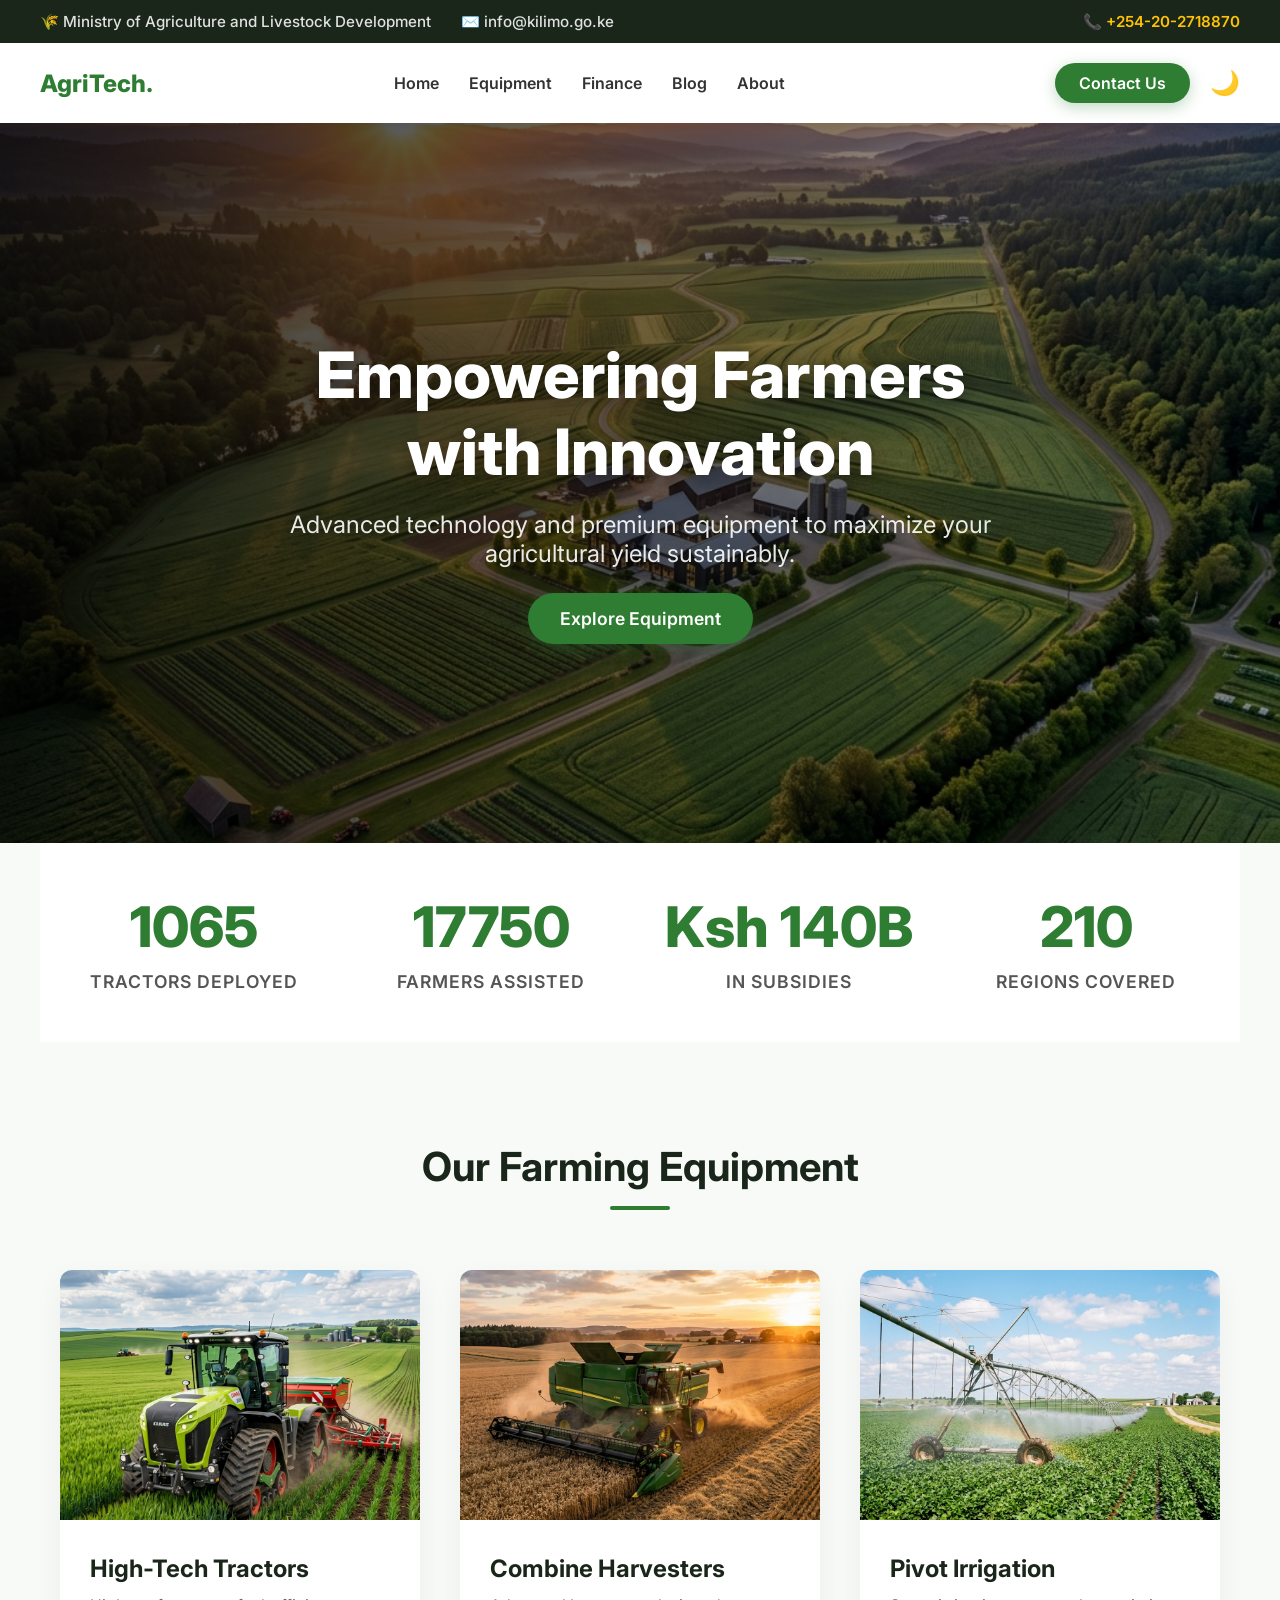
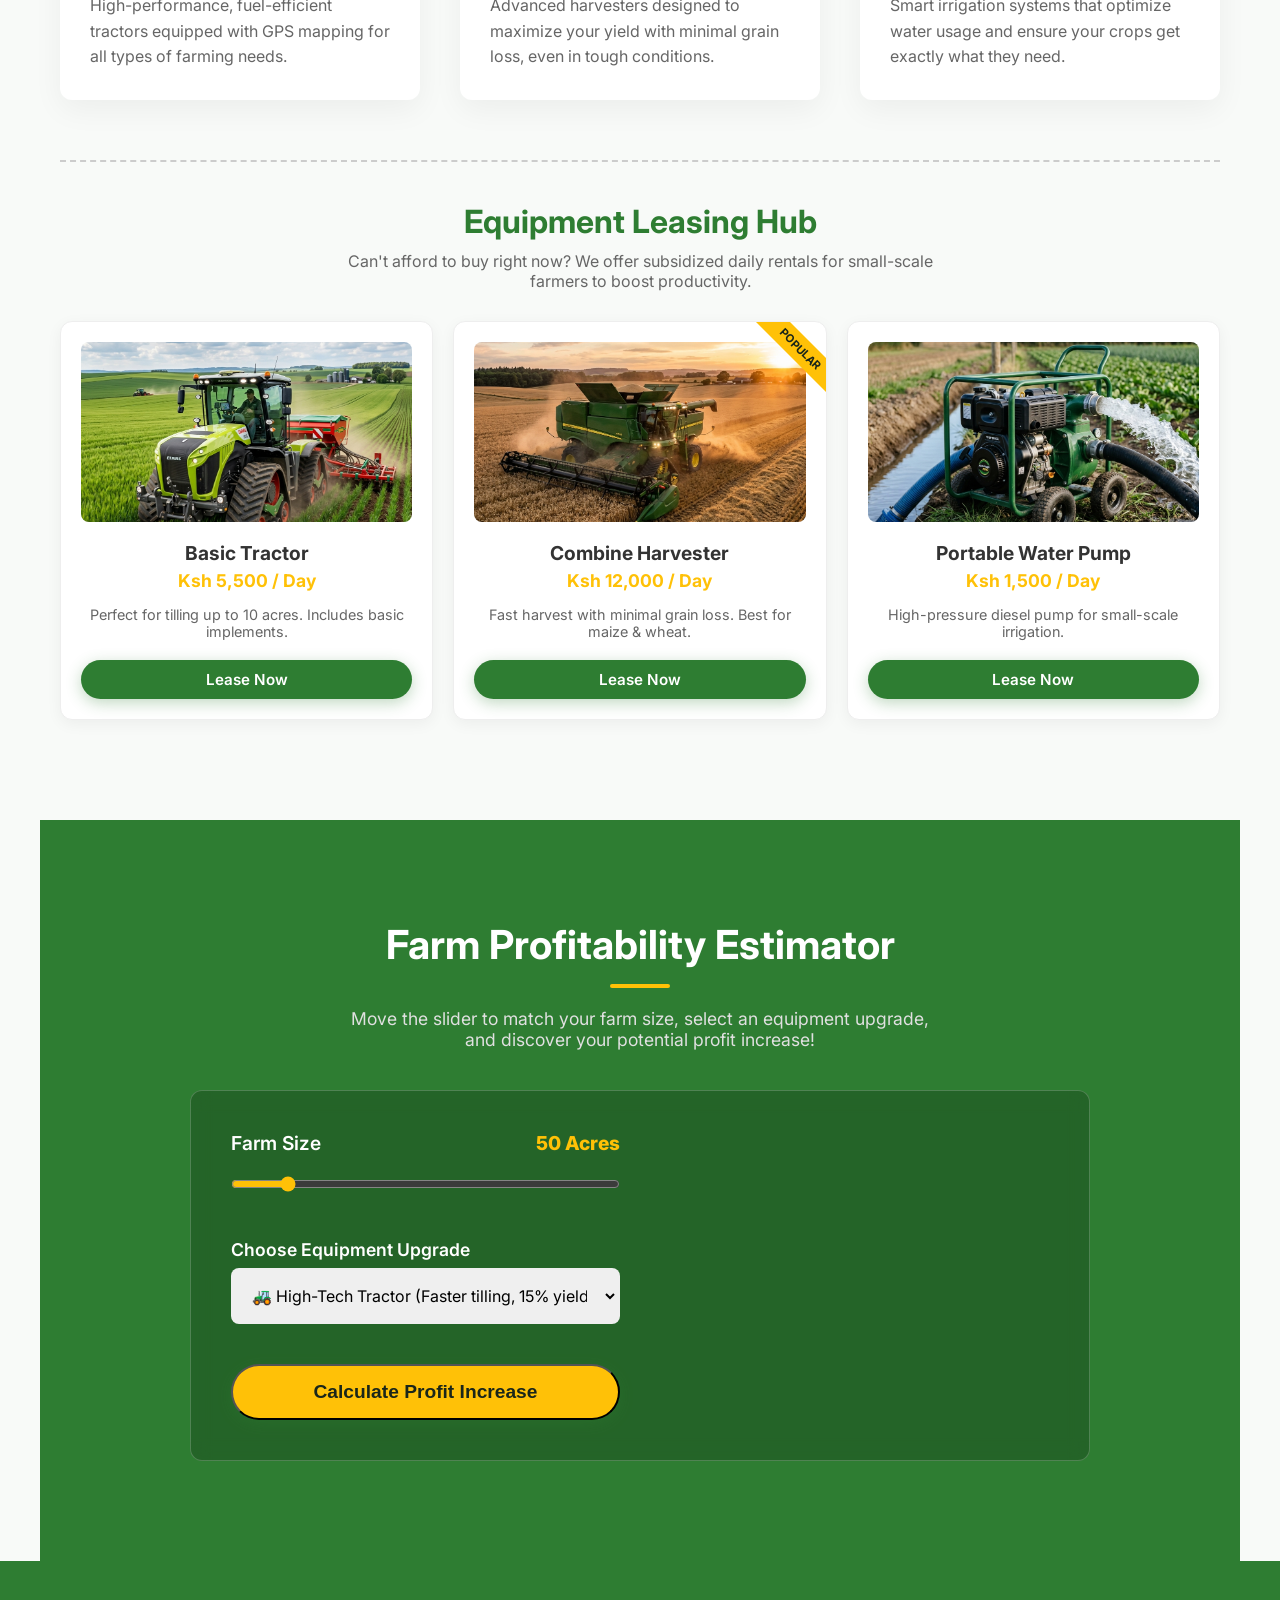
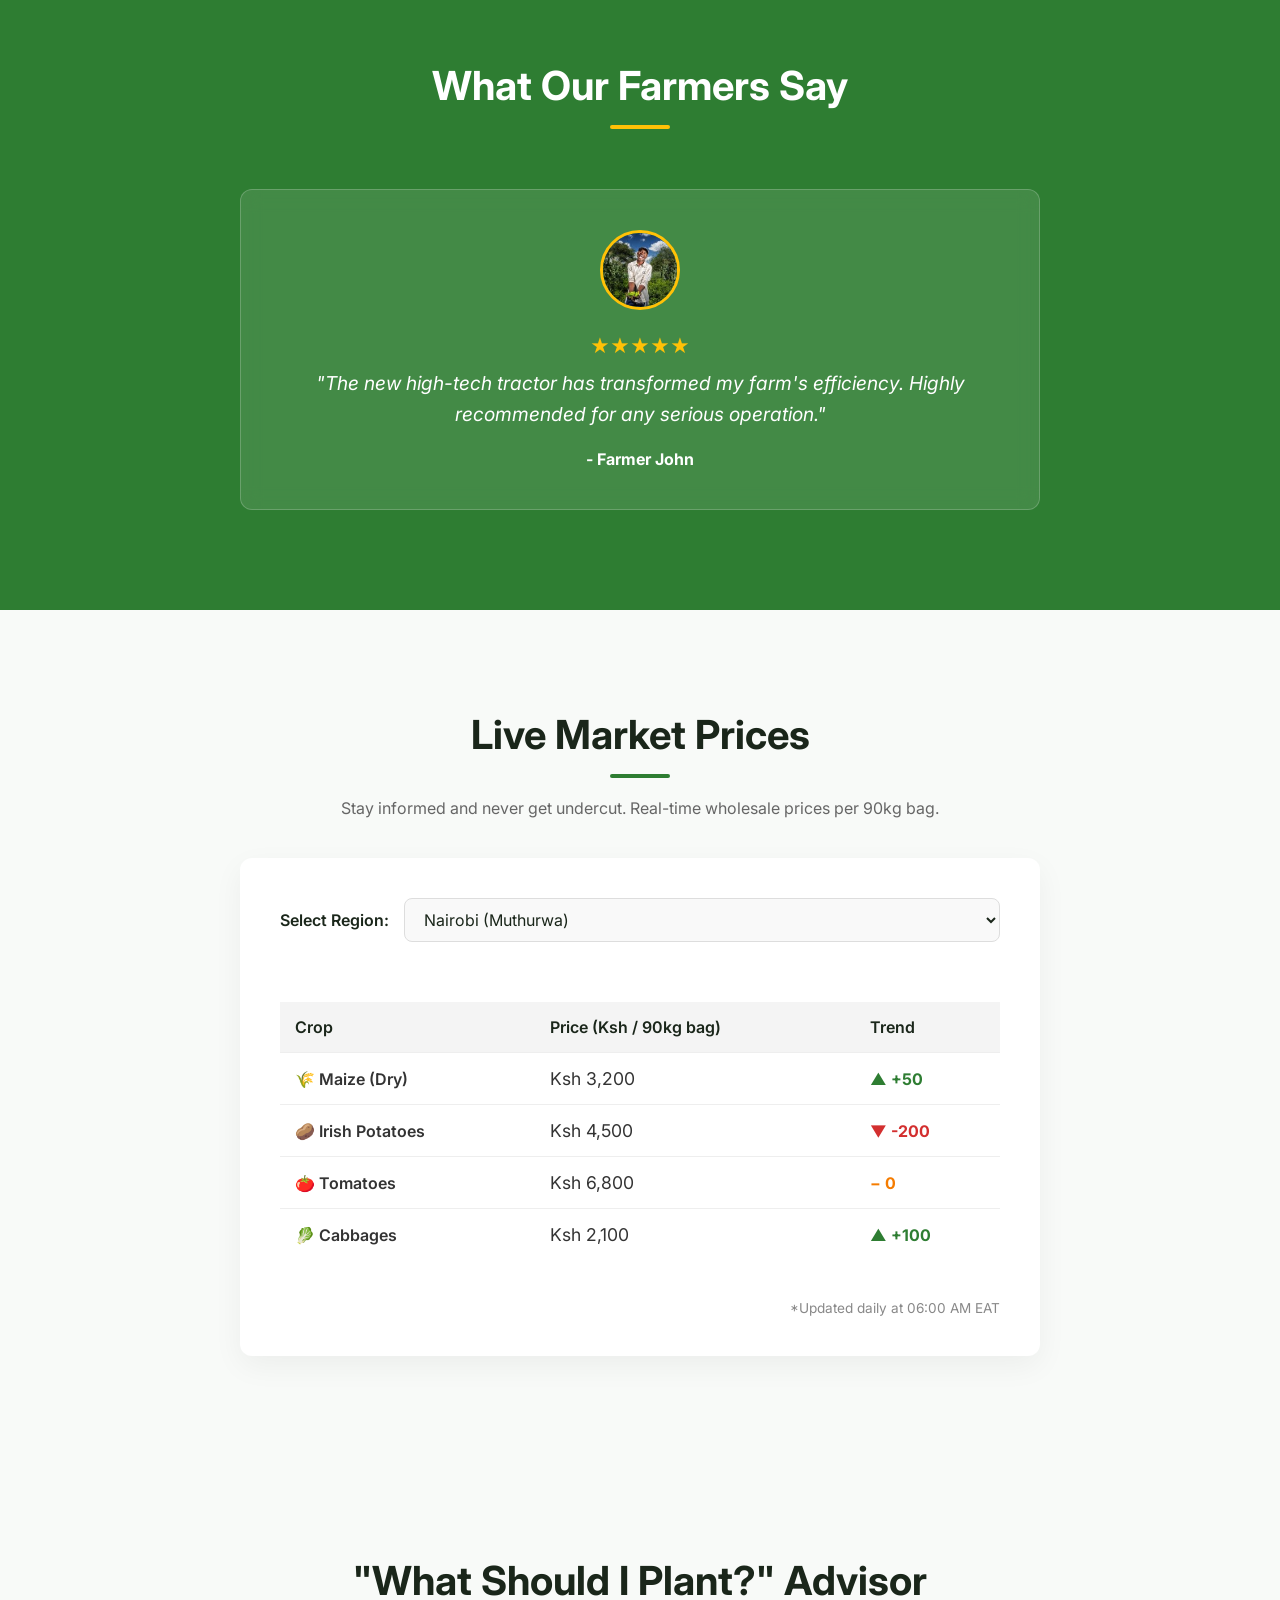
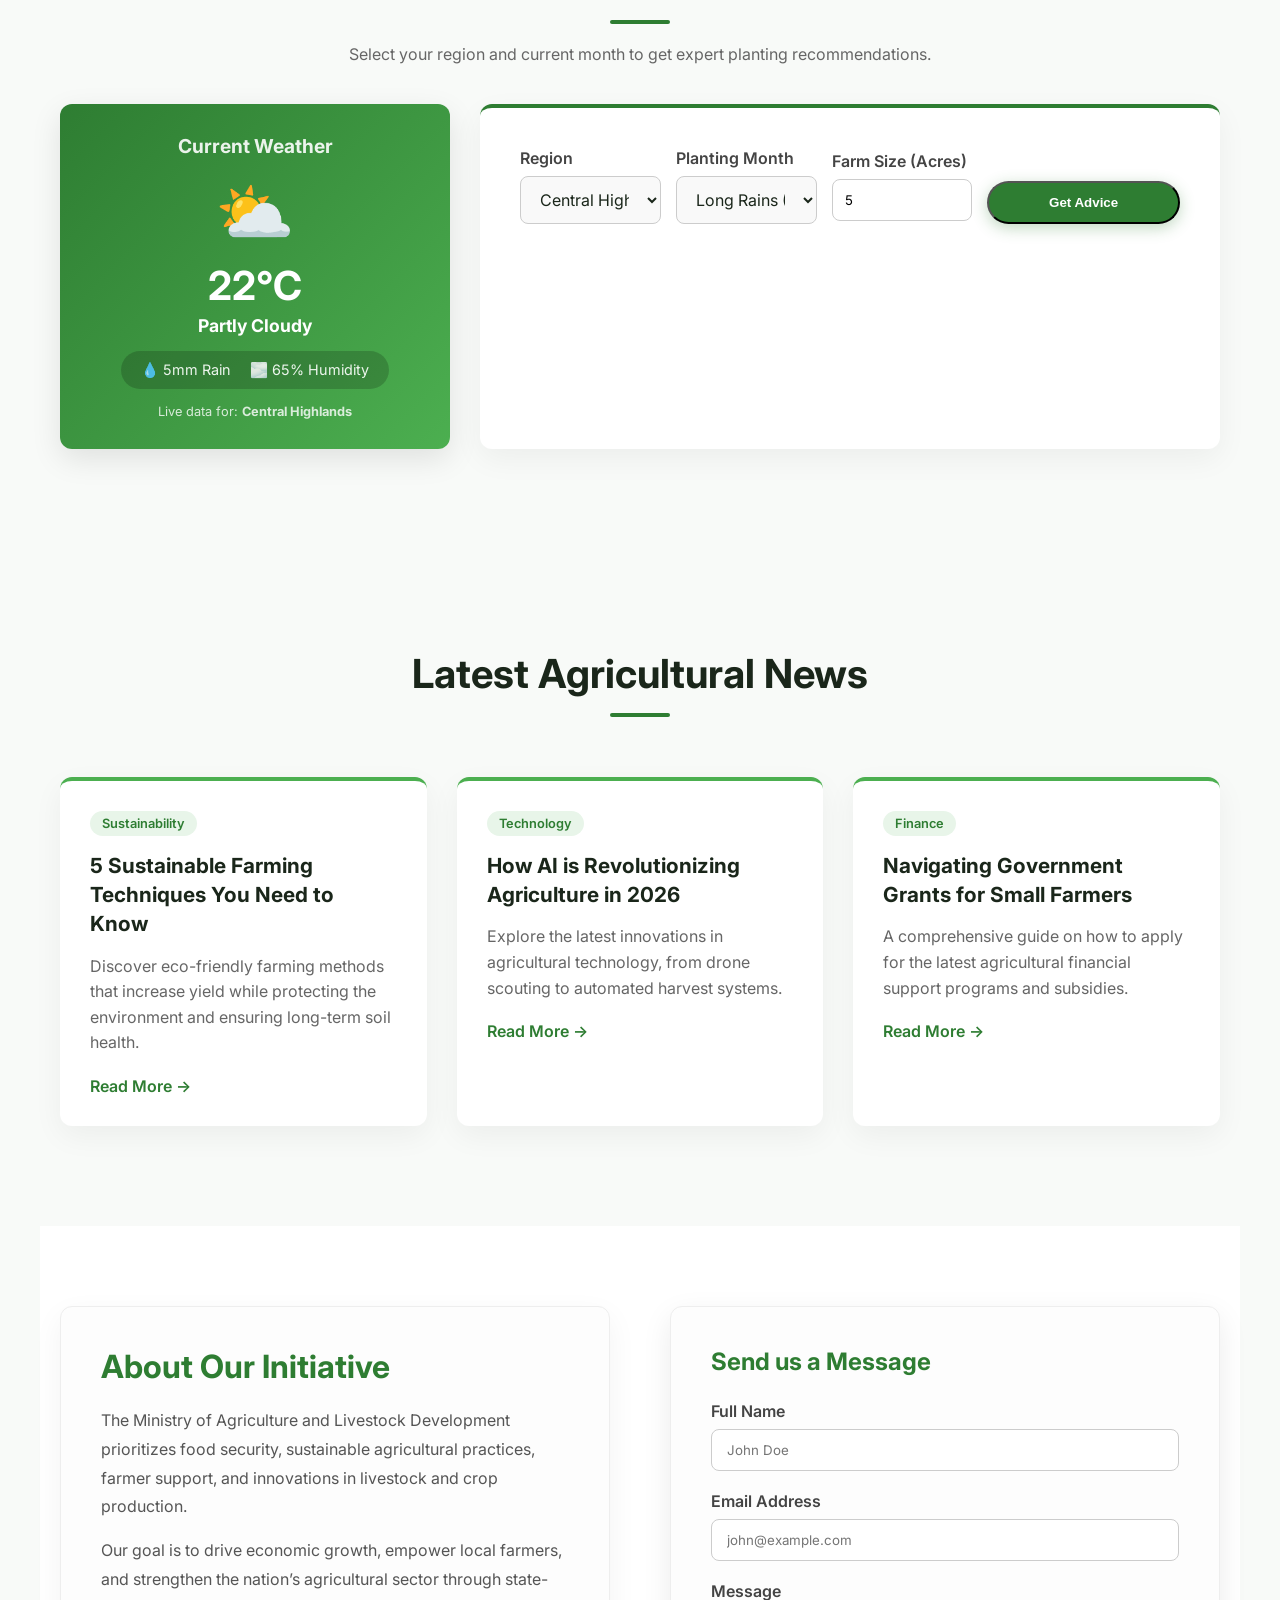
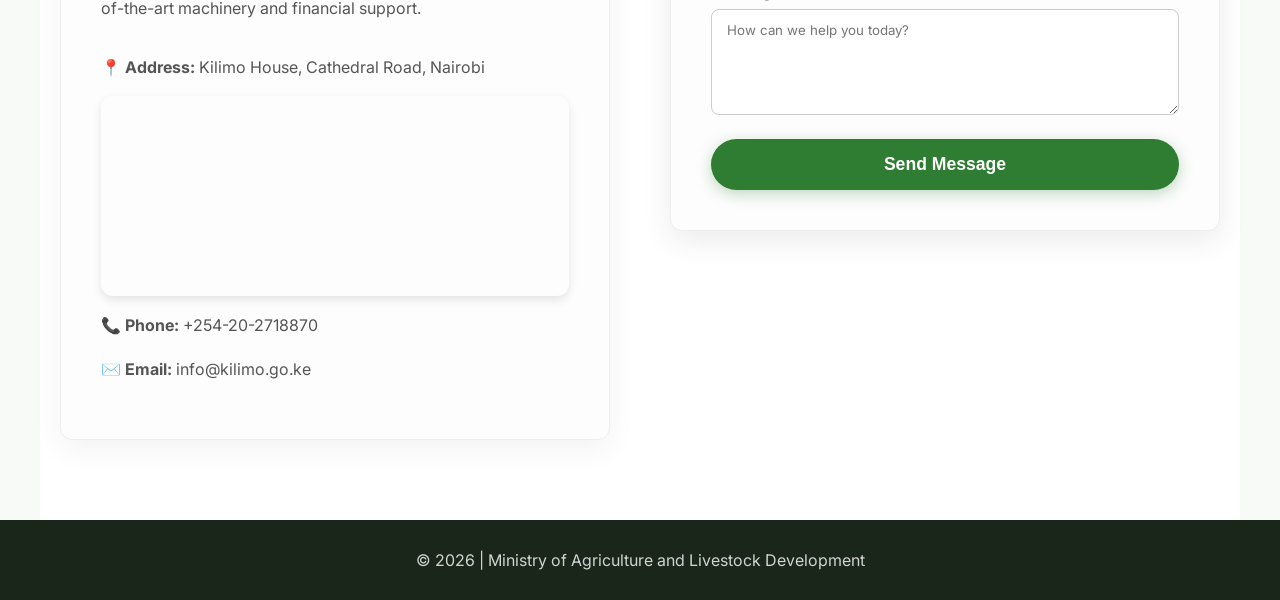
==== index.html @ 880172bd "feat: add weather widget, advisor yield calculation, and success modals" ====
<!DOCTYPE html>
<html lang="en">
<head>
    <meta charset="UTF-8">
    <meta name="viewport" content="width=device-width, initial-scale=1.0">
    <title>AgriTech - Modern Agriculture Solutions</title>
    <link rel="stylesheet" href="style.css">
    <meta name="description" content="Empowering Farmers with Innovation & Technology through sustainable practices and modern equipment.">
</head>
<body>

<header class="top-bar">
    <div class="top-bar-left">
        <span>🌾 Ministry of Agriculture and Livestock Development</span>
        <span class="hide-mobile">✉️ info@kilimo.go.ke</span>
    </div>
    <div class="top-bar-right" style="display: flex; align-items: center; gap: 15px;">
        <div id="google_translate_element"></div>
        <span>📞 +254-20-2718870</span>
    </div>
</header>

<nav>
    <a href="index.html" class="logo">AgriTech.</a>
    <div class="nav-links">
        <a href="#home">Home</a>
        <a href="#equipment">Equipment</a>
        <a href="finance.html">Finance</a>
        <a href="#blog">Blog</a>
        <a href="#about">About</a>
        <a href="#contact" class="cta-button mobile-cta">Contact Us</a>
    </div>
    <div style="display: flex; align-items: center;">
        <a href="#contact" class="cta-button desktop-cta" style="margin-left: 30px;">Contact Us</a>
        <button id="theme-toggle" style="background:none; border:none; font-size:1.5rem; cursor:pointer; margin-left:20px;" aria-label="Toggle Dark Mode">🌙</button>
    </div>
    <div class="hamburger">
        <span></span>
        <span></span>
        <span></span>
    </div>
</nav>

<section id="home" class="hero" id="slideshow" style="background-image: url('images/hero_bg_1777647714564.png');">
    <div class="hero-content">
        <h1>Empowering Farmers with Innovation</h1>
        <p>Advanced technology and premium equipment to maximize your agricultural yield sustainably.</p>
        <a href="#equipment" class="cta-button" style="font-size: 1.1rem; padding: 15px 32px;">Explore Equipment</a>
    </div>
</section>

<!-- Animated Statistics Section -->
<section class="stats-section section" style="padding-top: 50px; padding-bottom: 50px; background-color: white;">
    <div class="stats-grid">
        <div class="stat-item fade-in">
            <h2 class="counter" data-target="1500">0</h2>
            <p>Tractors Deployed</p>
        </div>
        <div class="stat-item fade-in">
            <h2 class="counter" data-target="25000">0</h2>
            <p>Farmers Assisted</p>
        </div>
        <div class="stat-item fade-in">
            <h2>Ksh <span class="counter" data-target="200">0</span>B</h2>
            <p>in Subsidies</p>
        </div>
        <div class="stat-item fade-in">
            <h2 class="counter" data-target="300">0</h2>
            <p>Regions Covered</p>
        </div>
    </div>
</section>

<section id="equipment" class="section">
    <h2 class="section-title">Our Farming Equipment</h2>
    <div class="equipment-grid">
        <div class="equipment-card fade-in">
            <img src="images/tractor_1777648265150.png" alt="Modern Tractor">
            <div class="equipment-info">
                <h3>High-Tech Tractors</h3>
                <p>High-performance, fuel-efficient tractors equipped with GPS mapping for all types of farming needs.</p>
            </div>
        </div>
        <div class="equipment-card fade-in">
            <img src="images/harvester_1777648510955.png" alt="Combine Harvester">
            <div class="equipment-info">
                <h3>Combine Harvesters</h3>
                <p>Advanced harvesters designed to maximize your yield with minimal grain loss, even in tough conditions.</p>
            </div>
        </div>
        <div class="equipment-card fade-in">
            <img src="images/irrigation_system_1777648573279.png" alt="Irrigation System">
            <div class="equipment-info">
                <h3>Pivot Irrigation</h3>
                <p>Smart irrigation systems that optimize water usage and ensure your crops get exactly what they need.</p>
            </div>
        </div>
    </div>
    
    <div class="leasing-hub fade-in" style="margin-top: 60px; padding-top: 40px; border-top: 2px dashed #ccc;">
        <div style="text-align: center; margin-bottom: 30px;">
            <h3 style="font-size: 2rem; color: var(--primary-color);">Equipment Leasing Hub</h3>
            <p style="color: #666; max-width: 600px; margin: 10px auto;">Can't afford to buy right now? We offer subsidized daily rentals for small-scale farmers to boost productivity.</p>
        </div>
        
        <div style="display: grid; grid-template-columns: repeat(auto-fit, minmax(250px, 1fr)); gap: 20px;">
            <div class="lease-card" style="background: white; border-radius: 12px; padding: 20px; text-align: center; border: 1px solid #eee; box-shadow: 0 4px 15px rgba(0,0,0,0.05);">
                <img src="images/tractor_1777648265150.png" alt="Basic Tractor" style="width: 100%; height: 180px; object-fit: cover; border-radius: 8px; margin-bottom: 15px;">
                <h4 style="font-size: 1.2rem; margin-bottom: 5px;">Basic Tractor</h4>
                <p style="color: var(--accent-color); font-weight: bold; font-size: 1.1rem; margin-bottom: 15px;">Ksh 5,500 / Day</p>
                <p style="font-size: 0.9rem; color: #666; margin-bottom: 20px;">Perfect for tilling up to 10 acres. Includes basic implements.</p>
                <a href="#lease" class="cta-button lease-now-btn" data-equipment="tractor" style="display: block; padding: 10px; font-size: 0.95rem;">Lease Now</a>
            </div>
            
            <div class="lease-card" style="background: white; border-radius: 12px; padding: 20px; text-align: center; border: 1px solid #eee; box-shadow: 0 4px 15px rgba(0,0,0,0.05); position: relative; overflow: hidden;">
                <div style="position: absolute; top: 15px; right: -30px; background: var(--accent-color); color: var(--dark-color); font-size: 0.7rem; font-weight: bold; padding: 5px 30px; transform: rotate(45deg);">POPULAR</div>
                <img src="images/harvester_1777648510955.png" alt="Combine Harvester" style="width: 100%; height: 180px; object-fit: cover; border-radius: 8px; margin-bottom: 15px;">
                <h4 style="font-size: 1.2rem; margin-bottom: 5px;">Combine Harvester</h4>
                <p style="color: var(--accent-color); font-weight: bold; font-size: 1.1rem; margin-bottom: 15px;">Ksh 12,000 / Day</p>
                <p style="font-size: 0.9rem; color: #666; margin-bottom: 20px;">Fast harvest with minimal grain loss. Best for maize & wheat.</p>
                <a href="#lease" class="cta-button lease-now-btn" data-equipment="harvester" style="display: block; padding: 10px; font-size: 0.95rem;">Lease Now</a>
            </div>
            
            <div class="lease-card" style="background: white; border-radius: 12px; padding: 20px; text-align: center; border: 1px solid #eee; box-shadow: 0 4px 15px rgba(0,0,0,0.05);">
                <img src="images/pump.png" alt="Portable Water Pump" style="width: 100%; height: 180px; object-fit: cover; border-radius: 8px; margin-bottom: 15px;">
                <h4 style="font-size: 1.2rem; margin-bottom: 5px;">Portable Water Pump</h4>
                <p style="color: var(--accent-color); font-weight: bold; font-size: 1.1rem; margin-bottom: 15px;">Ksh 1,500 / Day</p>
                <p style="font-size: 0.9rem; color: #666; margin-bottom: 20px;">High-pressure diesel pump for small-scale irrigation.</p>
                <a href="#lease" class="cta-button lease-now-btn" data-equipment="pump" style="display: block; padding: 10px; font-size: 0.95rem;">Lease Now</a>
            </div>
        </div>
    </div>
</section>

<!-- Interactive ROI Calculator -->
<section id="calculator" class="section" style="background-color: var(--primary-color); color: white;">
    <h2 class="section-title" style="color: white;">Farm Profitability Estimator</h2>
    <p style="text-align: center; color: #e0e0e0; margin-top: -40px; margin-bottom: 40px; font-size: 1.1rem; max-width: 600px; margin-left: auto; margin-right: auto;">Move the slider to match your farm size, select an equipment upgrade, and discover your potential profit increase!</p>
    
    <div class="calculator-container fade-in" style="background: rgba(0, 0, 0, 0.2);">
        <div class="calc-input">
            <div class="form-group">
                <label style="color: white; font-size: 1.2rem; display: flex; justify-content: space-between;" for="acreage">
                    Farm Size
                    <span id="acreage-val" style="color: var(--accent-color); font-weight: 800;">50 Acres</span>
                </label>
                <input type="range" id="acreage" min="1" max="500" value="50" style="width: 100%; cursor: pointer; accent-color: var(--accent-color);">
            </div>
            
            <div class="form-group" style="margin-top: 30px;">
                <label style="color: white; font-size: 1.1rem;" for="equipment-type">Choose Equipment Upgrade</label>
                <select id="equipment-type" style="width: 100%; padding: 15px; border-radius: 8px; border: 2px solid transparent; font-family: 'Inter', sans-serif; font-size: 1rem; cursor: pointer; transition: 0.3s;">
                    <option value="tractor">🚜 High-Tech Tractor (Faster tilling, 15% yield boost)</option>
                    <option value="irrigation">💧 Pivot Irrigation (Year-round farming, 20% yield boost)</option>
                    <option value="harvester">🌾 Combine Harvester (Reduces grain loss by 10%)</option>
                </select>
            </div>
            <button id="calculate-btn" class="cta-button" style="width: 100%; margin-top: 20px; background-color: var(--accent-color); color: var(--dark-color); font-size: 1.2rem; padding: 15px;">Calculate Profit Increase</button>
        </div>
        
        <div class="calc-result" id="calc-result" style="display: none; background: white; color: var(--dark-color); padding: 30px; border-radius: 12px; text-align: center; box-shadow: 0 10px 30px rgba(0,0,0,0.2);">
            <h3 style="color: #555; font-size: 1rem; text-transform: uppercase; letter-spacing: 1px;">Your Estimated Extra Income</h3>
            <p class="result-highlight" id="result-text" style="font-size: 4rem; color: var(--primary-color); margin: 10px 0;">+Ksh 0</p>
            <div style="display: flex; justify-content: space-between; margin-top: 20px; padding-top: 20px; border-top: 1px solid #eee;">
                <div>
                    <p style="font-size: 0.8rem; color: #888;">Current Est. Profit</p>
                    <strong id="current-profit" style="font-size: 1.1rem;">Ksh 0</strong>
                </div>
                <div>
                    <p style="font-size: 0.8rem; color: #888;">New Est. Profit</p>
                    <strong id="new-profit" style="font-size: 1.1rem; color: var(--primary-color);">+Ksh 0</strong>
                </div>
            </div>
        </div>
    </div>
</section>

<section id="testimonials" class="testimonials-section">
    <h2 class="section-title">What Our Farmers Say</h2>
    <div class="testimonial-container">
        <div class="testimonial active">
            <img src="farmer1.jpg" alt="Farmer John" onerror="this.src='https://ui-avatars.com/api/?name=Farmer+John&background=random'">
            <div class="stars">★★★★★</div>
            <p class="quote">"The new high-tech tractor has transformed my farm's efficiency. Highly recommended for any serious operation."</p>
            <h4>- Farmer John</h4>
        </div>
        <div class="testimonial">
            <img src="farmer2.jpg" alt="Sarah K." onerror="this.src='https://ui-avatars.com/api/?name=Sarah+K&background=random'">
            <div class="stars">★★★★★</div>
            <p class="quote">"A complete game-changer for modern farming! The smart irrigation system saved us thousands in water costs."</p>
            <h4>- Sarah K.</h4>
        </div>
        <div class="testimonial">
            <img src="farmer3.jpg" alt="David P." onerror="this.src='https://ui-avatars.com/api/?name=David+P&background=random'">
            <div class="stars">★★★★☆</div>
            <p class="quote">"Reliable and efficient machinery. Combine harvesters from AgriTech make the harvest season completely stress-free."</p>
            <h4>- David P.</h4>
        </div>
    </div>
</section>

<section id="market-prices" class="section" style="background-color: var(--light-color);">
    <h2 class="section-title">Live Market Prices</h2>
    <p style="text-align: center; color: #666; margin-top: -40px; margin-bottom: 40px;">Stay informed and never get undercut. Real-time wholesale prices per 90kg bag.</p>
    
    <div class="market-dashboard fade-in">
        <div class="market-controls">
            <label for="market-region">Select Region:</label>
            <select id="market-region" class="market-select">
                <option value="nairobi">Nairobi (Muthurwa)</option>
                <option value="mombasa">Mombasa (Kongowea)</option>
                <option value="kisumu">Kisumu (Kibuye)</option>
                <option value="nakuru">Nakuru (Wakulima)</option>
            </select>
        </div>
        
        <div class="market-table-container">
            <table class="market-table">
                <thead>
                    <tr>
                        <th>Crop</th>
                        <th>Price (Ksh / 90kg bag)</th>
                        <th>Trend</th>
                    </tr>
                </thead>
                <tbody id="market-data">
                    <!-- Data will be injected here by JS -->
                </tbody>
            </table>
        </div>
        <p style="text-align: right; font-size: 0.85rem; color: #888; margin-top: 10px;">*Updated daily at 06:00 AM EAT</p>
    </div>
</section>

<section id="advisor" class="section">
    <h2 class="section-title">"What Should I Plant?" Advisor</h2>
    <p style="text-align: center; color: #666; margin-top: -40px; margin-bottom: 40px;">Select your region and current month to get expert planting recommendations.</p>
    
    <div class="advisor-layout" style="display: flex; gap: 30px; flex-wrap: wrap;">
        <!-- Weather Widget -->
        <div class="weather-widget fade-in" style="flex: 1; min-width: 250px; background: linear-gradient(135deg, var(--primary-color), var(--secondary-color)); border-radius: 12px; padding: 30px; color: white; box-shadow: 0 10px 30px rgba(0,0,0,0.1); display: flex; flex-direction: column; justify-content: center; align-items: center; text-align: center;">
            <h3 style="font-size: 1.2rem; margin-bottom: 15px; opacity: 0.9;">Current Weather</h3>
            <div id="weather-icon" style="font-size: 4rem; margin-bottom: 10px;">⛅</div>
            <h2 id="weather-temp" style="font-size: 2.5rem; margin-bottom: 5px;">22°C</h2>
            <p id="weather-desc" style="font-size: 1.1rem; font-weight: bold; margin-bottom: 15px;">Partly Cloudy</p>
            <div style="display: flex; gap: 20px; font-size: 0.9rem; opacity: 0.9; background: rgba(0,0,0,0.2); padding: 10px 20px; border-radius: 20px;">
                <span id="weather-rain">💧 5mm Rain</span>
                <span id="weather-humidity">🌫️ 65% Humidity</span>
            </div>
            <p style="margin-top: 15px; font-size: 0.8rem; opacity: 0.8;">Live data for: <span id="weather-location-label" style="font-weight: bold;">Central Highlands</span></p>
        </div>

        <div class="advisor-container fade-in" style="flex: 2; min-width: 300px;">
            <div class="advisor-controls" style="display: flex; flex-wrap: wrap; gap: 15px;">
                <div class="form-group" style="flex: 1; margin-bottom: 0;">
                    <label for="advisor-region">Region</label>
                    <select id="advisor-region" class="market-select">
                        <option value="highlands">Central Highlands</option>
                        <option value="rift">Rift Valley</option>
                        <option value="coast">Coastal Region</option>
                        <option value="lake">Lake Basin</option>
                    </select>
                </div>
                <div class="form-group" style="flex: 1; margin-bottom: 0;">
                    <label for="advisor-month">Planting Month</label>
                    <select id="advisor-month" class="market-select">
                        <option value="mar-may">Long Rains (Mar-May)</option>
                        <option value="oct-dec">Short Rains (Oct-Dec)</option>
                        <option value="dry">Dry Season</option>
                    </select>
                </div>
                <div class="form-group" style="flex: 1; margin-bottom: 0;">
                    <label for="advisor-acres">Farm Size (Acres)</label>
                    <input type="number" id="advisor-acres" min="1" value="5" style="width: 100%; padding: 12px; border-radius: 8px; border: 1px solid #ccc; font-family: 'Inter', sans-serif;">
                </div>
                <button id="advise-btn" class="cta-button" style="flex: 1; min-width: 150px; padding: 12px 24px; align-self: flex-end;">Get Advice</button>
            </div>

            <div id="advisor-results" class="advisor-results" style="display: none; margin-top: 30px;">
                <!-- JS will populate this -->
            </div>
        </div>
    </div>
</section>

<section id="blog" class="section">
    <h2 class="section-title">Latest Agricultural News</h2>
    <div class="blog-grid">
        <div class="blog-card fade-in">
            <div class="blog-content">
                <span class="blog-tag">Sustainability</span>
                <h3>5 Sustainable Farming Techniques You Need to Know</h3>
                <p>Discover eco-friendly farming methods that increase yield while protecting the environment and ensuring long-term soil health.</p>
                <a href="#" class="read-more">Read More &rarr;</a>
            </div>
        </div>
        <div class="blog-card fade-in">
            <div class="blog-content">
                <span class="blog-tag">Technology</span>
                <h3>How AI is Revolutionizing Agriculture in 2026</h3>
                <p>Explore the latest innovations in agricultural technology, from drone scouting to automated harvest systems.</p>
                <a href="#" class="read-more">Read More &rarr;</a>
            </div>
        </div>
        <div class="blog-card fade-in">
            <div class="blog-content">
                <span class="blog-tag">Finance</span>
                <h3>Navigating Government Grants for Small Farmers</h3>
                <p>A comprehensive guide on how to apply for the latest agricultural financial support programs and subsidies.</p>
                <a href="finance.html" class="read-more">Read More &rarr;</a>
            </div>
        </div>
    </div>
</section>

<section id="about" class="section" style="background: white; padding-top: 80px; padding-bottom: 80px;">
    <div class="two-column fade-in" id="contact">
        <div class="info-box">
            <h2>About Our Initiative</h2>
            <p>The Ministry of Agriculture and Livestock Development prioritizes food security, sustainable agricultural practices, farmer support, and innovations in livestock and crop production.</p>
            <p>Our goal is to drive economic growth, empower local farmers, and strengthen the nation’s agricultural sector through state-of-the-art machinery and financial support.</p>
            <div class="contact-info" style="margin-top: 30px;">
                <p><strong>📍 Address:</strong> Kilimo House, Cathedral Road, Nairobi</p>
                <div style="margin-top: 15px; border-radius: 12px; overflow: hidden; height: 200px; box-shadow: 0 4px 10px rgba(0,0,0,0.1);">
                    <iframe src="https://www.google.com/maps/embed?pb=!1m18!1m12!1m3!1d3988.816654876934!2d36.81222407573618!3d-1.2839218356230302!2m3!1f0!2f0!3f0!3m2!1i1024!2i768!4f13.1!3m3!1m2!1s0x182f10d02df00e19%3A0xc6651231f496ed86!2sKilimo%20House!5e0!3m2!1sen!2ske!4v1714488582521!5m2!1sen!2ske" width="100%" height="100%" style="border:0;" allowfullscreen="" loading="lazy" referrerpolicy="no-referrer-when-downgrade"></iframe>
                </div>
                <p style="margin-top: 15px;"><strong>📞 Phone:</strong> +254-20-2718870</p>
                <p style="margin-top: 15px;"><strong>✉️ Email:</strong> info@kilimo.go.ke</p>
            </div>
        </div>
        <div class="form-container">
            <h2>Send us a Message</h2>
            <form action="https://formsubmit.co/info@kilimo.go.ke" method="POST" class="contact-form">
                <input type="hidden" name="_captcha" value="false">
                <input type="hidden" name="_next" value="http://127.0.0.1:5500/index.html">
                
                <div class="form-group">
                    <label for="name">Full Name</label>
                    <input type="text" id="name" name="name" required placeholder="John Doe">
                </div>
                <div class="form-group">
                    <label for="email">Email Address</label>
                    <input type="email" id="email" name="email" required placeholder="john@example.com">
                </div>
                <div class="form-group">
                    <label for="message">Message</label>
                    <textarea id="message" name="message" rows="5" required placeholder="How can we help you today?"></textarea>
                </div>
                <button type="submit" class="cta-button submit-btn">Send Message</button>
            </form>
        </div>
    </div>
</section>

<footer>
    <p>&copy; 2026 | Ministry of Agriculture and Livestock Development</p>
</footer>

<!-- Leasing Modal -->
<div id="lease-modal" class="modal">
    <div class="modal-content fade-in">
        <span class="close-btn" id="close-modal">&times;</span>
        <h2 style="color: var(--primary-color); margin-bottom: 20px;">Equipment Leasing Form</h2>
        <p style="color: #666; margin-bottom: 20px;">Select your equipment and dates. Lease 2 or more items for a 10% discount!</p>
        
        <form id="lease-form" onsubmit="event.preventDefault(); alert('Lease request submitted successfully! We will contact you shortly.'); document.getElementById('close-modal').click();">
            <div class="form-group">
                <label>Select Equipment</label>
                <div class="equipment-checkboxes" style="display: flex; flex-direction: column; gap: 10px; margin-top: 10px;">
                    <label style="display: flex; align-items: center; gap: 10px; cursor: pointer;">
                        <input type="checkbox" class="lease-checkbox" value="tractor" data-price="5500" style="width: 20px; height: 20px; accent-color: var(--primary-color);"> Basic Tractor (Ksh 5,500/day)
                    </label>
                    <label style="display: flex; align-items: center; gap: 10px; cursor: pointer;">
                        <input type="checkbox" class="lease-checkbox" value="harvester" data-price="12000" style="width: 20px; height: 20px; accent-color: var(--primary-color);"> Combine Harvester (Ksh 12,000/day)
                    </label>
                    <label style="display: flex; align-items: center; gap: 10px; cursor: pointer;">
                        <input type="checkbox" class="lease-checkbox" value="pump" data-price="1500" style="width: 20px; height: 20px; accent-color: var(--primary-color);"> Portable Water Pump (Ksh 1,500/day)
                    </label>
                </div>
            </div>

            <div style="display: flex; gap: 20px; margin-top: 20px; flex-wrap: wrap;">
                <div class="form-group" style="flex: 1; min-width: 150px;">
                    <label for="lease-days">Number of Days</label>
                    <input type="number" id="lease-days" min="1" value="1" required style="width: 100%;">
                </div>
                <div class="form-group" style="flex: 1; min-width: 150px;">
                    <label for="lease-date">Start Date</label>
                    <input type="date" id="lease-date" required style="width: 100%;">
                </div>
            </div>

            <div style="background: rgba(76, 175, 80, 0.1); padding: 15px; border-radius: 8px; margin: 20px 0; border: 1px dashed var(--primary-color);">
                <div style="display: flex; justify-content: space-between; align-items: center;">
                    <span style="font-weight: bold; color: var(--dark-color);">Total Estimated Cost:</span>
                    <span id="lease-total" style="font-size: 1.5rem; font-weight: bold; color: var(--primary-color);">Ksh 0</span>
                </div>
                <p id="lease-discount-msg" style="color: var(--accent-color); font-size: 0.9rem; font-weight: bold; margin-top: 5px; display: none;">🎉 10% Multi-Lease Discount Applied!</p>
            </div>

            <div class="form-group">
                <label for="lease-name">Your Name</label>
                <input type="text" id="lease-name" required placeholder="John Doe">
            </div>
            <div class="form-group">
                <label for="lease-phone">Phone Number</label>
                <input type="tel" id="lease-phone" required placeholder="0712345678">
            </div>

            <button type="submit" class="cta-button" style="width: 100%; padding: 15px; font-size: 1.1rem; margin-top: 10px;">Submit Lease Request</button>
        </form>
    </div>
</div>

<!-- Success Modal -->
<div id="success-modal" class="modal">
    <div class="modal-content fade-in" style="text-align: center; max-width: 400px; padding: 40px;">
        <div class="success-animation">
            <svg class="checkmark" xmlns="http://www.w3.org/2000/svg" viewBox="0 0 52 52">
                <circle class="checkmark__circle" cx="26" cy="26" r="25" fill="none"/>
                <path class="checkmark__check" fill="none" d="M14.1 27.2l7.1 7.2 16.7-16.8"/>
            </svg>
        </div>
        <h2 style="color: var(--primary-color); margin-top: 20px; margin-bottom: 10px;">Success!</h2>
        <p id="success-message" style="color: #666; margin-bottom: 25px;">Your request has been submitted successfully.</p>
        <button class="cta-button" onclick="document.getElementById('success-modal').style.display='none'" style="width: 100%;">Close</button>
    </div>
</div>

<!-- Scroll to Top Button -->
<button id="scrollTopBtn" title="Go to top">↑</button>

<!-- Google Translate -->
<script type="text/javascript">
function googleTranslateElementInit() {
  new google.translate.TranslateElement({pageLanguage: 'en', includedLanguages: 'sw,en', layout: google.translate.TranslateElement.InlineLayout.SIMPLE}, 'google_translate_element');
}
</script>
<script type="text/javascript" src="https://translate.google.com/translate_a/element.js?cb=googleTranslateElementInit"></script>
<script src="main.js"></script>
</body>
</html>
---- style.css ----
/* style.css */
@import url('https://fonts.googleapis.com/css2?family=Inter:wght@300;400;600;800&display=swap');

:root {
    --primary-color: #2E7D32; /* Deep Forest Green */
    --secondary-color: #4CAF50; /* Lighter Green */
    --accent-color: #FFC107; /* Amber */
    --dark-color: #1a261a;
    --light-color: #F8FAF8;
    --text-color: #333333;
    --border-radius: 12px;
}

* {
    margin: 0;
    padding: 0;
    box-sizing: border-box;
}

body {
    font-family: 'Inter', sans-serif;
    background-color: var(--light-color);
    color: var(--text-color);
    scroll-behavior: smooth;
    overflow-x: hidden;
}

/* Header & Top Bar */
.top-bar {
    background-color: var(--dark-color);
    color: #e0e0e0;
    padding: 12px 40px;
    display: flex;
    justify-content: space-between;
    align-items: center;
    font-size: 0.95rem;
    font-weight: 500;
}
.top-bar-left {
    display: flex;
    gap: 30px;
}
.top-bar-right {
    font-weight: 600;
    color: var(--accent-color);
}
@media (max-width: 768px) {
    .top-bar {
        flex-direction: column;
        gap: 10px;
        text-align: center;
        padding: 12px 20px;
    }
    .hide-mobile { display: none; }
}

nav {
    display: flex;
    justify-content: space-between;
    align-items: center;
    background: rgba(255, 255, 255, 0.95);
    backdrop-filter: blur(10px);
    padding: 20px 40px;
    position: sticky;
    top: 0;
    z-index: 1000;
    box-shadow: 0 4px 6px rgba(0,0,0,0.05);
}

.logo {
    font-size: 1.5rem;
    font-weight: 800;
    color: var(--primary-color);
    text-decoration: none;
}

.nav-links {
    display: flex;
    gap: 30px;
    align-items: center;
    margin: 0 auto;
}

nav a {
    color: var(--text-color);
    text-decoration: none;
    font-weight: 600;
    transition: color 0.3s ease;
    font-size: 1rem;
}

nav a:hover {
    color: var(--primary-color);
}

.cta-button {
    background-color: var(--primary-color);
    color: white;
    padding: 10px 24px;
    border-radius: 30px;
    text-decoration: none;
    font-weight: 600;
    transition: all 0.3s ease;
    box-shadow: 0 4px 15px rgba(46, 125, 50, 0.3);
    text-align: center;
}

.cta-button:hover {
    background-color: var(--secondary-color);
    transform: translateY(-2px);
    color: white;
}

/* Hamburger & Mobile Menu adjustments */
.hamburger {
    display: none;
    flex-direction: column;
    justify-content: space-between;
    width: 30px;
    height: 21px;
    cursor: pointer;
    z-index: 1001;
}
.hamburger span {
    display: block;
    height: 3px;
    width: 100%;
    background-color: var(--dark-color);
    border-radius: 3px;
    transition: all 0.3s ease;
}
.mobile-cta { display: none; }

/* Hero Section */
.hero {
    position: relative;
    width: 100%;
    height: 80vh;
    display: flex;
    align-items: center;
    justify-content: center;
    background-size: cover;
    background-position: center;
    background-attachment: fixed;
    transition: background-image 1s ease-in-out;
}

.hero::after {
    content: '';
    position: absolute;
    top: 0; left: 0; right: 0; bottom: 0;
    background: linear-gradient(to right, rgba(0,0,0,0.8) 0%, rgba(0,0,0,0.3) 100%);
    z-index: 1;
}

.hero-content {
    position: relative;
    z-index: 2;
    text-align: center;
    color: white;
    max-width: 800px;
    padding: 0 20px;
}

.hero h1 {
    font-size: 4rem;
    font-weight: 800;
    margin-bottom: 20px;
    line-height: 1.2;
    text-shadow: 0 4px 20px rgba(0,0,0,0.5);
    animation: slideUp 1s ease-out;
}

.hero p {
    font-size: 1.5rem;
    margin-bottom: 40px;
    opacity: 0.9;
    animation: slideUp 1.2s ease-out;
}

@keyframes slideUp {
    from { transform: translateY(30px); opacity: 0; }
    to { transform: translateY(0); opacity: 1; }
}

/* Stats Section */
.stats-grid {
    display: grid;
    grid-template-columns: repeat(auto-fit, minmax(200px, 1fr));
    gap: 30px;
    text-align: center;
}
.stat-item h2 {
    font-size: 3.5rem;
    color: var(--primary-color);
    margin-bottom: 10px;
    font-weight: 800;
}
.stat-item p {
    font-size: 1.1rem;
    color: #555;
    font-weight: 600;
    text-transform: uppercase;
    letter-spacing: 1px;
}

/* Section Shared */
.section {
    padding: 100px 20px;
    max-width: 1200px;
    margin: 0 auto;
}

.section-title {
    text-align: center;
    font-size: 2.5rem;
    color: var(--dark-color);
    margin-bottom: 60px;
    position: relative;
}

.section-title::after {
    content: '';
    display: block;
    width: 60px;
    height: 4px;
    background-color: var(--primary-color);
    margin: 15px auto 0;
    border-radius: 2px;
}

/* Equipment Grid */
.equipment-grid {
    display: grid;
    grid-template-columns: repeat(auto-fit, minmax(300px, 1fr));
    gap: 40px;
}

.equipment-card {
    background: white;
    border-radius: var(--border-radius);
    overflow: hidden;
    box-shadow: 0 10px 30px rgba(0,0,0,0.05);
    transition: transform 0.3s ease, box-shadow 0.3s ease;
}

.equipment-card:hover {
    transform: translateY(-10px);
    box-shadow: 0 15px 40px rgba(0,0,0,0.1);
}

.equipment-card img {
    width: 100%;
    height: 250px;
    object-fit: cover;
    transition: transform 0.5s ease;
}

.equipment-card:hover img {
    transform: scale(1.05);
}

.equipment-info {
    padding: 30px;
}

.equipment-info h3 {
    font-size: 1.5rem;
    color: var(--dark-color);
    margin-bottom: 10px;
}

.equipment-info p {
    color: #666;
    line-height: 1.6;
}

/* Calculator Section */
#calculator .section-title::after {
    background-color: var(--accent-color);
}
.calculator-container {
    background: rgba(255, 255, 255, 0.1);
    backdrop-filter: blur(10px);
    border: 1px solid rgba(255,255,255,0.2);
    border-radius: var(--border-radius);
    padding: 40px;
    display: grid;
    grid-template-columns: 1fr 1fr;
    gap: 40px;
    align-items: center;
    max-width: 900px;
    margin: 0 auto;
}
.result-highlight {
    font-size: 3.5rem;
    font-weight: 800;
    color: var(--accent-color);
    margin-top: 15px;
}

/* Testimonials */
.testimonials-section {
    background-color: var(--primary-color);
    color: white;
    padding: 100px 20px;
}

.testimonials-section .section-title {
    color: white;
}

.testimonials-section .section-title::after {
    background-color: var(--accent-color);
}

.testimonial-container {
    max-width: 800px;
    margin: 0 auto;
    position: relative;
    min-height: 250px;
}

.testimonial {
    position: absolute;
    top: 0; left: 0; width: 100%;
    opacity: 0;
    transition: opacity 0.5s ease;
    text-align: center;
    background: rgba(255, 255, 255, 0.1);
    backdrop-filter: blur(10px);
    padding: 40px;
    border-radius: var(--border-radius);
    border: 1px solid rgba(255,255,255,0.2);
}

.testimonial.active {
    opacity: 1;
    position: relative;
}

.testimonial img {
    width: 80px;
    height: 80px;
    border-radius: 50%;
    margin-bottom: 20px;
    border: 3px solid var(--accent-color);
    object-fit: cover;
}

.testimonial p.quote {
    font-size: 1.2rem;
    font-style: italic;
    margin-bottom: 20px;
    line-height: 1.6;
}

.stars {
    color: var(--accent-color);
    font-size: 1.2rem;
    margin-bottom: 10px;
}

/* Market Dashboard */
.market-dashboard {
    background: white;
    padding: 40px;
    border-radius: var(--border-radius);
    box-shadow: 0 10px 30px rgba(0,0,0,0.05);
    max-width: 800px;
    margin: 0 auto;
}

.market-controls {
    display: flex;
    align-items: center;
    gap: 15px;
    margin-bottom: 30px;
}

.market-controls label {
    font-weight: 600;
    color: var(--dark-color);
}

.market-select {
    padding: 10px 15px;
    border: 1px solid #ddd;
    border-radius: 8px;
    font-family: 'Inter', sans-serif;
    font-size: 1rem;
    color: var(--dark-color);
    background-color: #f9f9f9;
    flex-grow: 1;
    cursor: pointer;
    transition: border-color 0.3s;
}

.market-select:focus {
    outline: none;
    border-color: var(--primary-color);
}

.market-table-container {
    overflow-x: auto;
}

.market-table {
    width: 100%;
    border-collapse: collapse;
}

.market-table th, .market-table td {
    padding: 15px;
    text-align: left;
    border-bottom: 1px solid #eee;
}

.market-table th {
    background-color: #f4f4f4;
    color: var(--dark-color);
    font-weight: 600;
}

.market-table tr:last-child td {
    border-bottom: none;
}

.trend-up {
    color: #2E7D32;
    font-weight: bold;
}

.trend-down {
    color: #d32f2f;
    font-weight: bold;
}

.trend-stable {
    color: #f57c00;
    font-weight: bold;
}

@media (max-width: 600px) {
    .market-controls {
        flex-direction: column;
        align-items: flex-start;
    }
    .market-select { width: 100%; }
}

/* Advisor Tool */
.advisor-container {
    background: white;
    padding: 40px;
    border-radius: var(--border-radius);
    box-shadow: 0 10px 30px rgba(0,0,0,0.05);
    max-width: 900px;
    margin: 0 auto;
    border-top: 4px solid var(--primary-color);
}
.advisor-controls {
    display: grid;
    grid-template-columns: 1fr 1fr auto;
    gap: 20px;
    align-items: center;
    margin-bottom: 30px;
}
.advisor-results {
    border-top: 1px solid #eee;
    padding-top: 30px;
}
.crop-recommendation {
    display: flex;
    align-items: center;
    gap: 20px;
    background: #fdfdfd;
    padding: 20px;
    border-radius: 8px;
    border-left: 5px solid var(--accent-color);
    margin-bottom: 15px;
    box-shadow: 0 4px 10px rgba(0,0,0,0.02);
}
.crop-icon {
    font-size: 2.5rem;
}
.crop-details h3 {
    margin-bottom: 5px;
    color: var(--dark-color);
}
.crop-details p {
    color: #666;
    font-size: 0.95rem;
    line-height: 1.5;
}
.crop-tags {
    display: flex;
    gap: 10px;
    margin-top: 10px;
}
.crop-tag {
    background: #e8f5e9;
    color: var(--primary-color);
    padding: 4px 10px;
    border-radius: 12px;
    font-size: 0.8rem;
    font-weight: 600;
}
@media (max-width: 768px) {
    .advisor-controls {
        grid-template-columns: 1fr;
    }
    .advisor-controls button {
        width: 100%;
    }
}

/* Blog Grid */
.blog-grid {
    display: grid;
    grid-template-columns: repeat(auto-fit, minmax(300px, 1fr));
    gap: 30px;
}

.blog-card {
    background: white;
    border-radius: var(--border-radius);
    padding: 30px;
    box-shadow: 0 10px 30px rgba(0,0,0,0.05);
    transition: transform 0.3s ease;
    border-top: 4px solid var(--secondary-color);
}

.blog-card:hover {
    transform: translateY(-5px);
}

.blog-tag {
    background: #e8f5e9;
    color: var(--primary-color);
    padding: 5px 12px;
    border-radius: 20px;
    font-size: 0.8rem;
    font-weight: 600;
    display: inline-block;
    margin-bottom: 15px;
}

.blog-card h3 {
    margin-bottom: 15px;
    color: var(--dark-color);
    line-height: 1.4;
    font-size: 1.3rem;
}

.blog-card p {
    color: #666;
    margin-bottom: 20px;
    line-height: 1.6;
}

.read-more {
    color: var(--primary-color);
    text-decoration: none;
    font-weight: 600;
    display: inline-flex;
    align-items: center;
    transition: color 0.3s;
}

.read-more:hover {
    color: var(--accent-color);
}


/* Two Column Layout (About & Contact) */
.two-column {
    display: grid;
    grid-template-columns: 1fr 1fr;
    gap: 60px;
    align-items: start;
}

.info-box {
    background: #fdfdfd;
    padding: 40px;
    border-radius: var(--border-radius);
    box-shadow: 0 10px 30px rgba(0,0,0,0.05);
    border: 1px solid #eee;
}

.info-box h2 {
    color: var(--primary-color);
    margin-bottom: 20px;
    font-size: 2rem;
}

.info-box p {
    line-height: 1.8;
    color: #555;
    margin-bottom: 15px;
}

/* Contact Form */
.form-container {
    background: #fdfdfd;
    padding: 40px;
    border-radius: var(--border-radius);
    box-shadow: 0 10px 30px rgba(0,0,0,0.08);
    border: 1px solid #eee;
}

.form-container h2 {
    margin-bottom: 25px;
    color: var(--primary-color);
}

.form-group {
    margin-bottom: 20px;
}

.form-group label {
    display: block;
    margin-bottom: 8px;
    font-weight: 600;
    color: #444;
}

.form-group input, .form-group textarea, .form-group select {
    width: 100%;
    padding: 12px 15px;
    border: 1px solid #ccc;
    border-radius: 8px;
    font-family: 'Inter', sans-serif;
    transition: border-color 0.3s, box-shadow 0.3s;
}

.form-group input:focus, .form-group textarea:focus, .form-group select:focus {
    outline: none;
    border-color: var(--primary-color);
    box-shadow: 0 0 0 3px rgba(46, 125, 50, 0.1);
}

.submit-btn {
    width: 100%;
    border: none;
    cursor: pointer;
    font-size: 1.1rem;
    padding: 15px;
}

/* Scroll to Top Button */
#scrollTopBtn {
    display: none; 
    position: fixed; 
    bottom: 30px; 
    right: 30px; 
    z-index: 99; 
    border: none; 
    outline: none; 
    background-color: var(--accent-color); 
    color: var(--dark-color); 
    cursor: pointer; 
    padding: 15px; 
    border-radius: 50%; 
    font-size: 1.5rem;
    width: 50px;
    height: 50px;
    line-height: 20px;
    box-shadow: 0 4px 15px rgba(0,0,0,0.2);
    transition: background-color 0.3s, transform 0.3s;
}
#scrollTopBtn:hover {
    background-color: var(--primary-color); 
    color: white;
    transform: translateY(-5px);
}

/* Footer */
footer {
    background: var(--dark-color);
    color: white;
    text-align: center;
    padding: 30px 20px;
}

footer p {
    opacity: 0.8;
}

/* Finance Page Styles */
.finance-container {
    background: white;
    padding: 50px;
    border-radius: var(--border-radius);
    box-shadow: 0 15px 50px rgba(0,0,0,0.08);
    margin-top: 40px;
}

table {
    width: 100%;
    border-collapse: collapse;
    margin-top: 30px;
    margin-bottom: 30px;
    background: white;
}

th, td {
    padding: 15px 20px;
    text-align: left;
    border-bottom: 1px solid #eee;
}

th {
    background-color: var(--primary-color);
    color: white;
    font-weight: 600;
}

tr:hover {
    background-color: #f9f9f9;
}

/* Responsive adjustments */
@media (max-width: 900px) {
    .nav-links {
        position: fixed;
        top: 0;
        right: -100%;
        height: 100vh;
        width: 250px;
        background: white;
        flex-direction: column;
        justify-content: center;
        align-items: center;
        box-shadow: -5px 0 15px rgba(0,0,0,0.1);
        transition: right 0.3s ease;
    }
    .nav-links.active {
        right: 0;
    }
    .hamburger {
        display: flex;
    }
    /* Hamburger Animation */
    .hamburger.active span:nth-child(1) { transform: translateY(9px) rotate(45deg); }
    .hamburger.active span:nth-child(2) { opacity: 0; }
    .hamburger.active span:nth-child(3) { transform: translateY(-9px) rotate(-45deg); }
    
    .desktop-cta { display: none; }
    .mobile-cta { display: inline-block; margin-left: 0; margin-top: 20px; }
    
    .two-column { grid-template-columns: 1fr; }
    .calculator-container { grid-template-columns: 1fr; }
    .hero h1 { font-size: 2.5rem; }
}

/* Dark Mode Overrides */
[data-theme="dark"] {
    --primary-color: #4CAF50;
    --secondary-color: #2E7D32;
    --dark-color: #f0f0f0;
    --light-color: #121212;
    --text-color: #e0e0e0;
    --accent-color: #FFD54F;
}

[data-theme="dark"] body {
    background-color: var(--light-color);
}

[data-theme="dark"] p,
[data-theme="dark"] span:not(.blog-tag):not(.crop-tag),
[data-theme="dark"] label,
[data-theme="dark"] td,
[data-theme="dark"] th {
    color: #e0e0e0 !important;
}

[data-theme="dark"] .stats-section,
[data-theme="dark"] .equipment-card,
[data-theme="dark"] .market-dashboard,
[data-theme="dark"] .advisor-container,
[data-theme="dark"] .blog-card,
[data-theme="dark"] .info-box,
[data-theme="dark"] .form-container,
[data-theme="dark"] .finance-container,
[data-theme="dark"] table,
[data-theme="dark"] .market-table th,
[data-theme="dark"] #about,
[data-theme="dark"] .quiz-container {
    background-color: #1e1e1e !important;
    color: var(--text-color) !important;
    border-color: #333 !important;
}

[data-theme="dark"] .top-bar {
    background-color: #0d120d;
}

[data-theme="dark"] nav {
    background: rgba(30, 30, 30, 0.95);
}

[data-theme="dark"] .equipment-info h3,
[data-theme="dark"] .blog-card h3,
[data-theme="dark"] .info-box h2,
[data-theme="dark"] .form-container h2,
[data-theme="dark"] .market-controls label {
    color: var(--primary-color) !important;
}

[data-theme="dark"] .section-title {
    color: var(--dark-color);
}

[data-theme="dark"] .crop-recommendation {
    background-color: #2a2a2a !important;
}

[data-theme="dark"] #calc-result,
[data-theme="dark"] #quiz-result {
    background-color: #2a2a2a !important;
}

[data-theme="dark"] input, 
[data-theme="dark"] textarea, 
[data-theme="dark"] select,
[data-theme="dark"] .market-select {
    background-color: #2a2a2a !important;
    color: #e0e0e0 !important;
    border-color: #444 !important;
}

[data-theme="dark"] tr:hover {
    background-color: #2a2a2a !important;
}

[data-theme="dark"] .market-table th, 
[data-theme="dark"] .market-table td {
    border-bottom: 1px solid #333 !important;
}

[data-theme="dark"] .result-highlight {
    color: var(--accent-color) !important;
}

/* Google Translate Professional Styling */
.goog-te-combo {
    padding: 6px 12px;
    border-radius: 20px;
    border: 1px solid rgba(255, 255, 255, 0.3);
    background-color: rgba(0, 0, 0, 0.3);
    color: white;
    font-family: 'Inter', sans-serif;
    font-size: 0.85rem;
    cursor: pointer;
    outline: none;
    transition: 0.3s;
}
.goog-te-combo:hover {
    background-color: rgba(0, 0, 0, 0.5);
    border-color: var(--accent-color);
}
.goog-te-combo option {
    background-color: var(--dark-color);
    color: white;
}
/* Hide Google Translate branding */
.goog-logo-link {
    display: none !important;
}
.goog-te-gadget {
    color: transparent !important;
    font-size: 0 !important;
}
.goog-te-banner-frame.skiptranslate {
    display: none !important;
}
body {
    top: 0px !important; 
}

/* Fix footer in dark mode */
[data-theme="dark"] footer {
    background-color: #0d120d !important;
}
[data-theme="dark"] footer p {
    color: #e0e0e0 !important;
}

/* Lease cards in dark mode */
[data-theme="dark"] .lease-card {
    background-color: #1e1e1e !important;
    border-color: #333 !important;
}
[data-theme="dark"] .lease-card h4 {
    color: var(--primary-color) !important;
}

/* Modal Styling */
.modal {
    display: none; 
    position: fixed; 
    z-index: 1000; 
    left: 0;
    top: 0;
    width: 100%; 
    height: 100%; 
    background-color: rgba(0,0,0,0.6); 
    backdrop-filter: blur(5px);
    overflow-y: auto;
}
.modal-content {
    background-color: var(--card-bg, white);
    margin: 5% auto; 
    padding: 30px;
    border-radius: 12px;
    width: 90%;
    max-width: 600px;
    position: relative;
    box-shadow: 0 15px 40px rgba(0,0,0,0.2);
}
.close-btn {
    color: #aaa;
    float: right;
    font-size: 28px;
    font-weight: bold;
    cursor: pointer;
    transition: 0.2s;
}
.close-btn:hover {
    color: var(--accent-color);
}
[data-theme="dark"] .modal-content {
    background-color: #1e1e1e !important;
    color: #e0e0e0 !important;
}
[data-theme="dark"] .modal-content h2,
[data-theme="dark"] .modal-content span:not(#lease-discount-msg) {
    color: var(--text-color) !important;
}
[data-theme="dark"] #lease-total {
    color: var(--primary-color) !important;
}
[data-theme="dark"] .weather-widget {
    background: linear-gradient(135deg, #1e3a1e, #0d1a0d) !important;
    box-shadow: 0 10px 30px rgba(0,0,0,0.3) !important;
}
[data-theme="dark"] input#advisor-acres {
    background-color: #2a2a2a !important;
    color: #e0e0e0 !important;
    border-color: #444 !important;
}

/* Success Checkmark Animation */
.checkmark {
    width: 80px;
    height: 80px;
    border-radius: 50%;
    display: block;
    stroke-width: 4;
    stroke: var(--primary-color);
    stroke-miterlimit: 10;
    margin: 0 auto;
    box-shadow: inset 0px 0px 0px var(--primary-color);
    animation: fill .4s ease-in-out .4s forwards, scale .3s ease-in-out .9s both;
}
.checkmark__circle {
    stroke-dasharray: 166;
    stroke-dashoffset: 166;
    stroke-width: 4;
    stroke-miterlimit: 10;
    stroke: var(--primary-color);
    fill: none;
    animation: stroke 0.6s cubic-bezier(0.65, 0, 0.45, 1) forwards;
}
.checkmark__check {
    transform-origin: 50% 50%;
    stroke-dasharray: 48;
    stroke-dashoffset: 48;
    animation: stroke 0.3s cubic-bezier(0.65, 0, 0.45, 1) 0.6s forwards;
}
@keyframes stroke {
    100% { stroke-dashoffset: 0; }
}
@keyframes scale {
    0%, 100% { transform: none; }
    50% { transform: scale3d(1.1, 1.1, 1); }
}
@keyframes fill {
    100% { box-shadow: inset 0px 0px 0px 30px rgba(76, 175, 80, 0.1); }
}
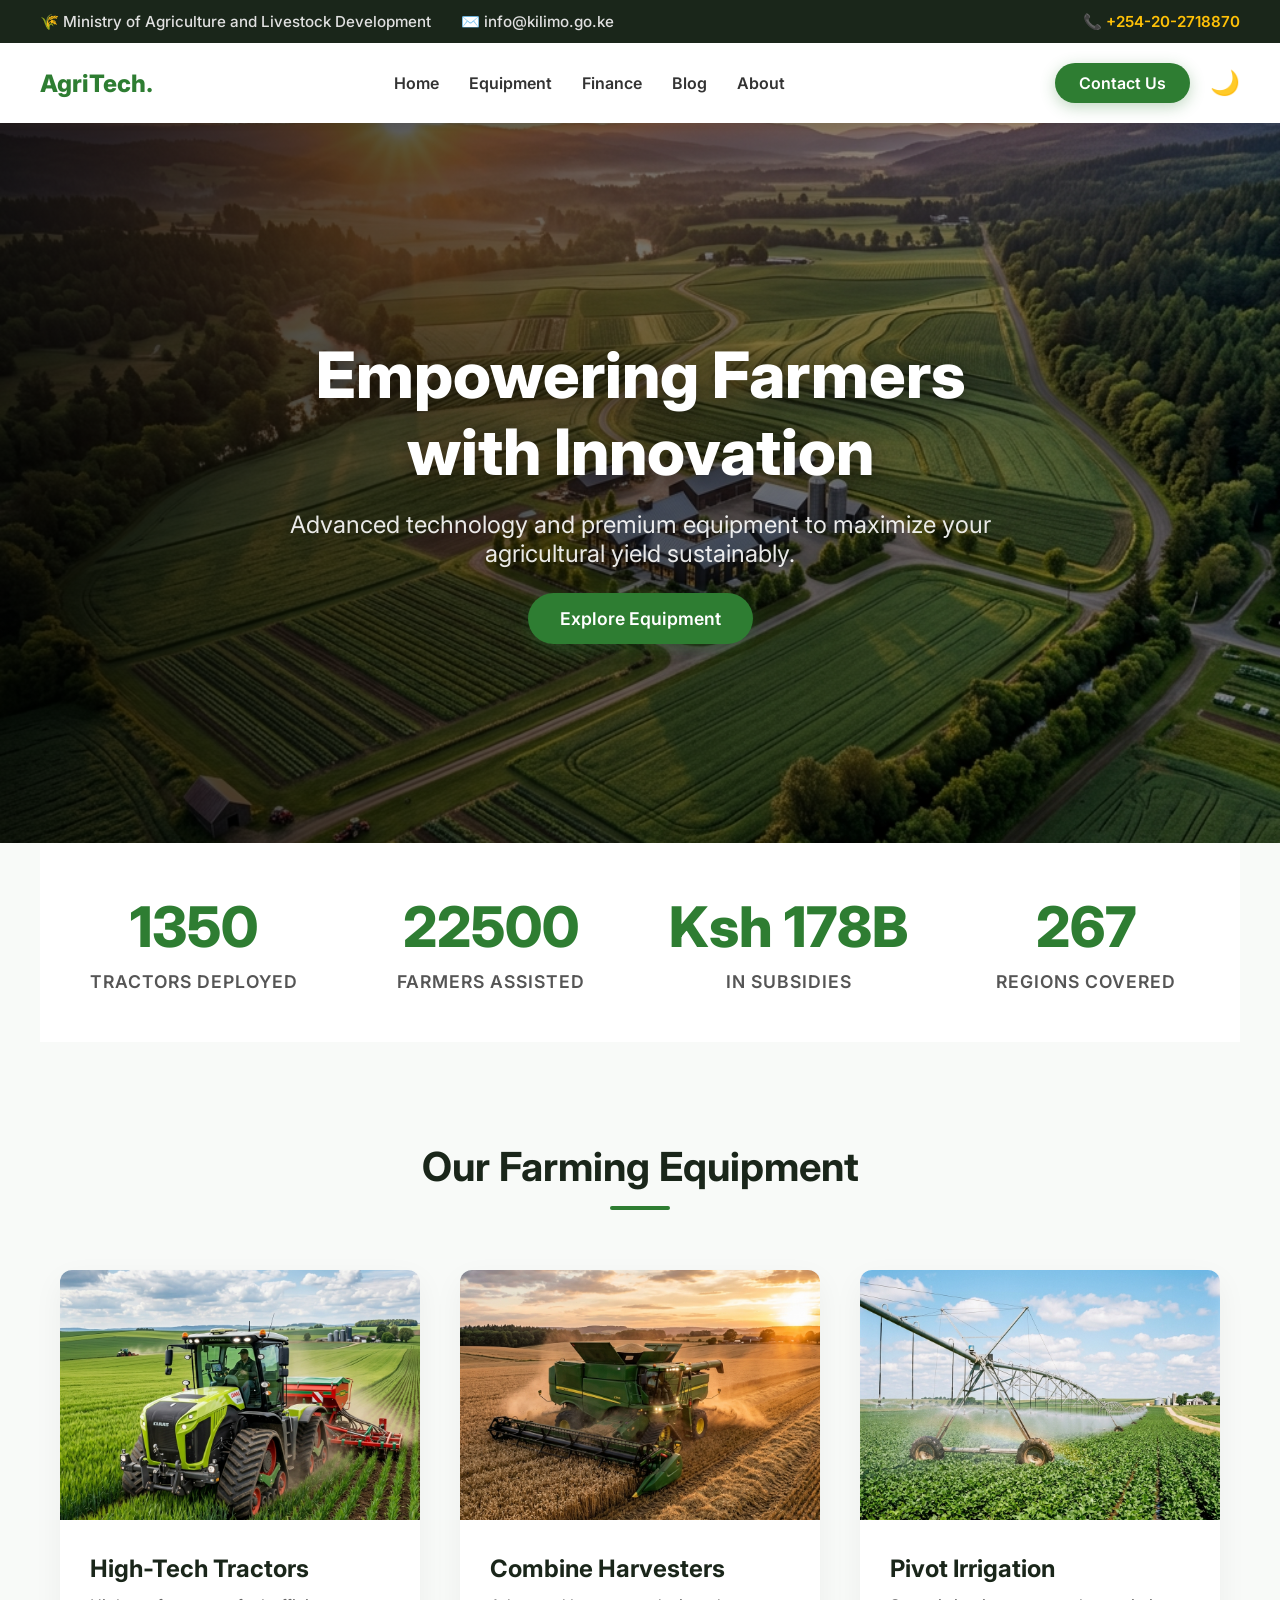
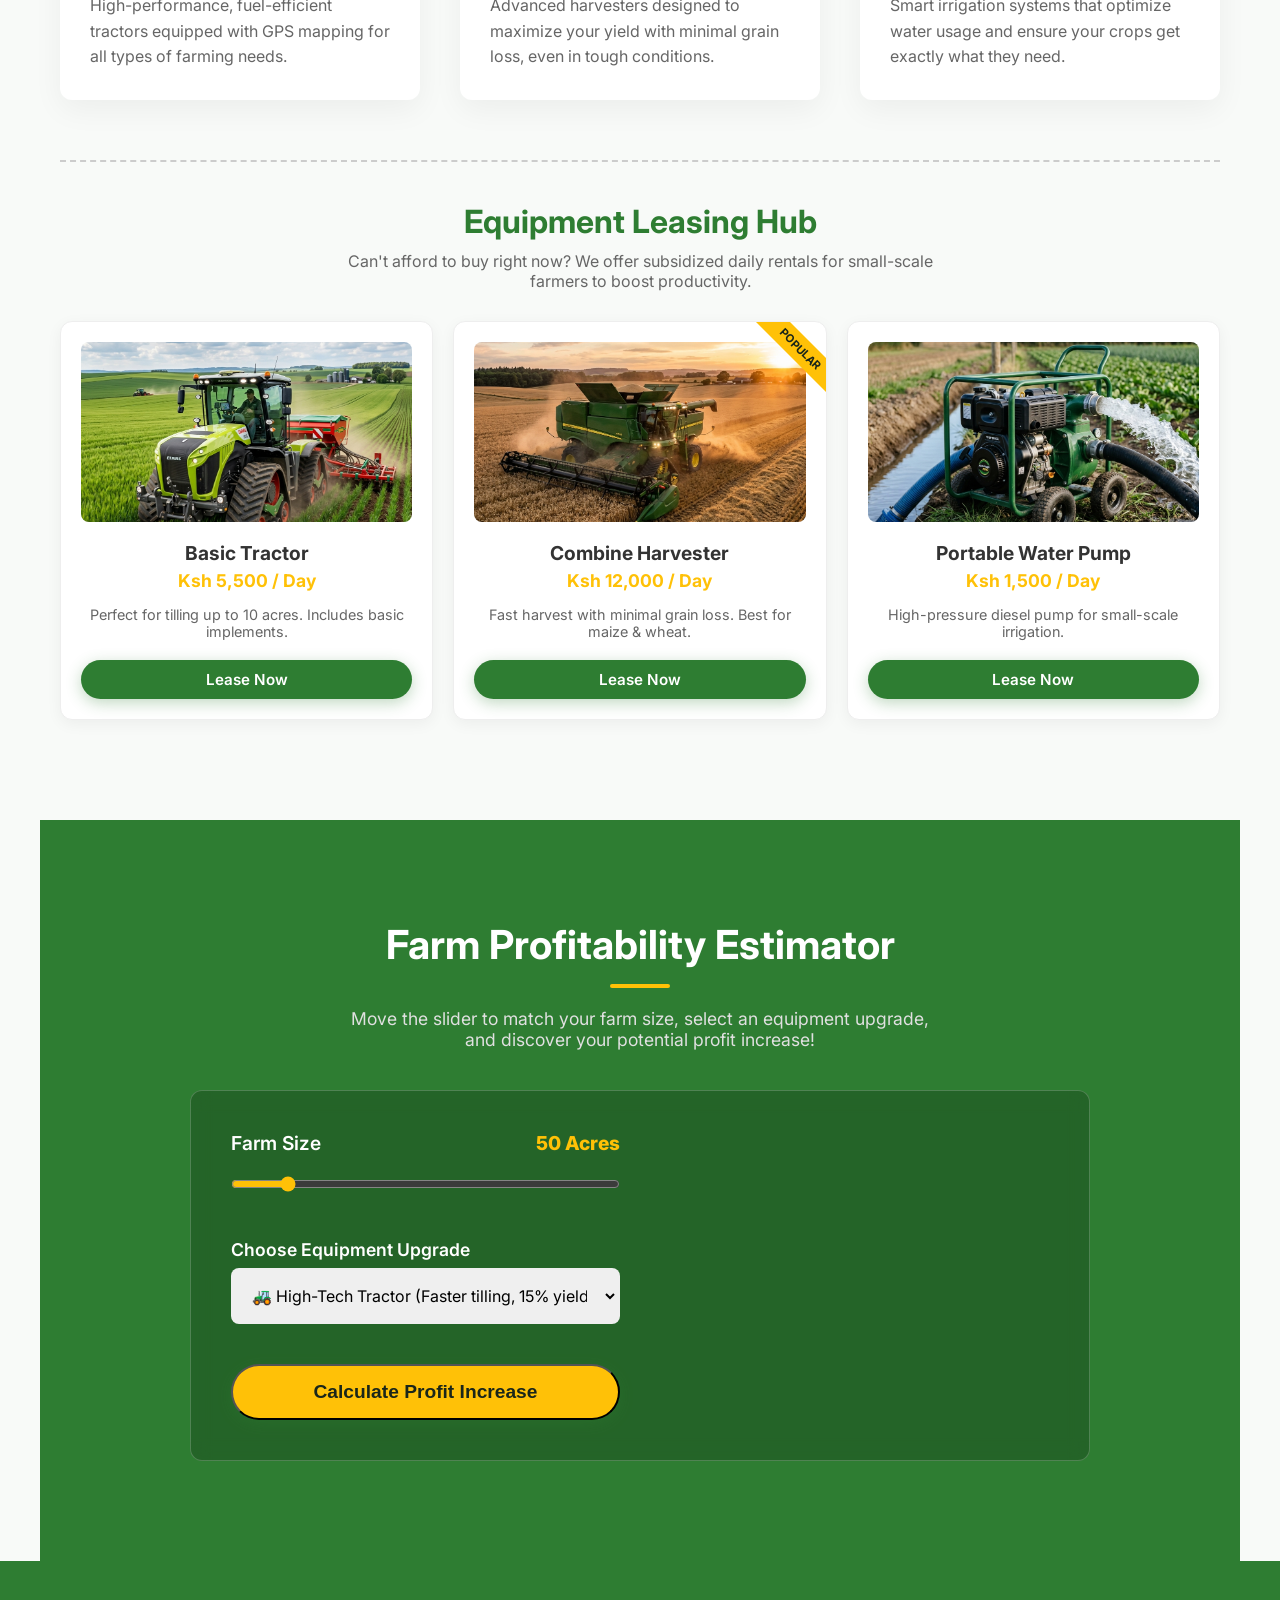
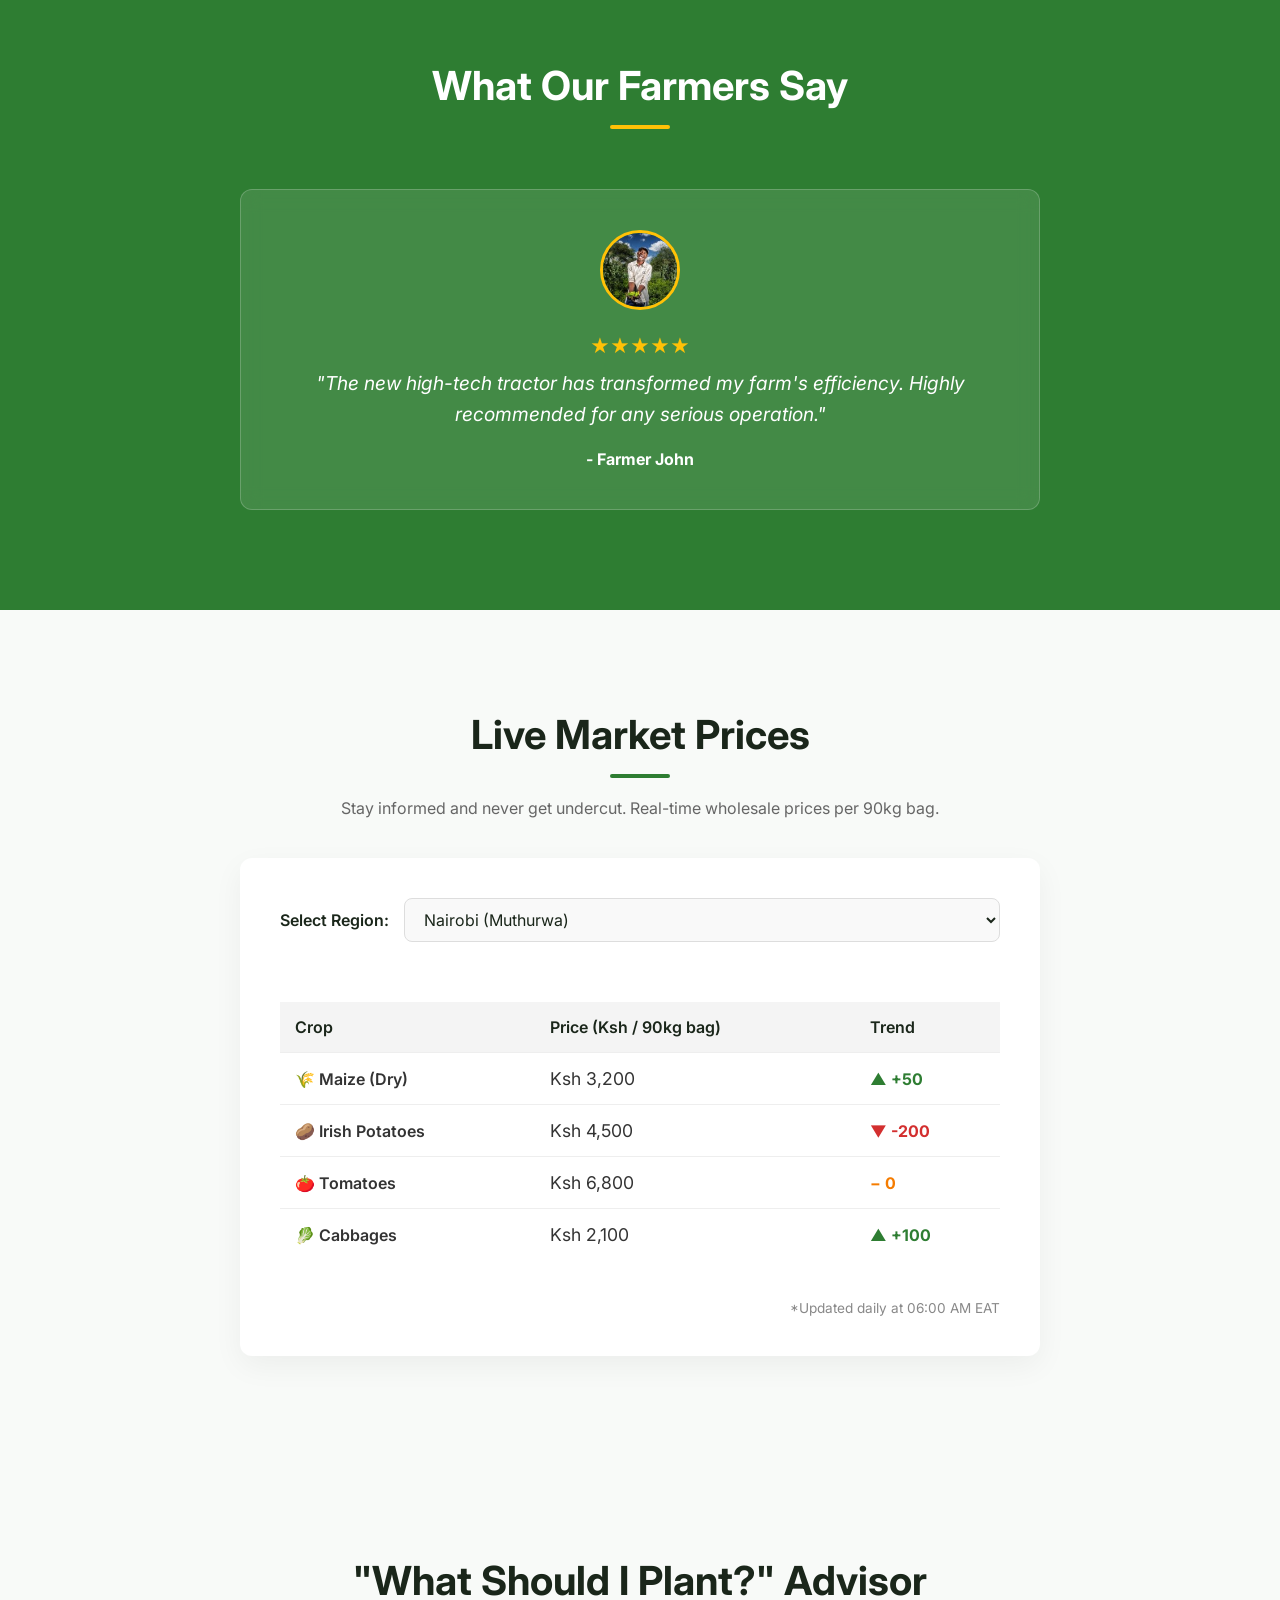
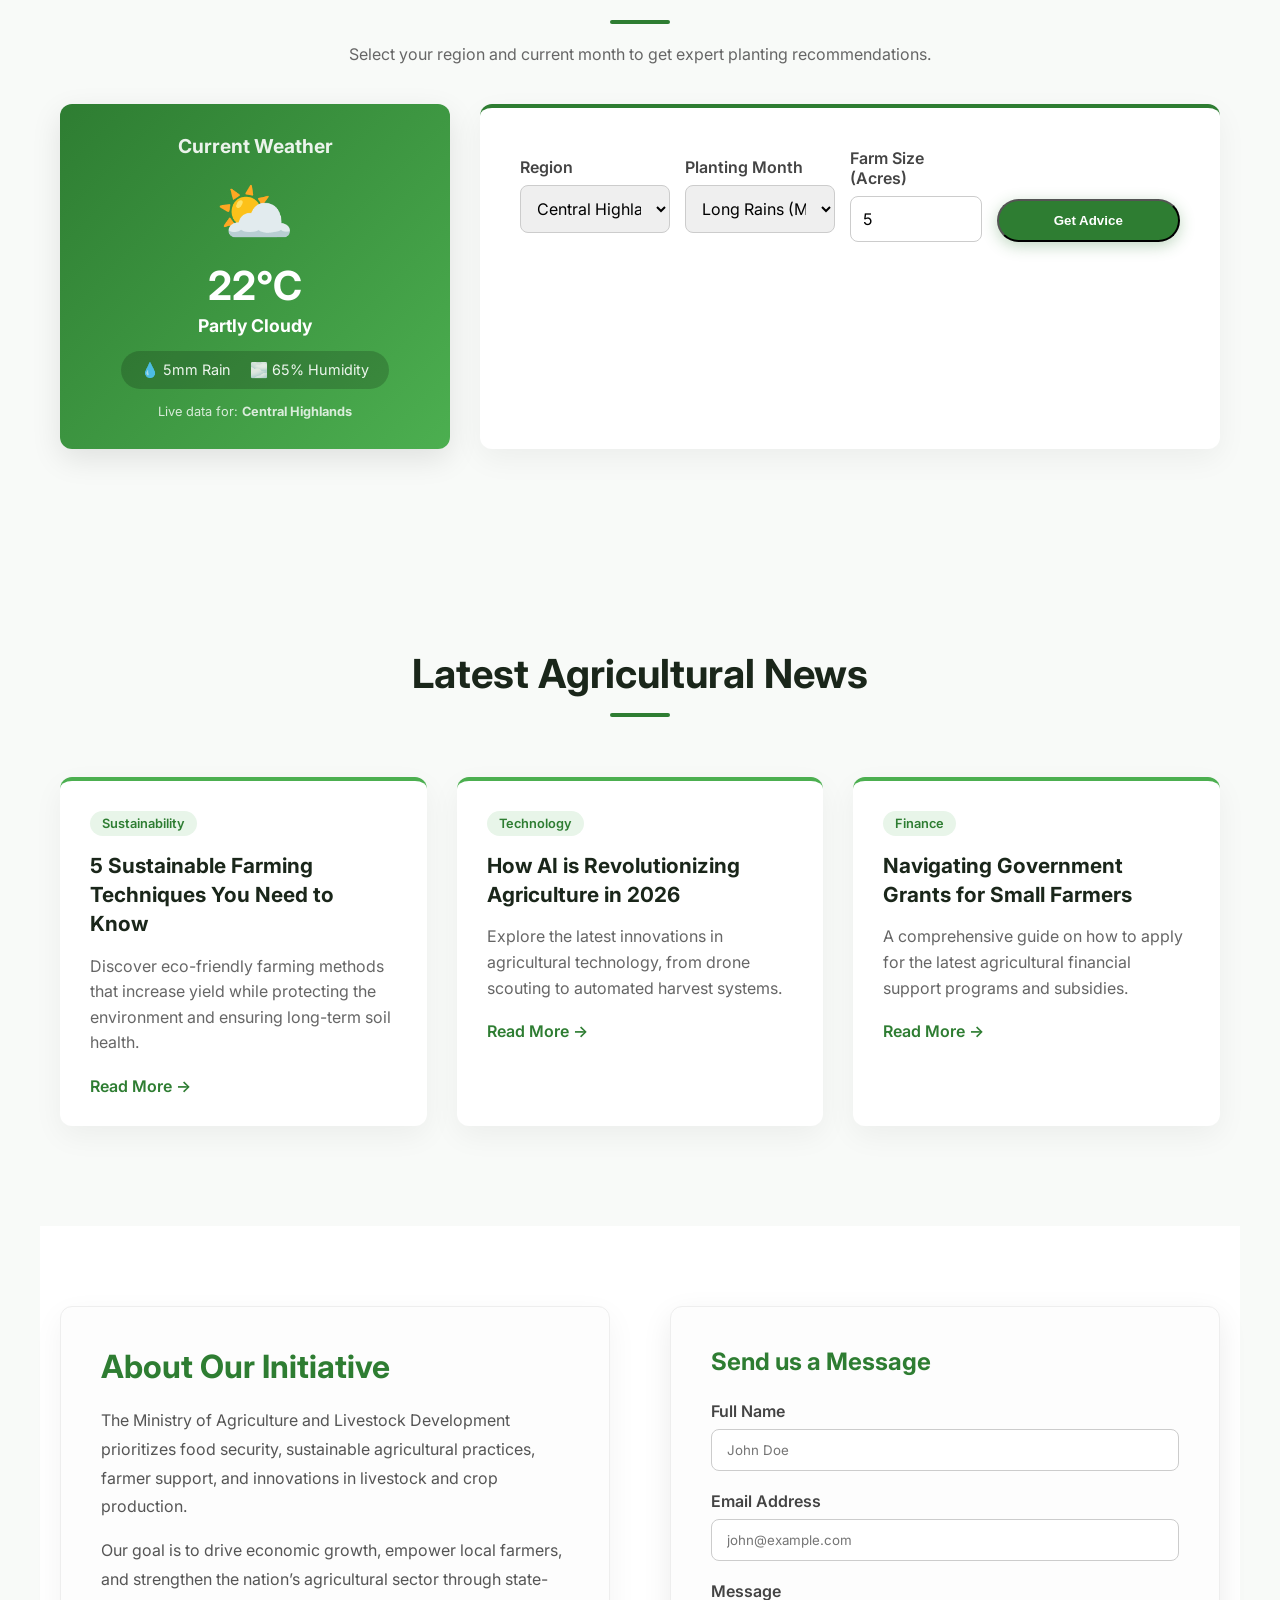
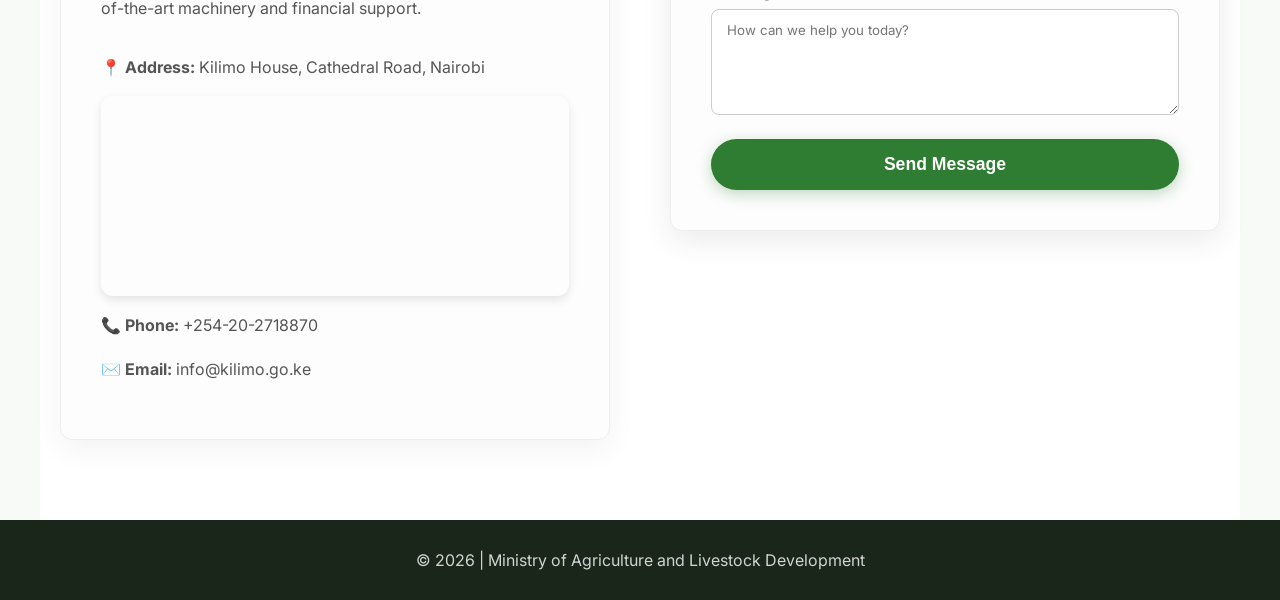
==== commit 43e8c27b: "fix: improve visibility of advisor form selects" ====
--- a/index.html
+++ b/index.html
@@ -252,26 +252,26 @@
 
         <div class="advisor-container fade-in" style="flex: 2; min-width: 300px;">
             <div class="advisor-controls" style="display: flex; flex-wrap: wrap; gap: 15px;">
-                <div class="form-group" style="flex: 1; margin-bottom: 0;">
+                <div class="form-group" style="flex: 1; min-width: 150px; margin-bottom: 0;">
                     <label for="advisor-region">Region</label>
-                    <select id="advisor-region" class="market-select">
+                    <select id="advisor-region" style="width: 100%; padding: 12px; border-radius: 8px; border: 1px solid #ccc; font-family: 'Inter', sans-serif; font-size: 1rem;">
                         <option value="highlands">Central Highlands</option>
                         <option value="rift">Rift Valley</option>
                         <option value="coast">Coastal Region</option>
                         <option value="lake">Lake Basin</option>
                     </select>
                 </div>
-                <div class="form-group" style="flex: 1; margin-bottom: 0;">
+                <div class="form-group" style="flex: 1; min-width: 150px; margin-bottom: 0;">
                     <label for="advisor-month">Planting Month</label>
-                    <select id="advisor-month" class="market-select">
+                    <select id="advisor-month" style="width: 100%; padding: 12px; border-radius: 8px; border: 1px solid #ccc; font-family: 'Inter', sans-serif; font-size: 1rem;">
                         <option value="mar-may">Long Rains (Mar-May)</option>
                         <option value="oct-dec">Short Rains (Oct-Dec)</option>
                         <option value="dry">Dry Season</option>
                     </select>
                 </div>
-                <div class="form-group" style="flex: 1; margin-bottom: 0;">
+                <div class="form-group" style="flex: 1; min-width: 100px; margin-bottom: 0;">
                     <label for="advisor-acres">Farm Size (Acres)</label>
-                    <input type="number" id="advisor-acres" min="1" value="5" style="width: 100%; padding: 12px; border-radius: 8px; border: 1px solid #ccc; font-family: 'Inter', sans-serif;">
+                    <input type="number" id="advisor-acres" min="1" value="5" style="width: 100%; padding: 12px; border-radius: 8px; border: 1px solid #ccc; font-family: 'Inter', sans-serif; font-size: 1rem;">
                 </div>
                 <button id="advise-btn" class="cta-button" style="flex: 1; min-width: 150px; padding: 12px 24px; align-self: flex-end;">Get Advice</button>
             </div>
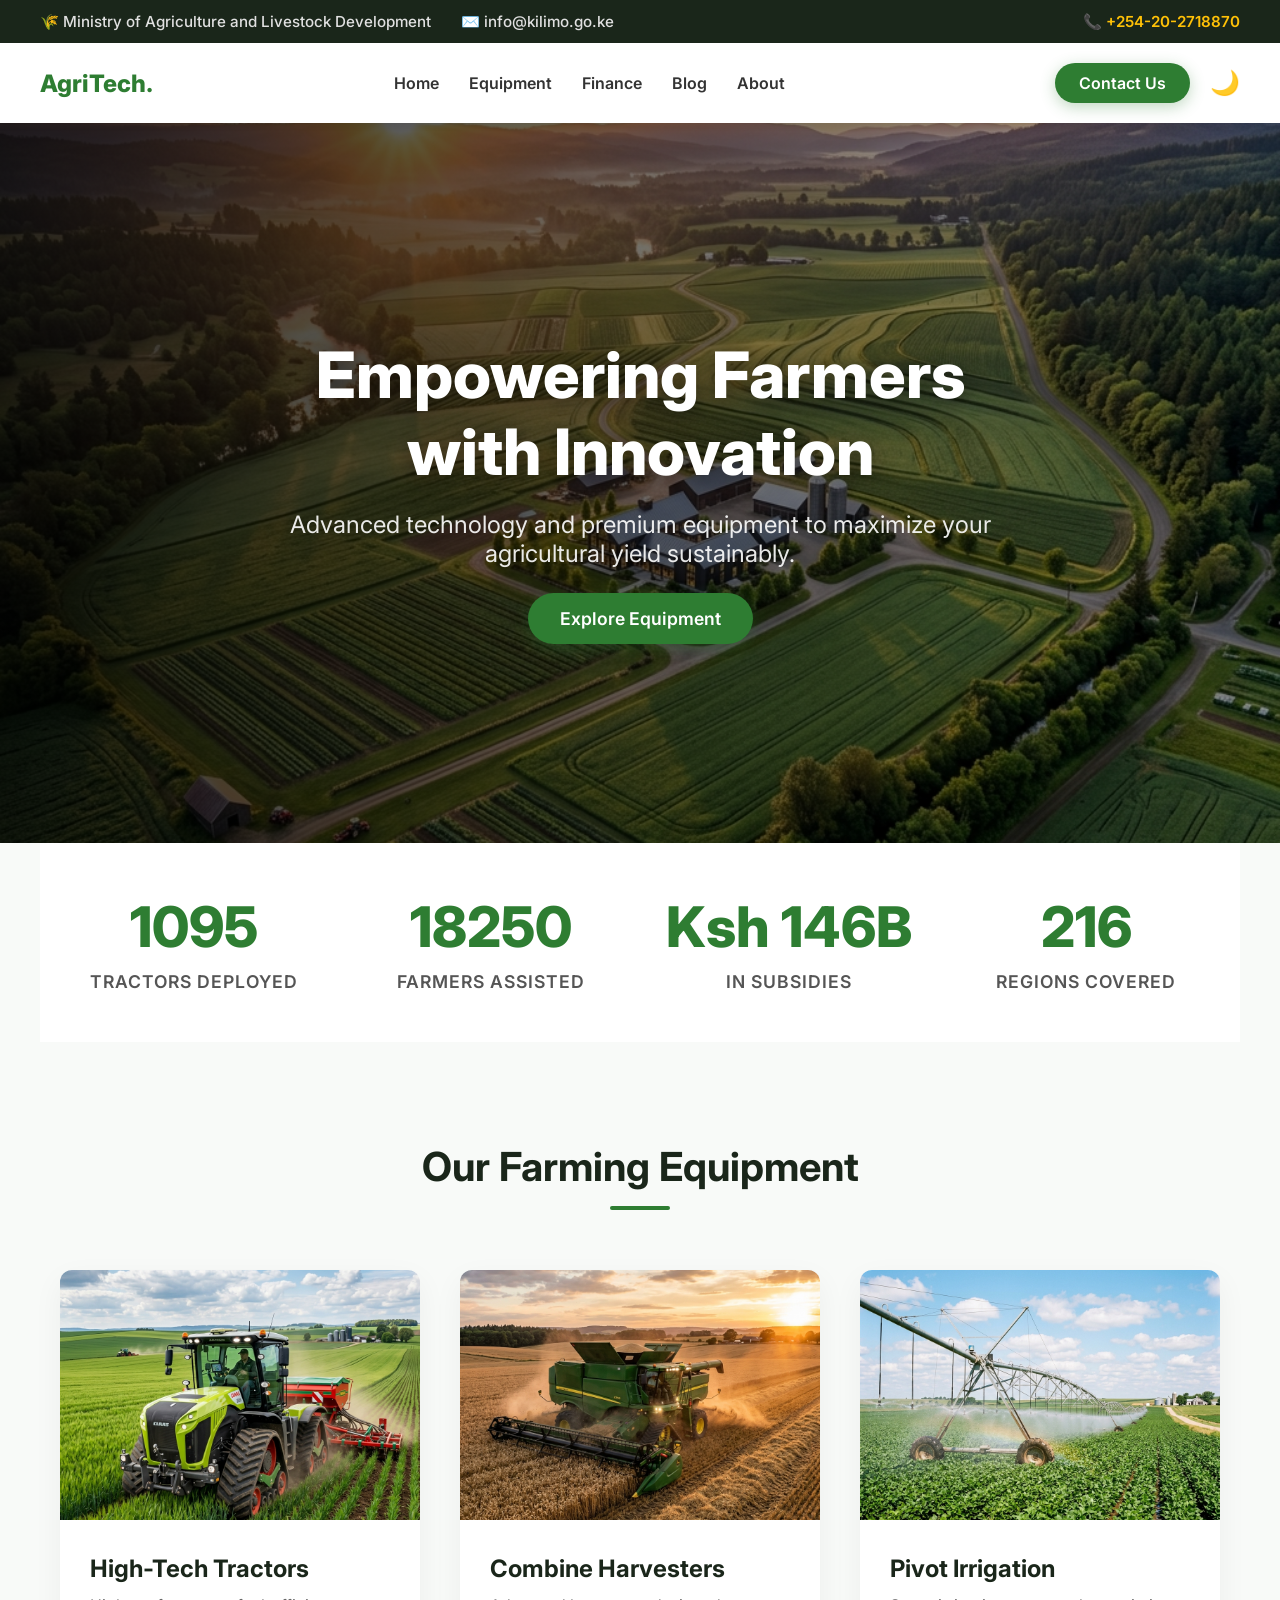
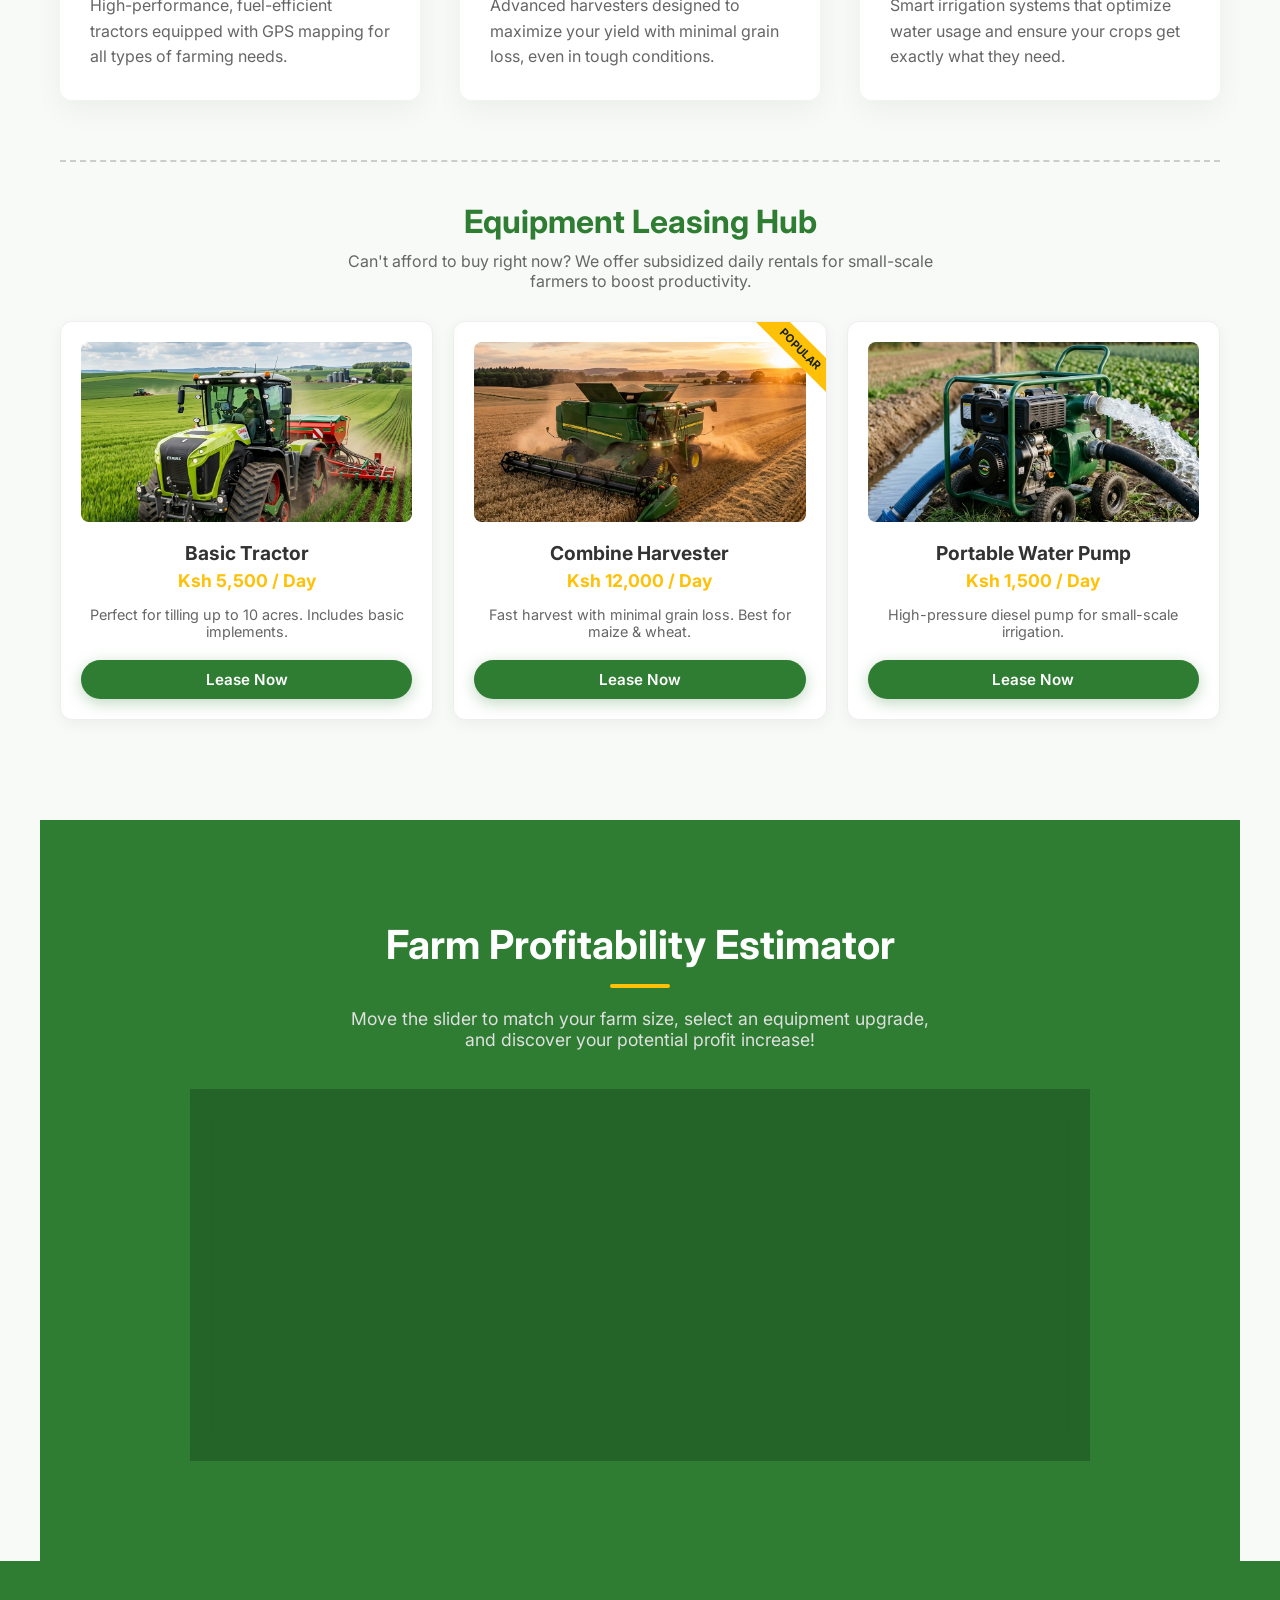
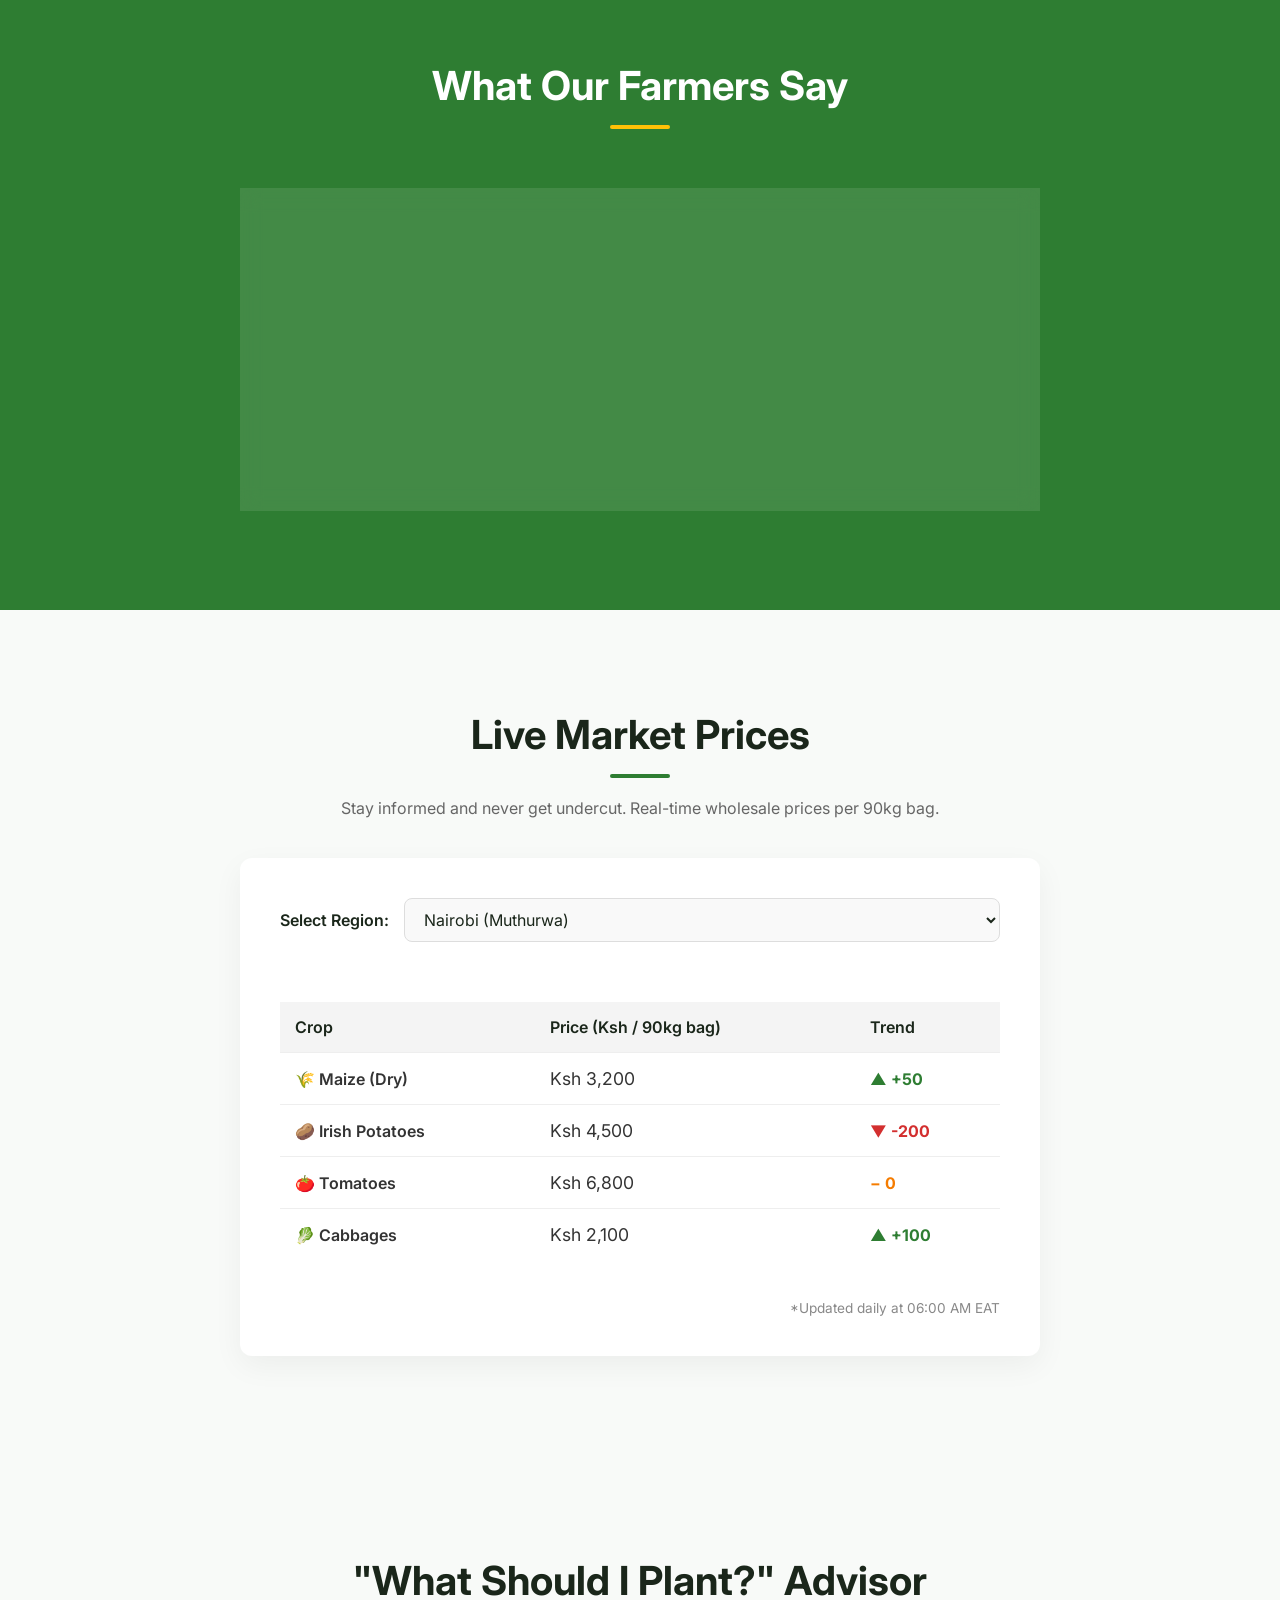
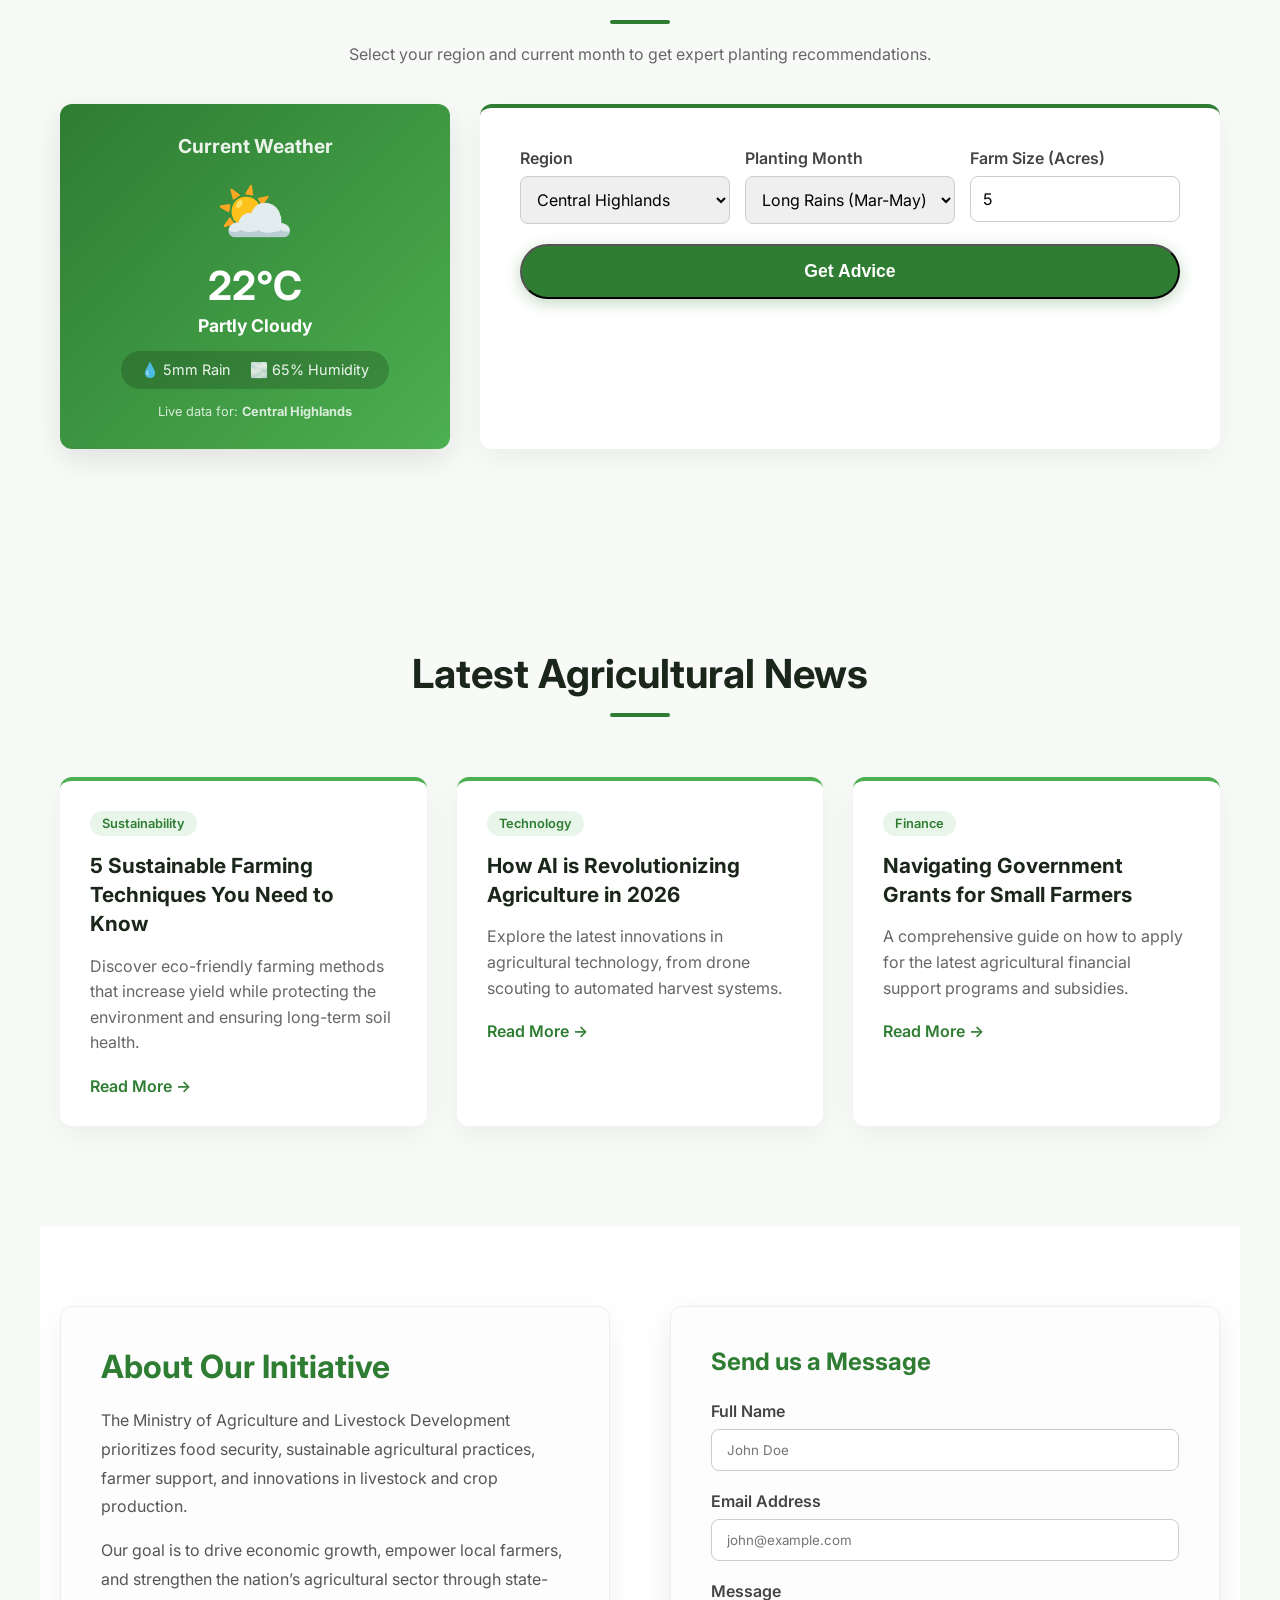
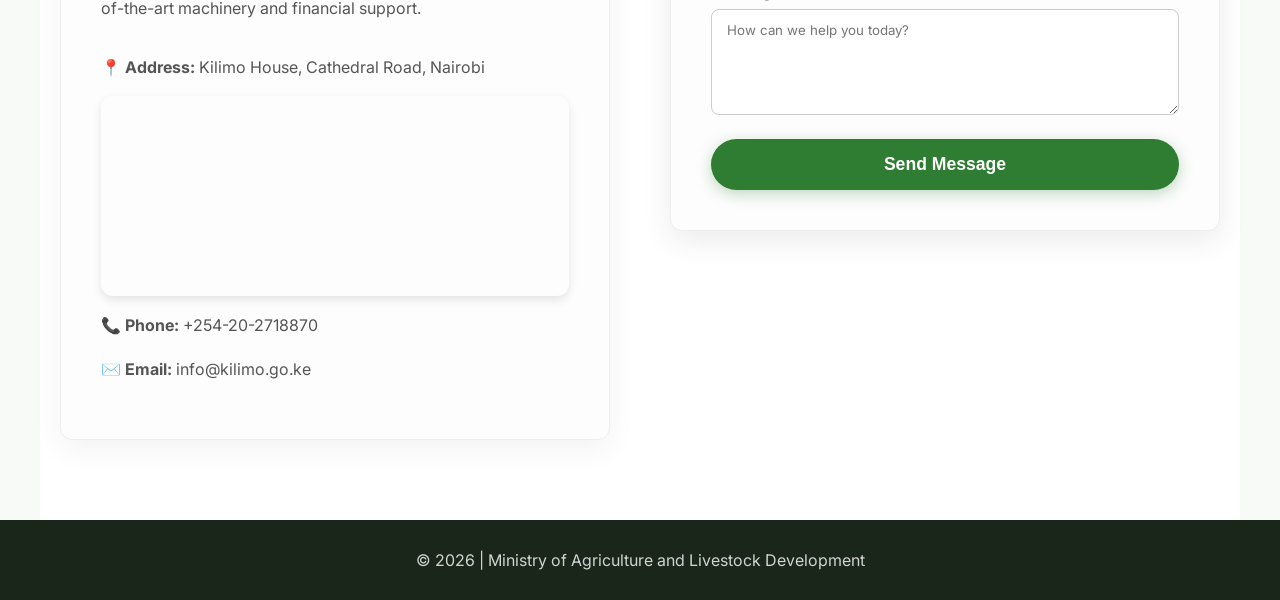
==== commit cf45084f: "style: move Get Advice button below inputs for better spacing" ====
--- a/index.html
+++ b/index.html
@@ -251,29 +251,31 @@
         </div>
 
         <div class="advisor-container fade-in" style="flex: 2; min-width: 300px;">
-            <div class="advisor-controls" style="display: flex; flex-wrap: wrap; gap: 15px;">
-                <div class="form-group" style="flex: 1; min-width: 150px; margin-bottom: 0;">
-                    <label for="advisor-region">Region</label>
-                    <select id="advisor-region" style="width: 100%; padding: 12px; border-radius: 8px; border: 1px solid #ccc; font-family: 'Inter', sans-serif; font-size: 1rem;">
-                        <option value="highlands">Central Highlands</option>
-                        <option value="rift">Rift Valley</option>
-                        <option value="coast">Coastal Region</option>
-                        <option value="lake">Lake Basin</option>
-                    </select>
-                </div>
-                <div class="form-group" style="flex: 1; min-width: 150px; margin-bottom: 0;">
-                    <label for="advisor-month">Planting Month</label>
-                    <select id="advisor-month" style="width: 100%; padding: 12px; border-radius: 8px; border: 1px solid #ccc; font-family: 'Inter', sans-serif; font-size: 1rem;">
-                        <option value="mar-may">Long Rains (Mar-May)</option>
-                        <option value="oct-dec">Short Rains (Oct-Dec)</option>
-                        <option value="dry">Dry Season</option>
-                    </select>
-                </div>
-                <div class="form-group" style="flex: 1; min-width: 100px; margin-bottom: 0;">
-                    <label for="advisor-acres">Farm Size (Acres)</label>
-                    <input type="number" id="advisor-acres" min="1" value="5" style="width: 100%; padding: 12px; border-radius: 8px; border: 1px solid #ccc; font-family: 'Inter', sans-serif; font-size: 1rem;">
-                </div>
-                <button id="advise-btn" class="cta-button" style="flex: 1; min-width: 150px; padding: 12px 24px; align-self: flex-end;">Get Advice</button>
+            <div class="advisor-controls" style="display: flex; flex-direction: column; gap: 20px;">
+                <div style="display: flex; flex-wrap: wrap; gap: 15px;">
+                    <div class="form-group" style="flex: 1; min-width: 150px; margin-bottom: 0;">
+                        <label for="advisor-region">Region</label>
+                        <select id="advisor-region" style="width: 100%; padding: 12px; border-radius: 8px; border: 1px solid #ccc; font-family: 'Inter', sans-serif; font-size: 1rem;">
+                            <option value="highlands">Central Highlands</option>
+                            <option value="rift">Rift Valley</option>
+                            <option value="coast">Coastal Region</option>
+                            <option value="lake">Lake Basin</option>
+                        </select>
+                    </div>
+                    <div class="form-group" style="flex: 1; min-width: 150px; margin-bottom: 0;">
+                        <label for="advisor-month">Planting Month</label>
+                        <select id="advisor-month" style="width: 100%; padding: 12px; border-radius: 8px; border: 1px solid #ccc; font-family: 'Inter', sans-serif; font-size: 1rem;">
+                            <option value="mar-may">Long Rains (Mar-May)</option>
+                            <option value="oct-dec">Short Rains (Oct-Dec)</option>
+                            <option value="dry">Dry Season</option>
+                        </select>
+                    </div>
+                    <div class="form-group" style="flex: 1; min-width: 100px; margin-bottom: 0;">
+                        <label for="advisor-acres">Farm Size (Acres)</label>
+                        <input type="number" id="advisor-acres" min="1" value="5" style="width: 100%; padding: 12px; border-radius: 8px; border: 1px solid #ccc; font-family: 'Inter', sans-serif; font-size: 1rem;">
+                    </div>
+                </div>
+                <button id="advise-btn" class="cta-button" style="width: 100%; padding: 15px; font-size: 1.1rem;">Get Advice</button>
             </div>
 
             <div id="advisor-results" class="advisor-results" style="display: none; margin-top: 30px;">
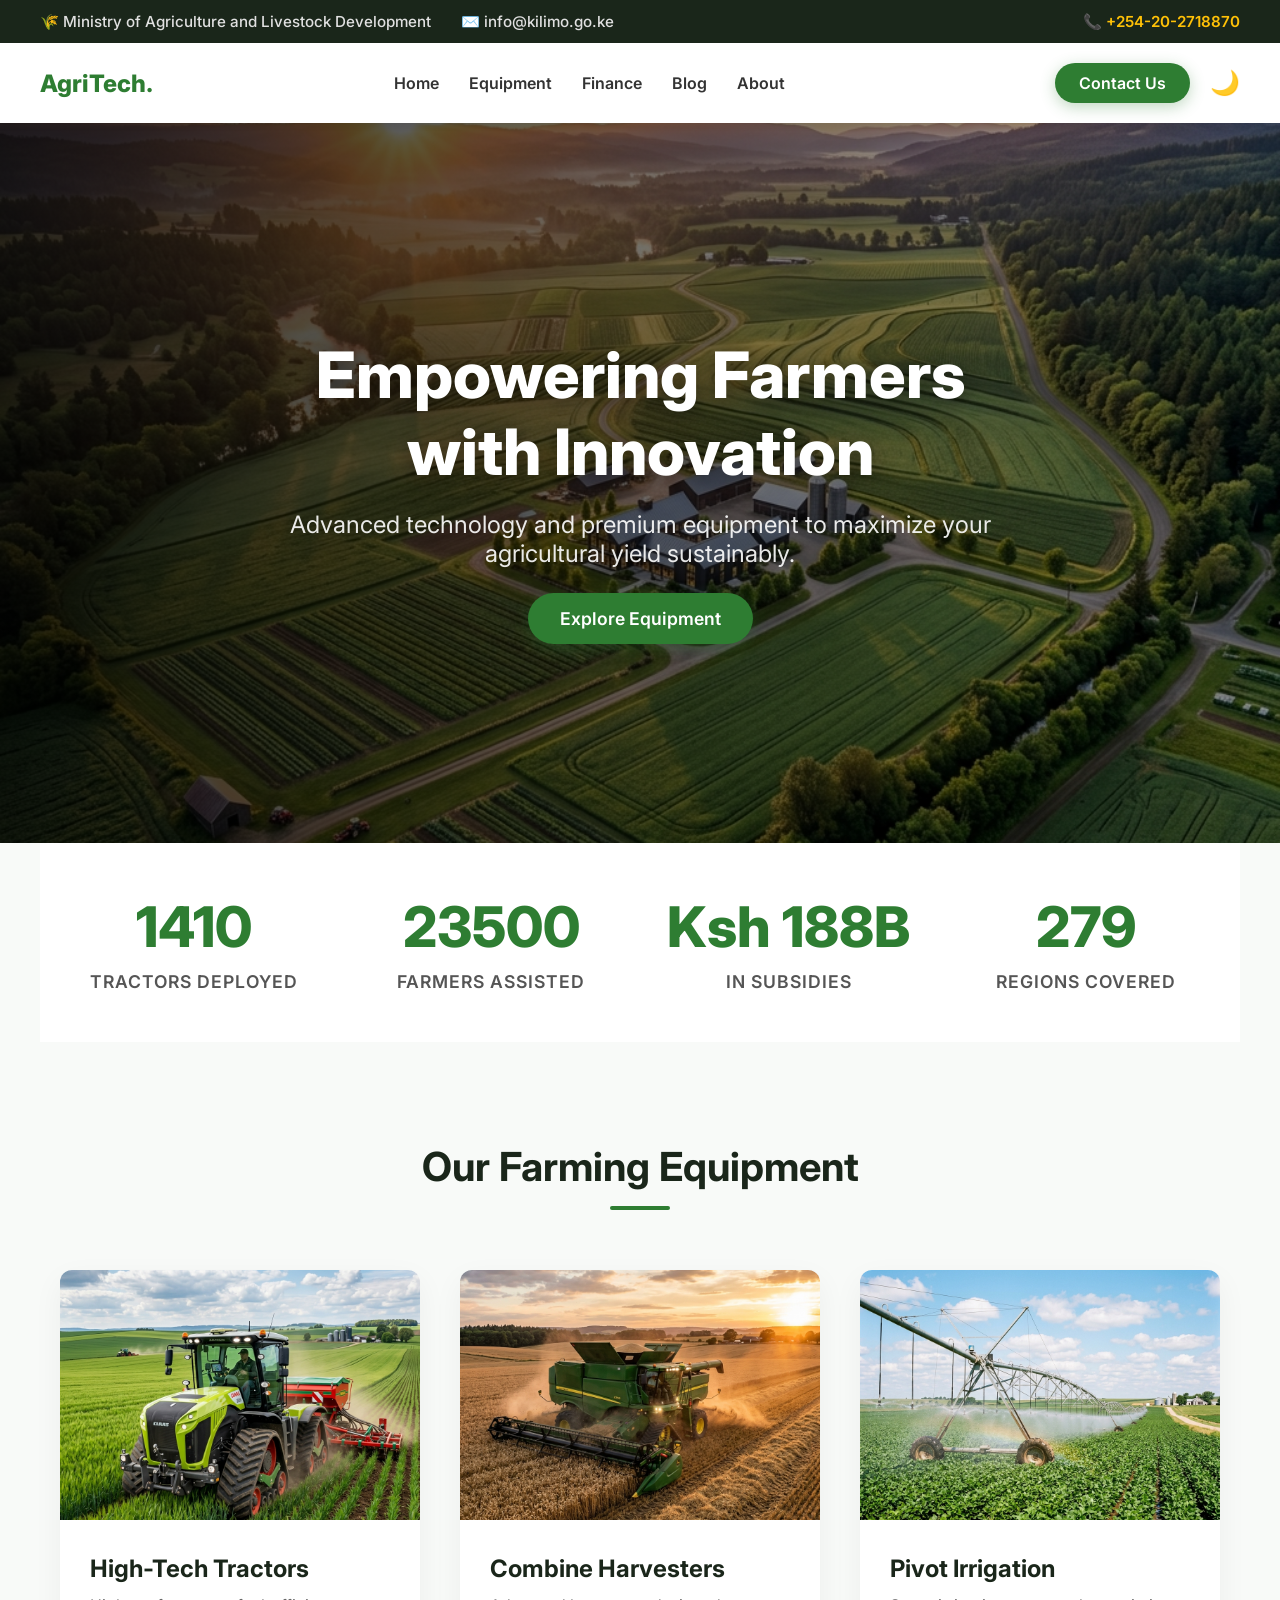
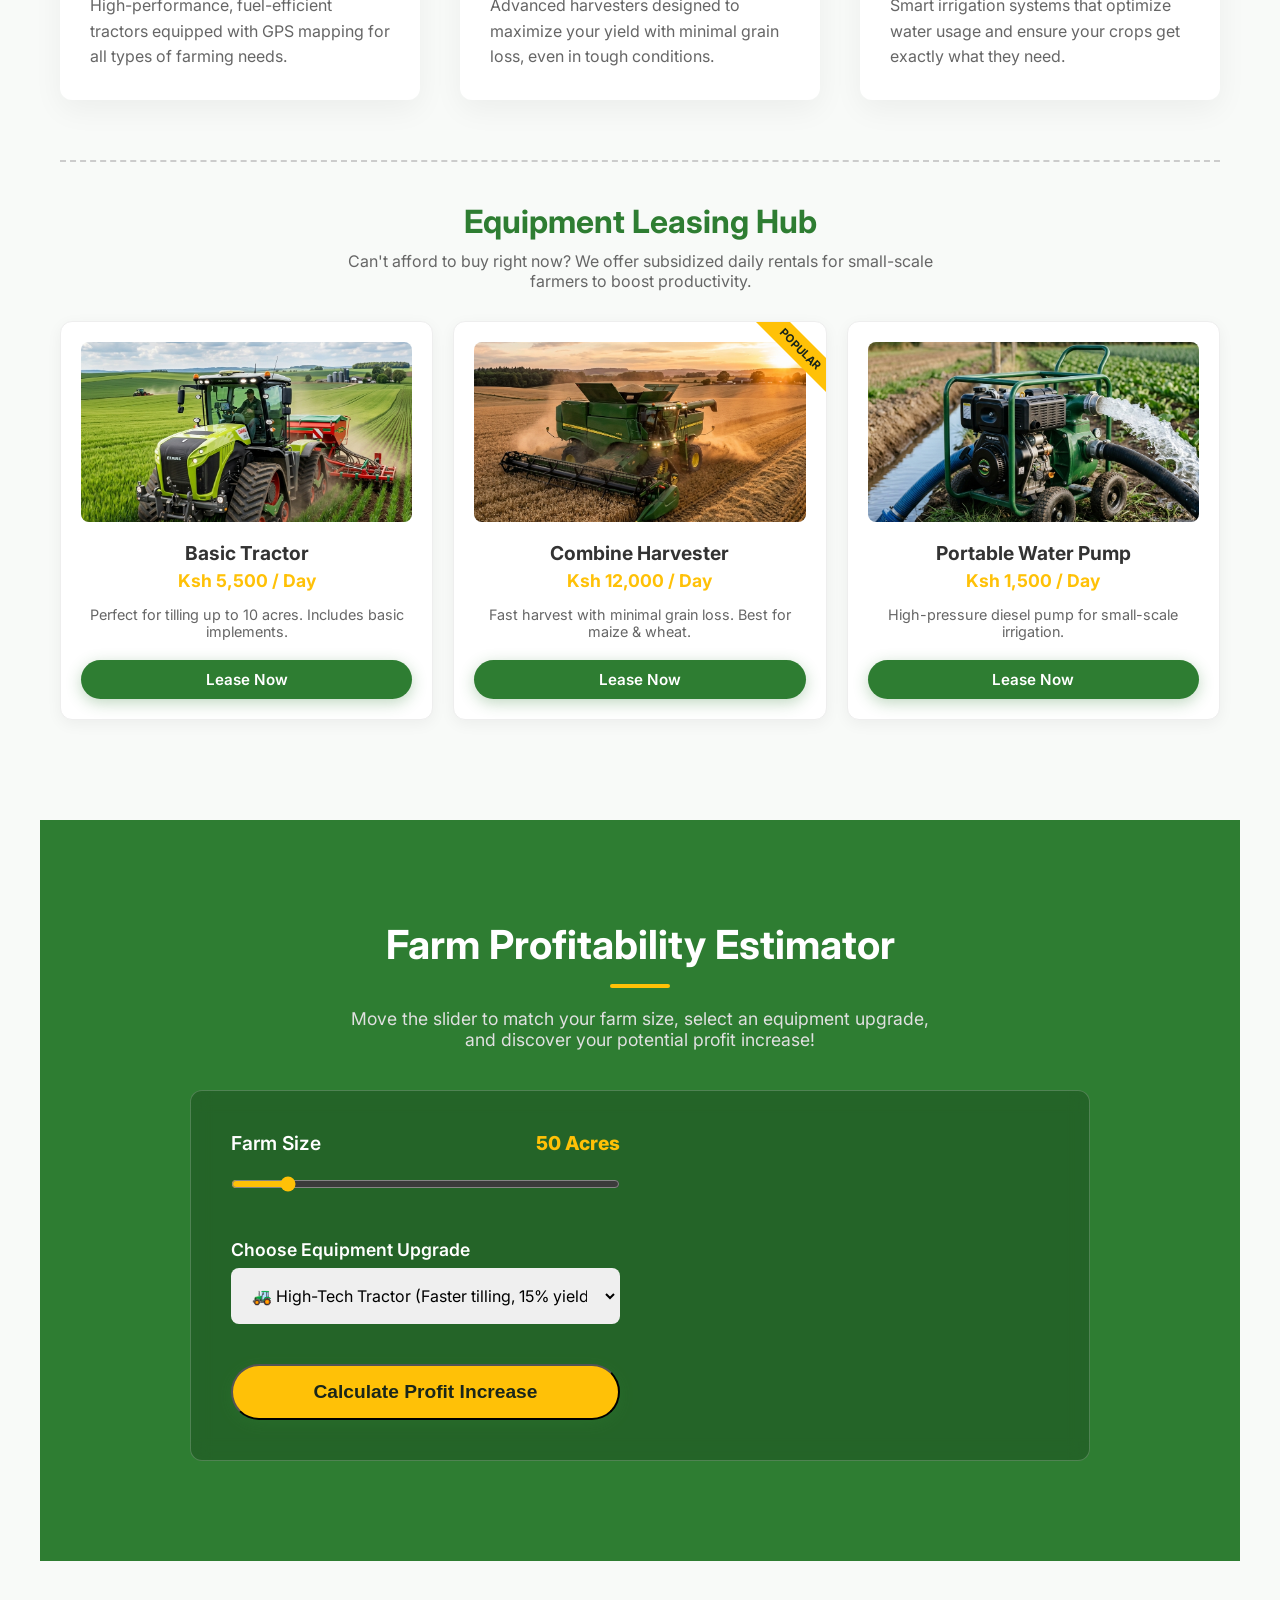
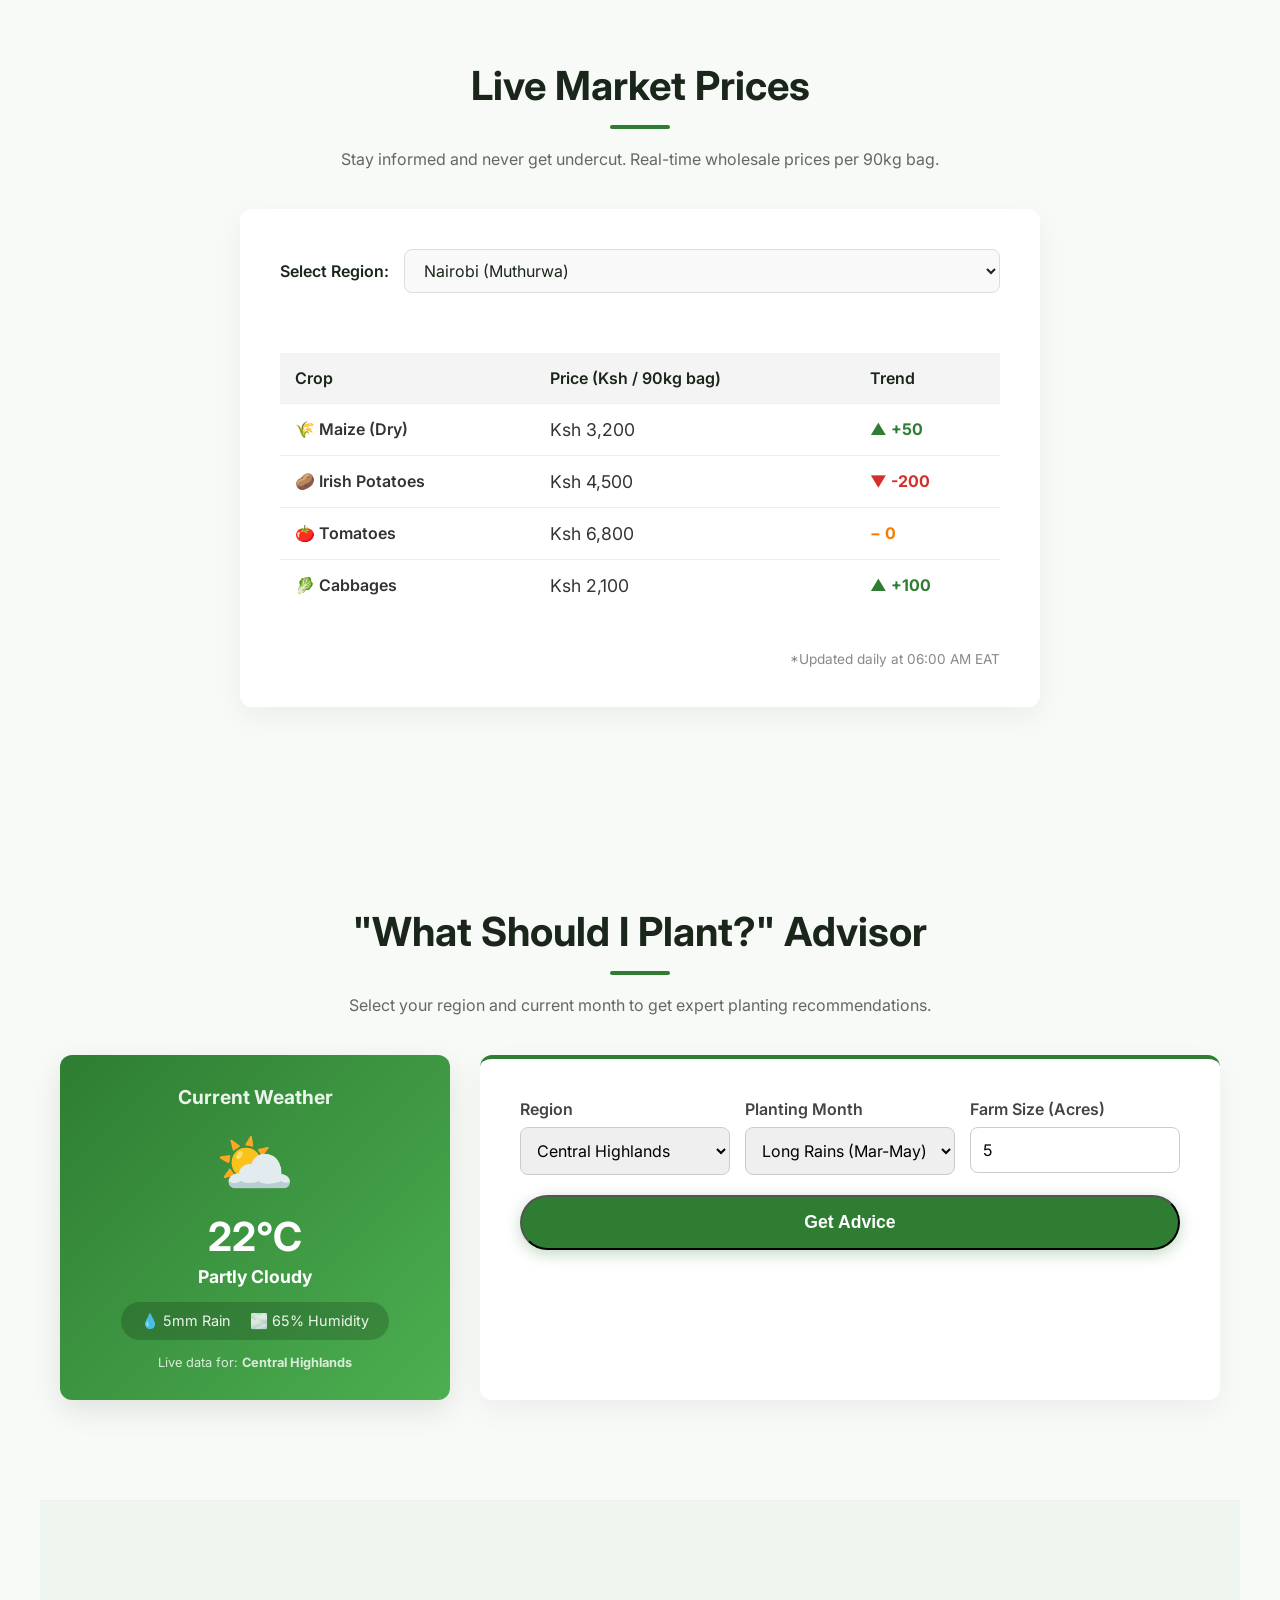
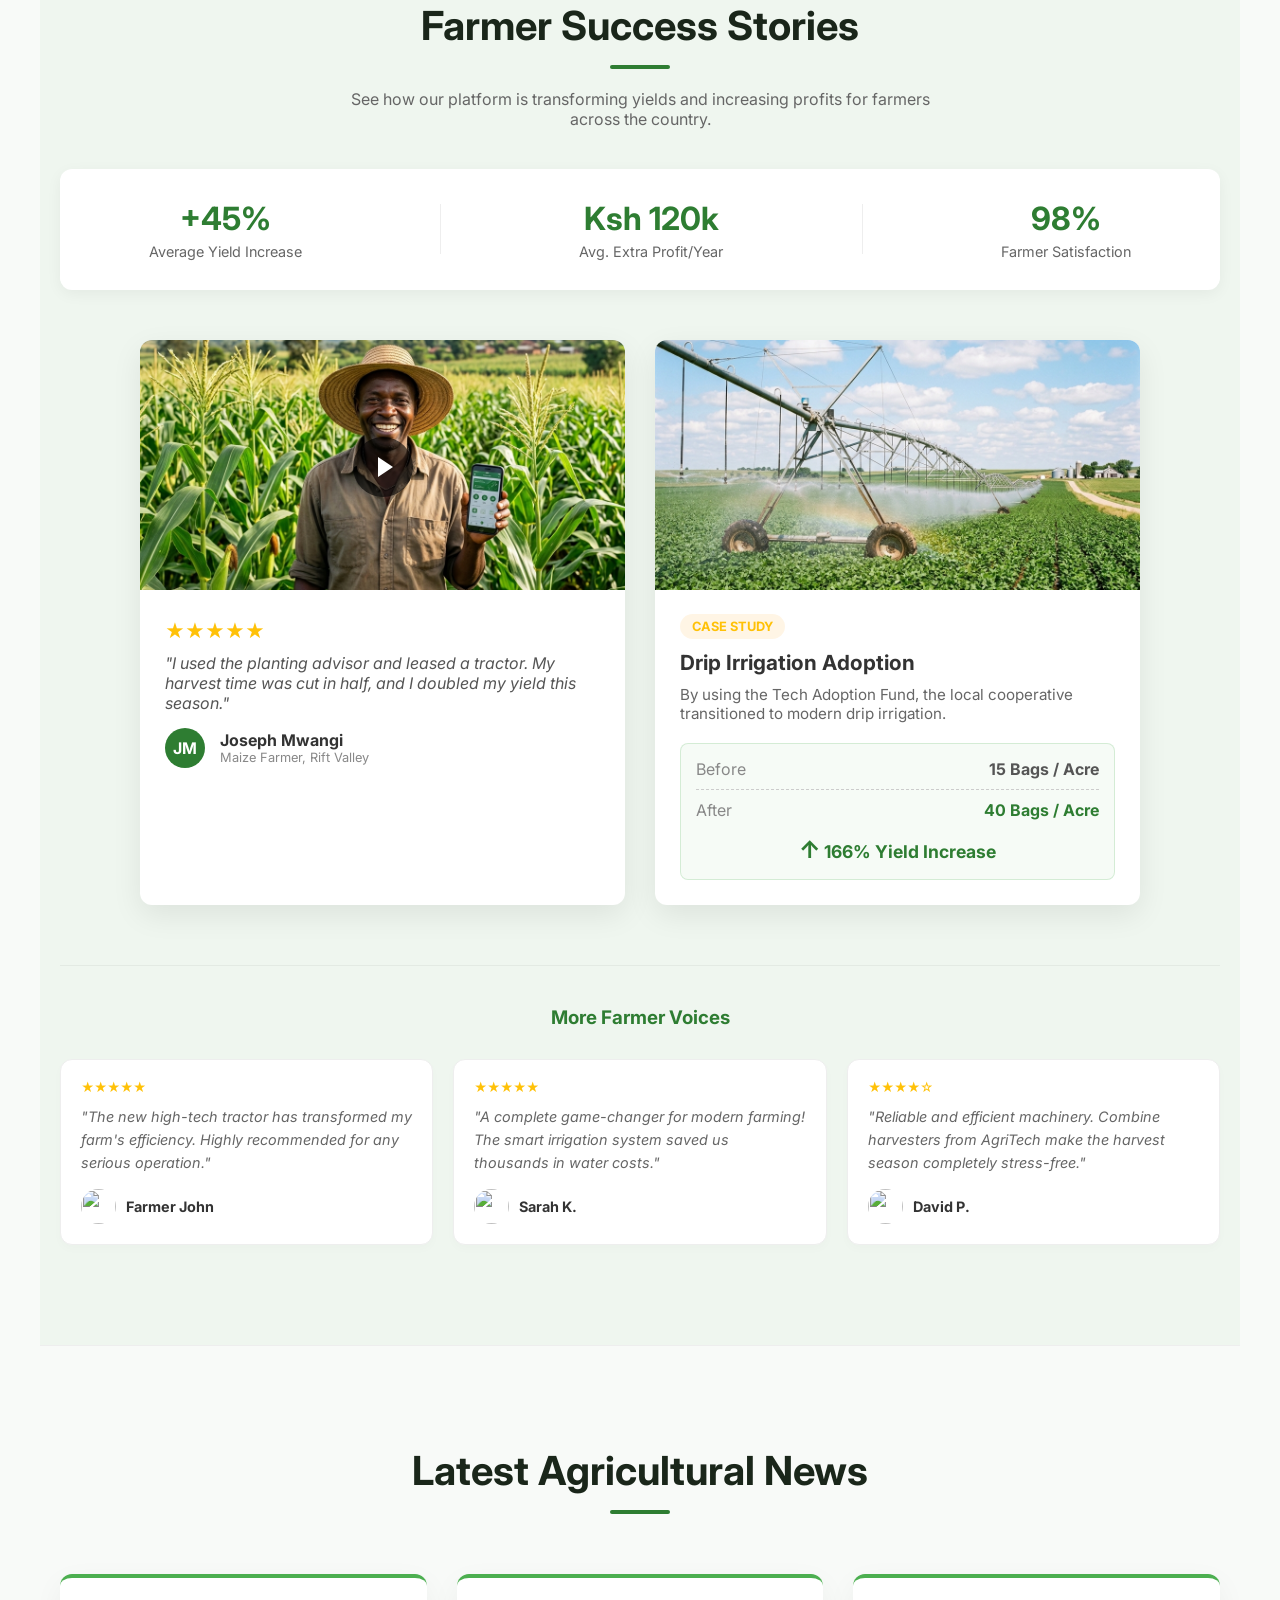
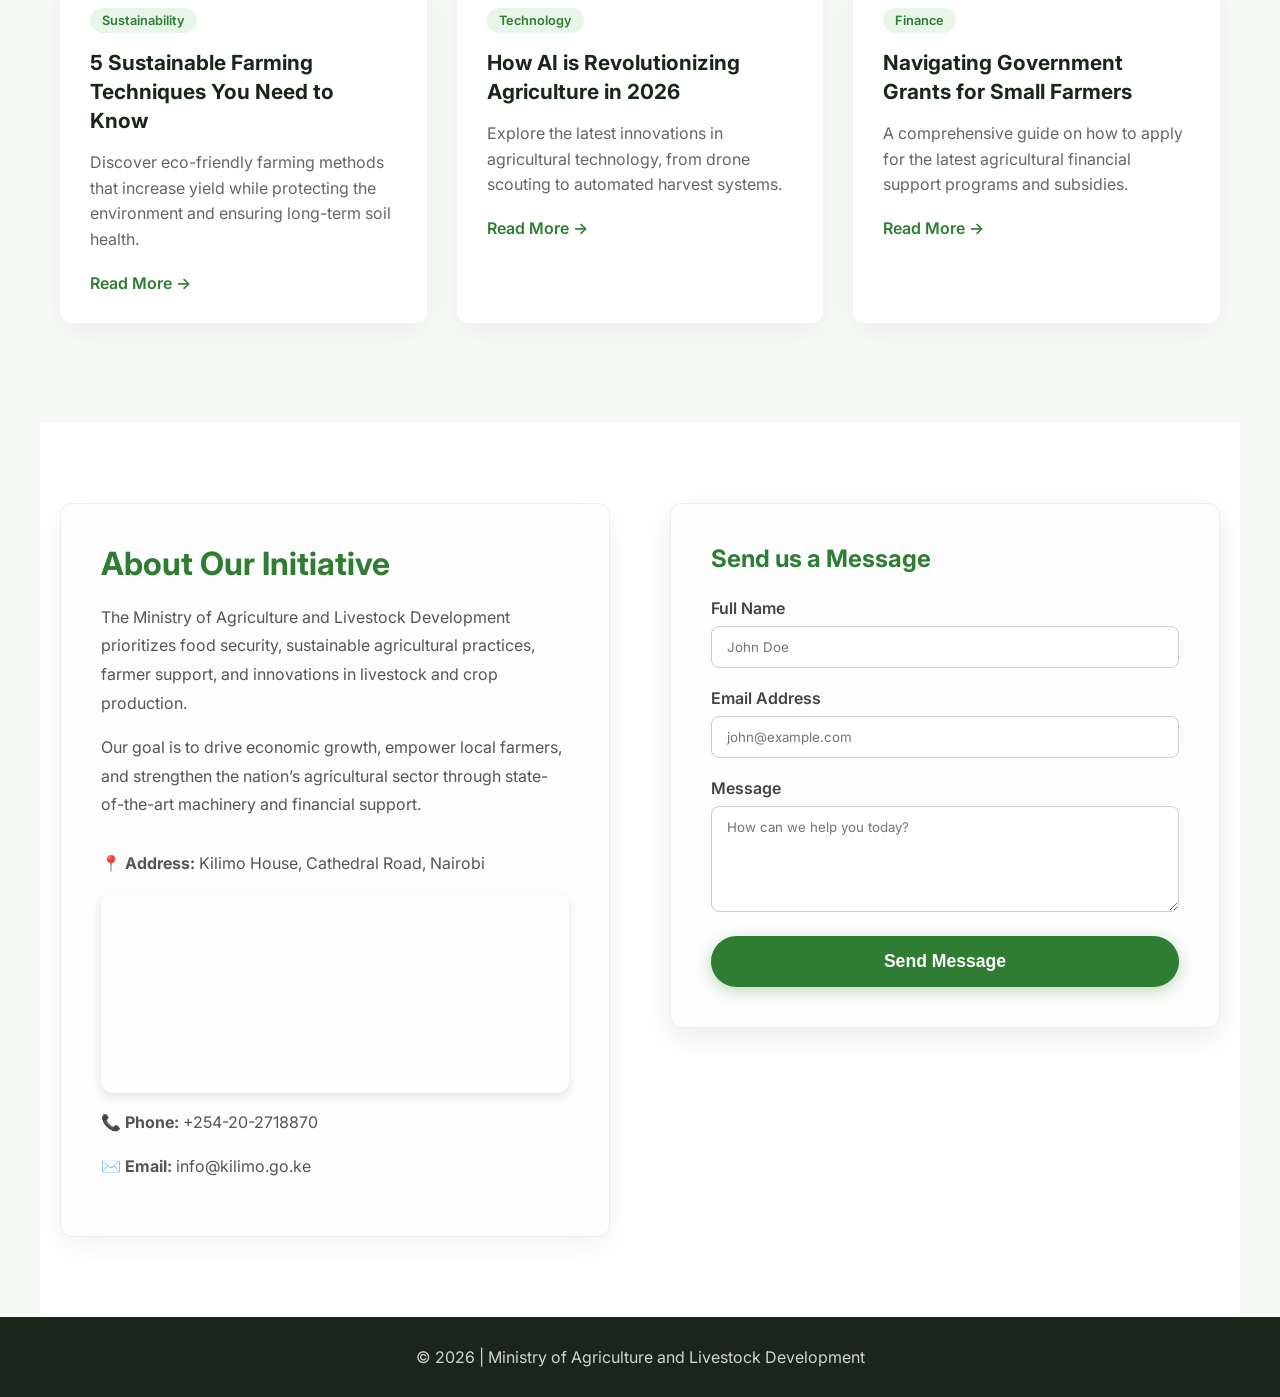
==== commit 38a6a792: "feat: integrate farmer testimonials into the success stories section" ====
--- a/index.html
+++ b/index.html
@@ -175,29 +175,7 @@
     </div>
 </section>
 
-<section id="testimonials" class="testimonials-section">
-    <h2 class="section-title">What Our Farmers Say</h2>
-    <div class="testimonial-container">
-        <div class="testimonial active">
-            <img src="farmer1.jpg" alt="Farmer John" onerror="this.src='https://ui-avatars.com/api/?name=Farmer+John&background=random'">
-            <div class="stars">★★★★★</div>
-            <p class="quote">"The new high-tech tractor has transformed my farm's efficiency. Highly recommended for any serious operation."</p>
-            <h4>- Farmer John</h4>
-        </div>
-        <div class="testimonial">
-            <img src="farmer2.jpg" alt="Sarah K." onerror="this.src='https://ui-avatars.com/api/?name=Sarah+K&background=random'">
-            <div class="stars">★★★★★</div>
-            <p class="quote">"A complete game-changer for modern farming! The smart irrigation system saved us thousands in water costs."</p>
-            <h4>- Sarah K.</h4>
-        </div>
-        <div class="testimonial">
-            <img src="farmer3.jpg" alt="David P." onerror="this.src='https://ui-avatars.com/api/?name=David+P&background=random'">
-            <div class="stars">★★★★☆</div>
-            <p class="quote">"Reliable and efficient machinery. Combine harvesters from AgriTech make the harvest season completely stress-free."</p>
-            <h4>- David P.</h4>
-        </div>
-    </div>
-</section>
+<!-- Old Testimonials removed and merged below -->
 
 <section id="market-prices" class="section" style="background-color: var(--light-color);">
     <h2 class="section-title">Live Market Prices</h2>
@@ -280,6 +258,111 @@
 
             <div id="advisor-results" class="advisor-results" style="display: none; margin-top: 30px;">
                 <!-- JS will populate this -->
+            </div>
+        </div>
+    </div>
+</section>
+
+<section id="testimonials" class="section bg-light" style="background: rgba(76, 175, 80, 0.05); border-top: 1px solid #eee; border-bottom: 1px solid #eee;">
+    <h2 class="section-title">Farmer Success Stories</h2>
+    <p style="text-align: center; color: #666; margin-top: -40px; margin-bottom: 40px; max-width: 600px; margin-left: auto; margin-right: auto;">See how our platform is transforming yields and increasing profits for farmers across the country.</p>
+    
+    <div style="display: flex; justify-content: space-around; flex-wrap: wrap; gap: 20px; margin-bottom: 50px; background: white; padding: 30px; border-radius: 12px; box-shadow: 0 4px 15px rgba(0,0,0,0.05); text-align: center;" class="impact-bar">
+        <div>
+            <h3 style="color: var(--primary-color); font-size: 2rem; margin-bottom: 5px;">+45%</h3>
+            <p style="color: #666; font-size: 0.9rem;">Average Yield Increase</p>
+        </div>
+        <div style="width: 1px; background: #eee; height: 50px; align-self: center;" class="hide-mobile"></div>
+        <div>
+            <h3 style="color: var(--primary-color); font-size: 2rem; margin-bottom: 5px;">Ksh 120k</h3>
+            <p style="color: #666; font-size: 0.9rem;">Avg. Extra Profit/Year</p>
+        </div>
+        <div style="width: 1px; background: #eee; height: 50px; align-self: center;" class="hide-mobile"></div>
+        <div>
+            <h3 style="color: var(--primary-color); font-size: 2rem; margin-bottom: 5px;">98%</h3>
+            <p style="color: #666; font-size: 0.9rem;">Farmer Satisfaction</p>
+        </div>
+    </div>
+
+    <div style="display: grid; grid-template-columns: repeat(auto-fit, minmax(300px, 1fr)); gap: 30px; max-width: 1000px; margin: 0 auto;">
+        
+        <!-- Video Testimonial Card -->
+        <div class="testimonial-card fade-in" style="background: white; border-radius: 12px; overflow: hidden; box-shadow: 0 10px 30px rgba(0,0,0,0.08); position: relative;">
+            <div style="position: relative;">
+                <img src="images/farmer_thumb.png" alt="Farmer Video" style="width: 100%; height: 250px; object-fit: cover;">
+                <!-- Play Button Overlay -->
+                <div style="position: absolute; top: 50%; left: 50%; transform: translate(-50%, -50%); width: 60px; height: 60px; background: rgba(0,0,0,0.6); border-radius: 50%; display: flex; justify-content: center; align-items: center; cursor: pointer; transition: 0.3s;" onmouseover="this.style.background='var(--primary-color)'" onmouseout="this.style.background='rgba(0,0,0,0.6)'" onclick="alert('Video playing functionality would load here.')">
+                    <div style="width: 0; height: 0; border-top: 10px solid transparent; border-bottom: 10px solid transparent; border-left: 15px solid white; margin-left: 5px;"></div>
+                </div>
+            </div>
+            <div style="padding: 25px;">
+                <div style="color: var(--accent-color); font-size: 1.2rem; margin-bottom: 10px;">★★★★★</div>
+                <p style="font-style: italic; color: #555; margin-bottom: 15px;">"I used the planting advisor and leased a tractor. My harvest time was cut in half, and I doubled my yield this season."</p>
+                <div style="display: flex; align-items: center; gap: 15px;">
+                    <div style="width: 40px; height: 40px; background: var(--primary-color); color: white; border-radius: 50%; display: flex; justify-content: center; align-items: center; font-weight: bold;">JM</div>
+                    <div>
+                        <h4 style="margin: 0; font-size: 1rem;">Joseph Mwangi</h4>
+                        <p style="margin: 0; font-size: 0.8rem; color: #888;">Maize Farmer, Rift Valley</p>
+                    </div>
+                </div>
+            </div>
+        </div>
+
+        <!-- Case Study Card -->
+        <div class="case-study-card fade-in" style="background: white; border-radius: 12px; overflow: hidden; box-shadow: 0 10px 30px rgba(0,0,0,0.08); display: flex; flex-direction: column;">
+            <img src="images/irrigation.png" alt="Farm Transformation" style="width: 100%; height: 250px; object-fit: cover;">
+            <div style="padding: 25px; flex: 1; display: flex; flex-direction: column; justify-content: space-between;">
+                <div>
+                    <span style="background: rgba(255, 152, 0, 0.1); color: var(--accent-color); padding: 5px 12px; border-radius: 20px; font-size: 0.8rem; font-weight: bold;">CASE STUDY</span>
+                    <h3 style="margin: 15px 0 10px; font-size: 1.3rem;">Drip Irrigation Adoption</h3>
+                    <p style="color: #666; font-size: 0.95rem; margin-bottom: 20px;">By using the Tech Adoption Fund, the local cooperative transitioned to modern drip irrigation.</p>
+                </div>
+                
+                <div style="background: rgba(76, 175, 80, 0.05); border: 1px solid rgba(76, 175, 80, 0.2); border-radius: 8px; padding: 15px;">
+                    <div style="display: flex; justify-content: space-between; margin-bottom: 10px; border-bottom: 1px dashed #ccc; padding-bottom: 10px;">
+                        <span style="color: #888;">Before</span>
+                        <strong class="dark-override" style="color: #555;">15 Bags / Acre</strong>
+                    </div>
+                    <div style="display: flex; justify-content: space-between; margin-bottom: 10px;">
+                        <span style="color: #888;">After</span>
+                        <strong style="color: var(--primary-color);">40 Bags / Acre</strong>
+                    </div>
+                    <div style="margin-top: 15px; text-align: center; color: var(--primary-color); font-weight: bold; font-size: 1.1rem;">
+                        <span style="font-size: 1.5rem;">↑</span> 166% Yield Increase
+                    </div>
+                </div>
+            </div>
+        </div>
+
+    </div>
+
+    <!-- Farmer Voices (Merged) -->
+    <div style="margin-top: 60px; padding-top: 40px; border-top: 1px solid rgba(0,0,0,0.05);">
+        <h3 style="text-align: center; margin-bottom: 30px; color: var(--primary-color);">More Farmer Voices</h3>
+        <div style="display: grid; grid-template-columns: repeat(auto-fit, minmax(280px, 1fr)); gap: 20px;">
+            <div class="farmer-voice-card" style="background: white; padding: 20px; border-radius: 12px; border: 1px solid #eee; box-shadow: 0 4px 10px rgba(0,0,0,0.02);">
+                <div style="color: var(--accent-color); font-size: 0.8rem; margin-bottom: 10px;">★★★★★</div>
+                <p style="font-size: 0.9rem; color: #666; line-height: 1.6; font-style: italic;">"The new high-tech tractor has transformed my farm's efficiency. Highly recommended for any serious operation."</p>
+                <div style="margin-top: 15px; display: flex; align-items: center; gap: 10px;">
+                    <img src="https://ui-avatars.com/api/?name=Farmer+John&background=random" style="width: 35px; height: 35px; border-radius: 50%;">
+                    <h4 style="font-size: 0.9rem; margin: 0;">Farmer John</h4>
+                </div>
+            </div>
+            <div class="farmer-voice-card" style="background: white; padding: 20px; border-radius: 12px; border: 1px solid #eee; box-shadow: 0 4px 10px rgba(0,0,0,0.02);">
+                <div style="color: var(--accent-color); font-size: 0.8rem; margin-bottom: 10px;">★★★★★</div>
+                <p style="font-size: 0.9rem; color: #666; line-height: 1.6; font-style: italic;">"A complete game-changer for modern farming! The smart irrigation system saved us thousands in water costs."</p>
+                <div style="margin-top: 15px; display: flex; align-items: center; gap: 10px;">
+                    <img src="https://ui-avatars.com/api/?name=Sarah+K&background=random" style="width: 35px; height: 35px; border-radius: 50%;">
+                    <h4 style="font-size: 0.9rem; margin: 0;">Sarah K.</h4>
+                </div>
+            </div>
+            <div class="farmer-voice-card" style="background: white; padding: 20px; border-radius: 12px; border: 1px solid #eee; box-shadow: 0 4px 10px rgba(0,0,0,0.02);">
+                <div style="color: var(--accent-color); font-size: 0.8rem; margin-bottom: 10px;">★★★★☆</div>
+                <p style="font-size: 0.9rem; color: #666; line-height: 1.6; font-style: italic;">"Reliable and efficient machinery. Combine harvesters from AgriTech make the harvest season completely stress-free."</p>
+                <div style="margin-top: 15px; display: flex; align-items: center; gap: 10px;">
+                    <img src="https://ui-avatars.com/api/?name=David+P&background=random" style="width: 35px; height: 35px; border-radius: 50%;">
+                    <h4 style="font-size: 0.9rem; margin: 0;">David P.</h4>
+                </div>
             </div>
         </div>
     </div>
--- a/style.css
+++ b/style.css
@@ -991,3 +991,43 @@
 @keyframes fill {
     100% { box-shadow: inset 0px 0px 0px 30px rgba(76, 175, 80, 0.1); }
 }
+
+[data-theme="dark"] #testimonials {
+    background: #0a0e0a !important;
+    border-color: #222 !important;
+}
+[data-theme="dark"] #testimonials > p {
+    color: #aaa !important;
+}
+[data-theme="dark"] .testimonial-card,
+[data-theme="dark"] .case-study-card {
+    background-color: #1e1e1e !important;
+}
+[data-theme="dark"] .testimonial-card p:not(.testimonial-card p:last-child),
+[data-theme="dark"] .case-study-card p {
+    color: #ccc !important;
+}
+[data-theme="dark"] .case-study-card .dark-override {
+    color: #e0e0e0 !important;
+}
+[data-theme="dark"] .case-study-card div[style*="border-bottom"] {
+    border-color: #444 !important;
+}
+
+/* Impact Bar Responsiveness & Dark Mode */
+@media (max-width: 768px) {
+    .hide-mobile { display: none !important; }
+}
+[data-theme="dark"] .impact-bar {
+    background-color: #1e1e1e !important;
+}
+[data-theme="dark"] .impact-bar p {
+    color: #ccc !important;
+}
+[data-theme="dark"] .farmer-voice-card {
+    background-color: #1e1e1e !important;
+    border-color: #333 !important;
+}
+[data-theme="dark"] .farmer-voice-card p {
+    color: #ccc !important;
+}
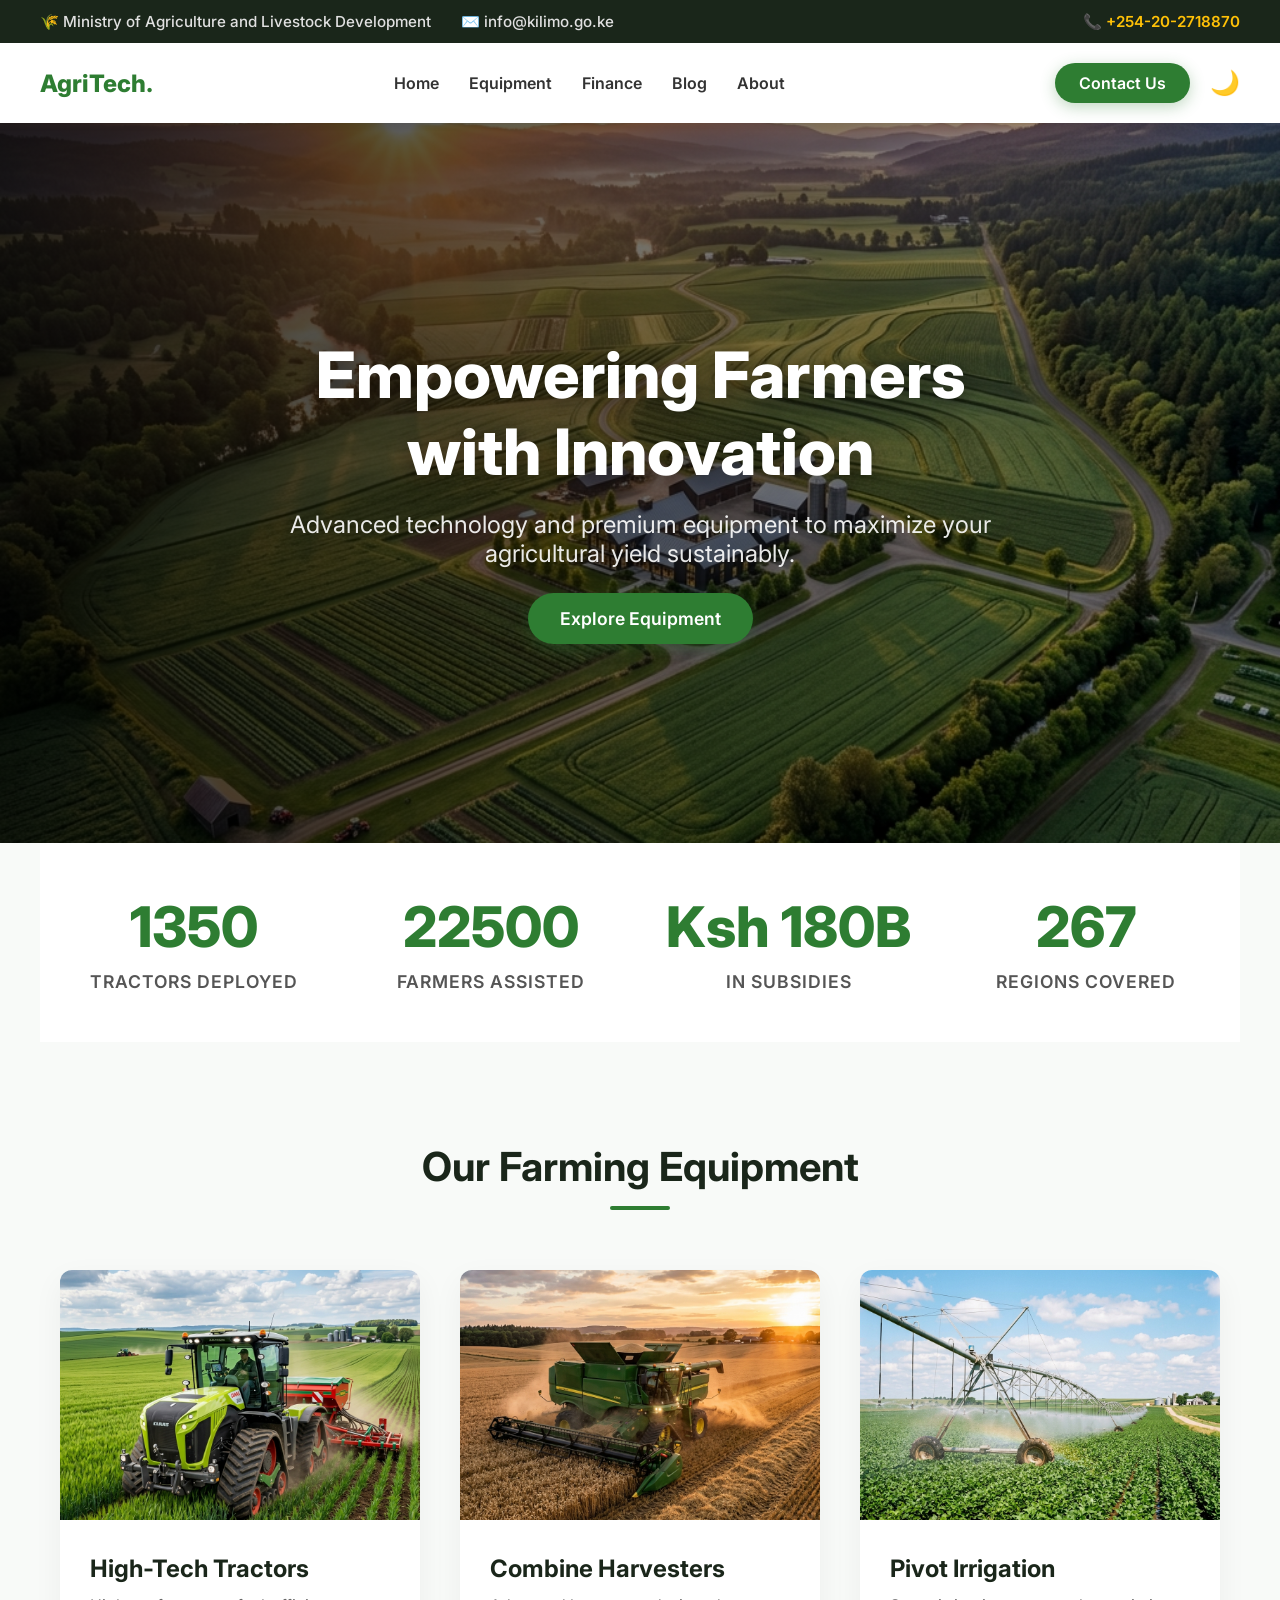
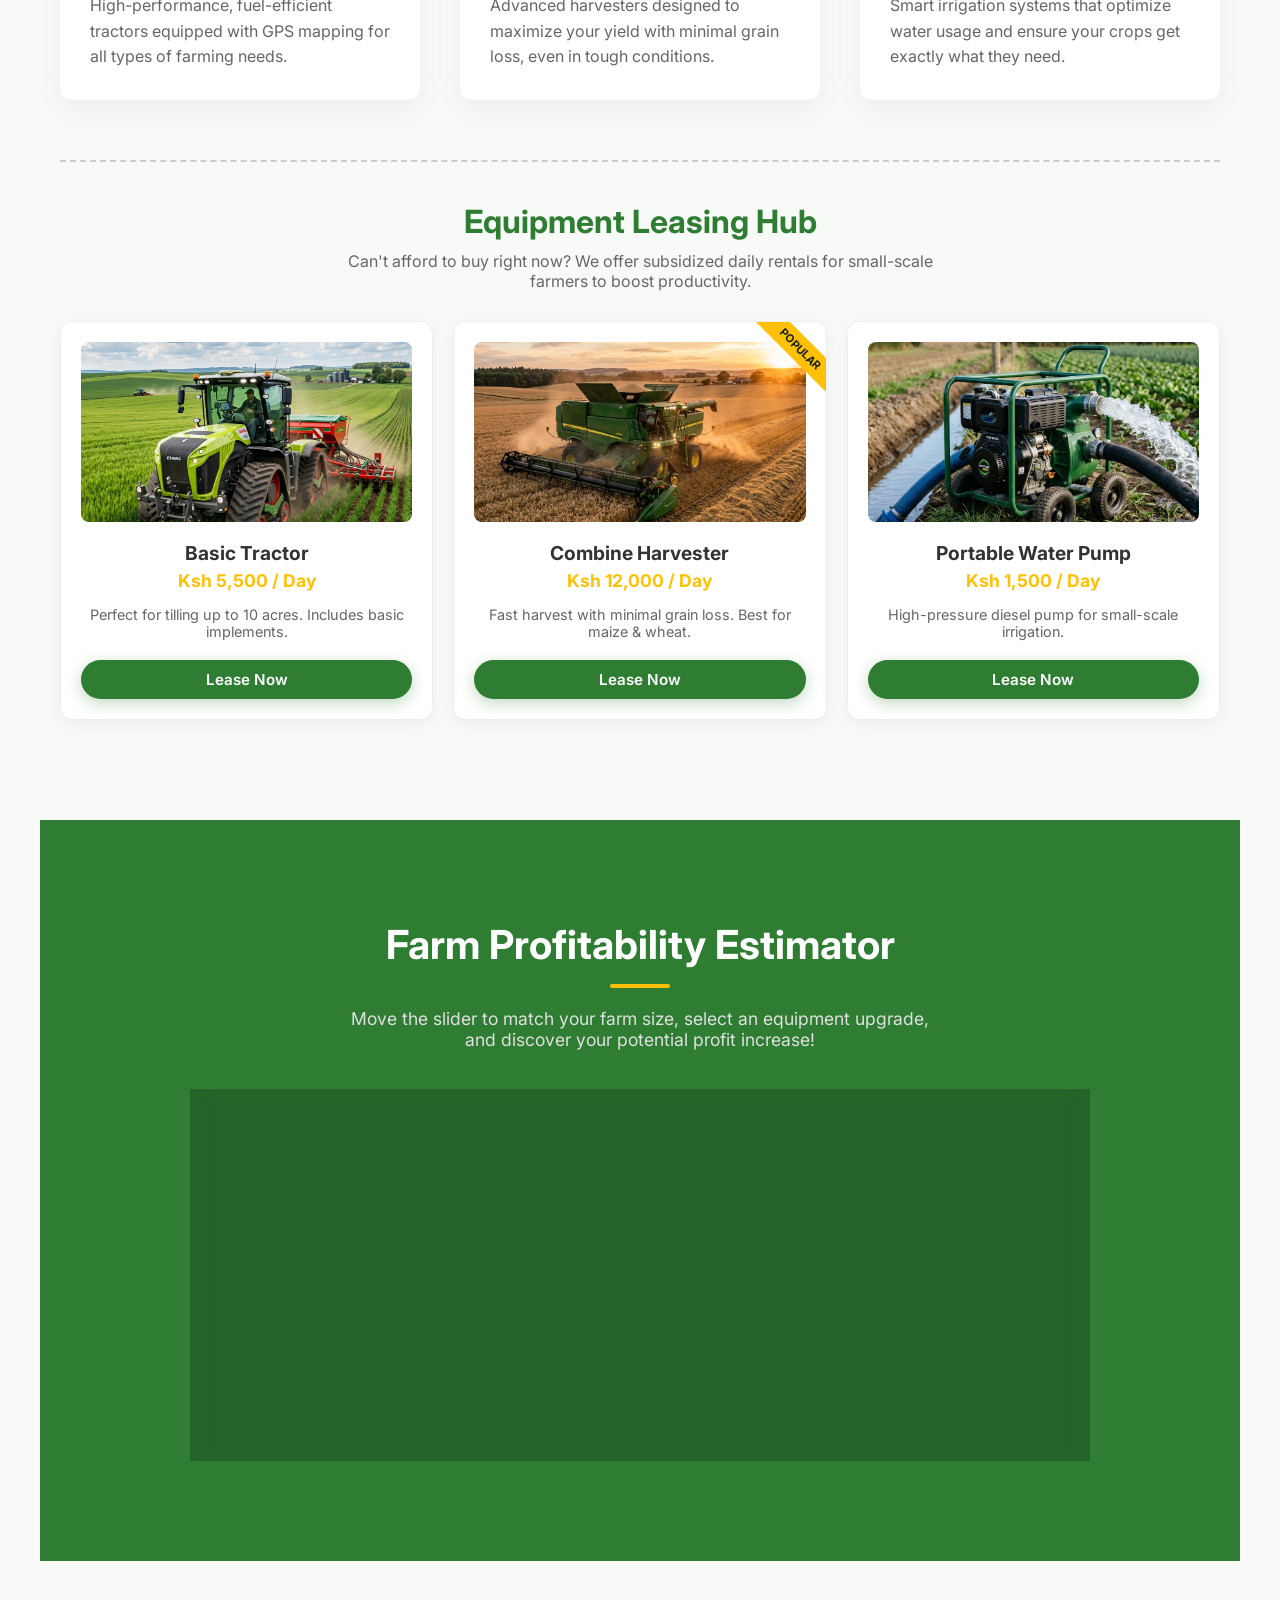
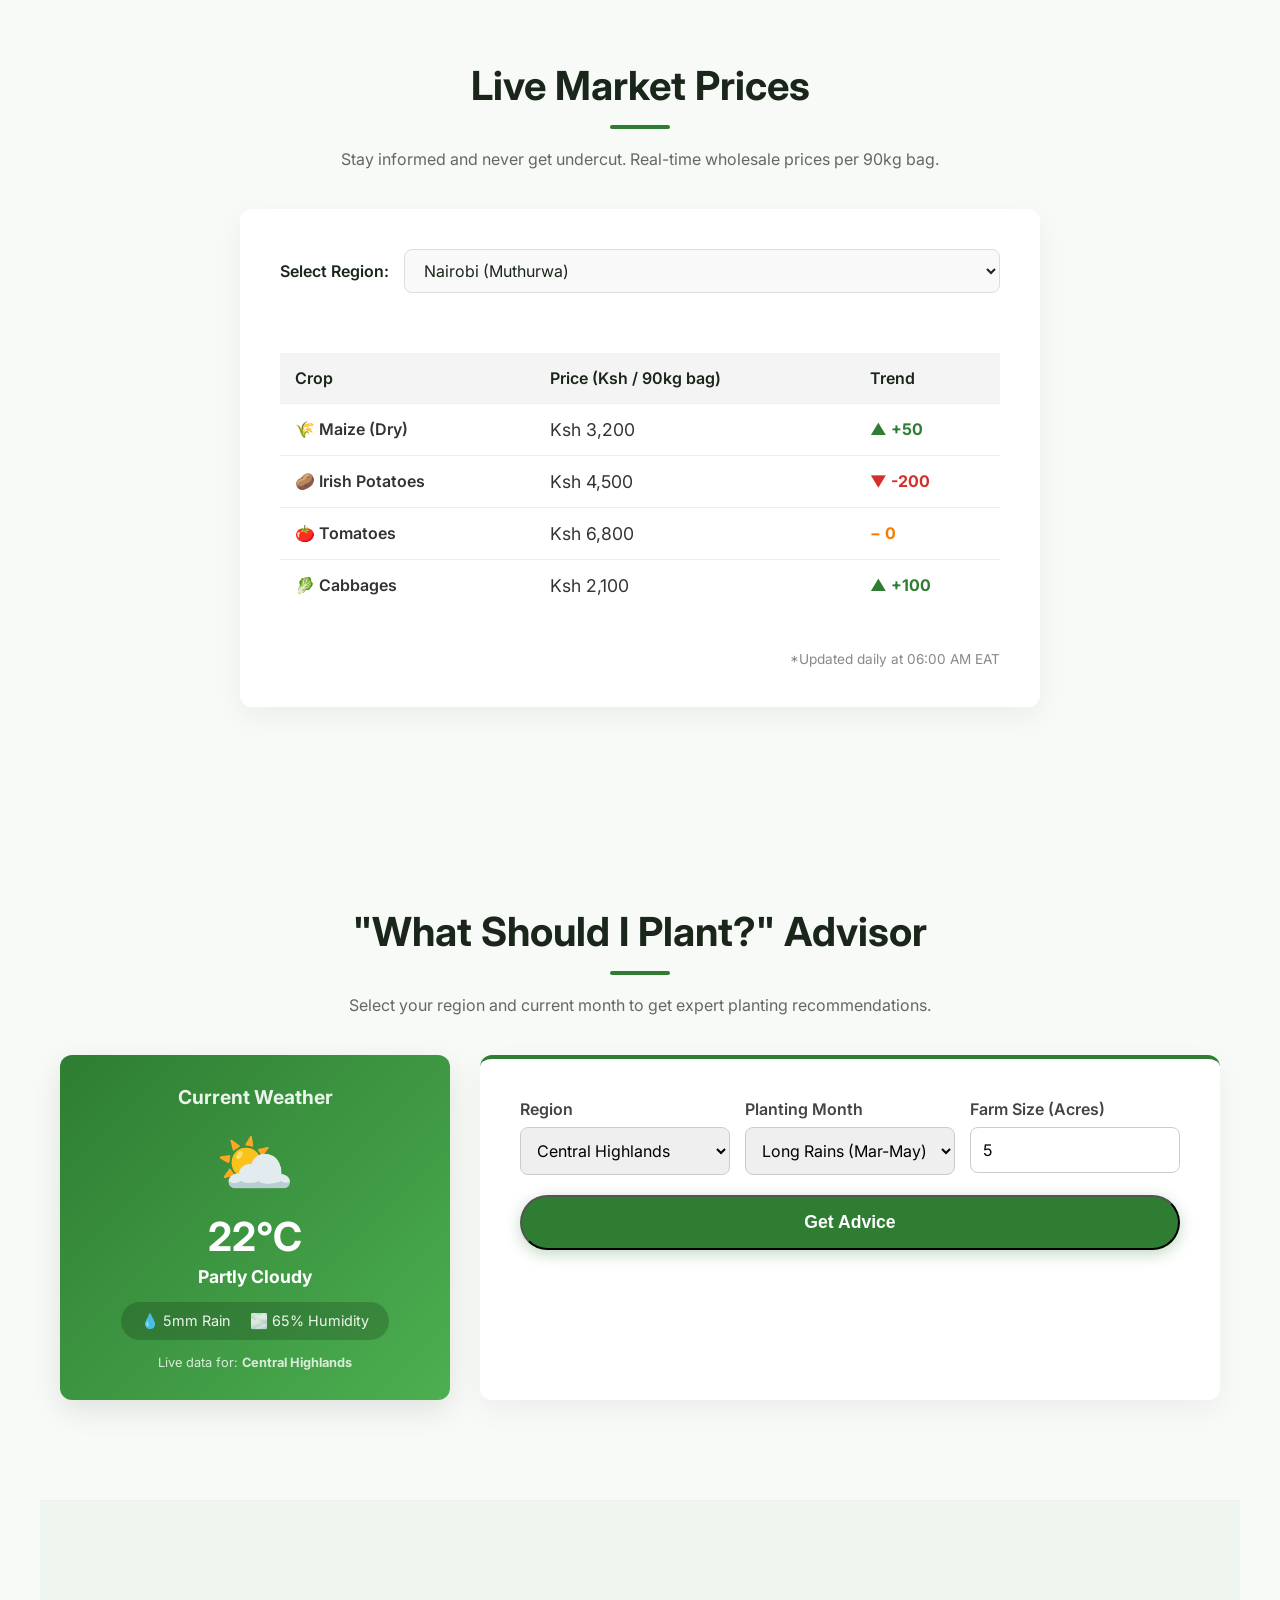
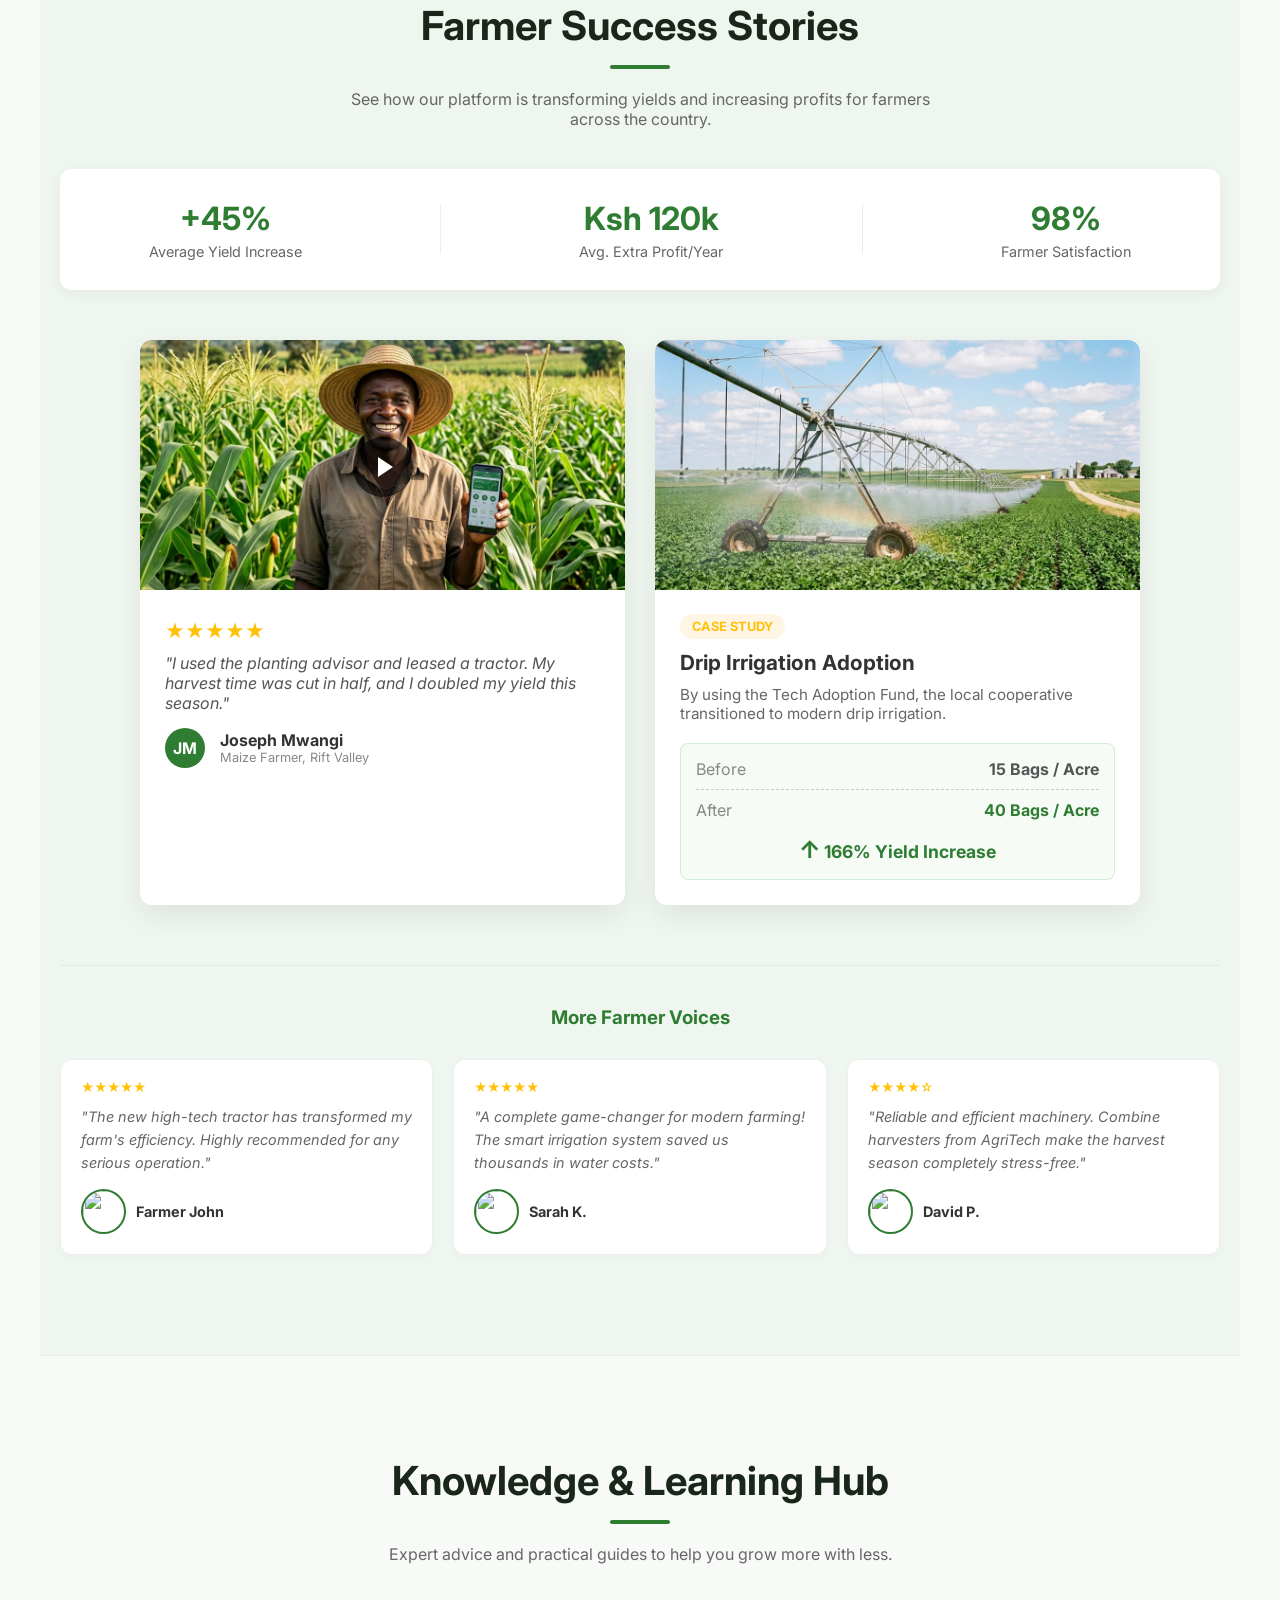
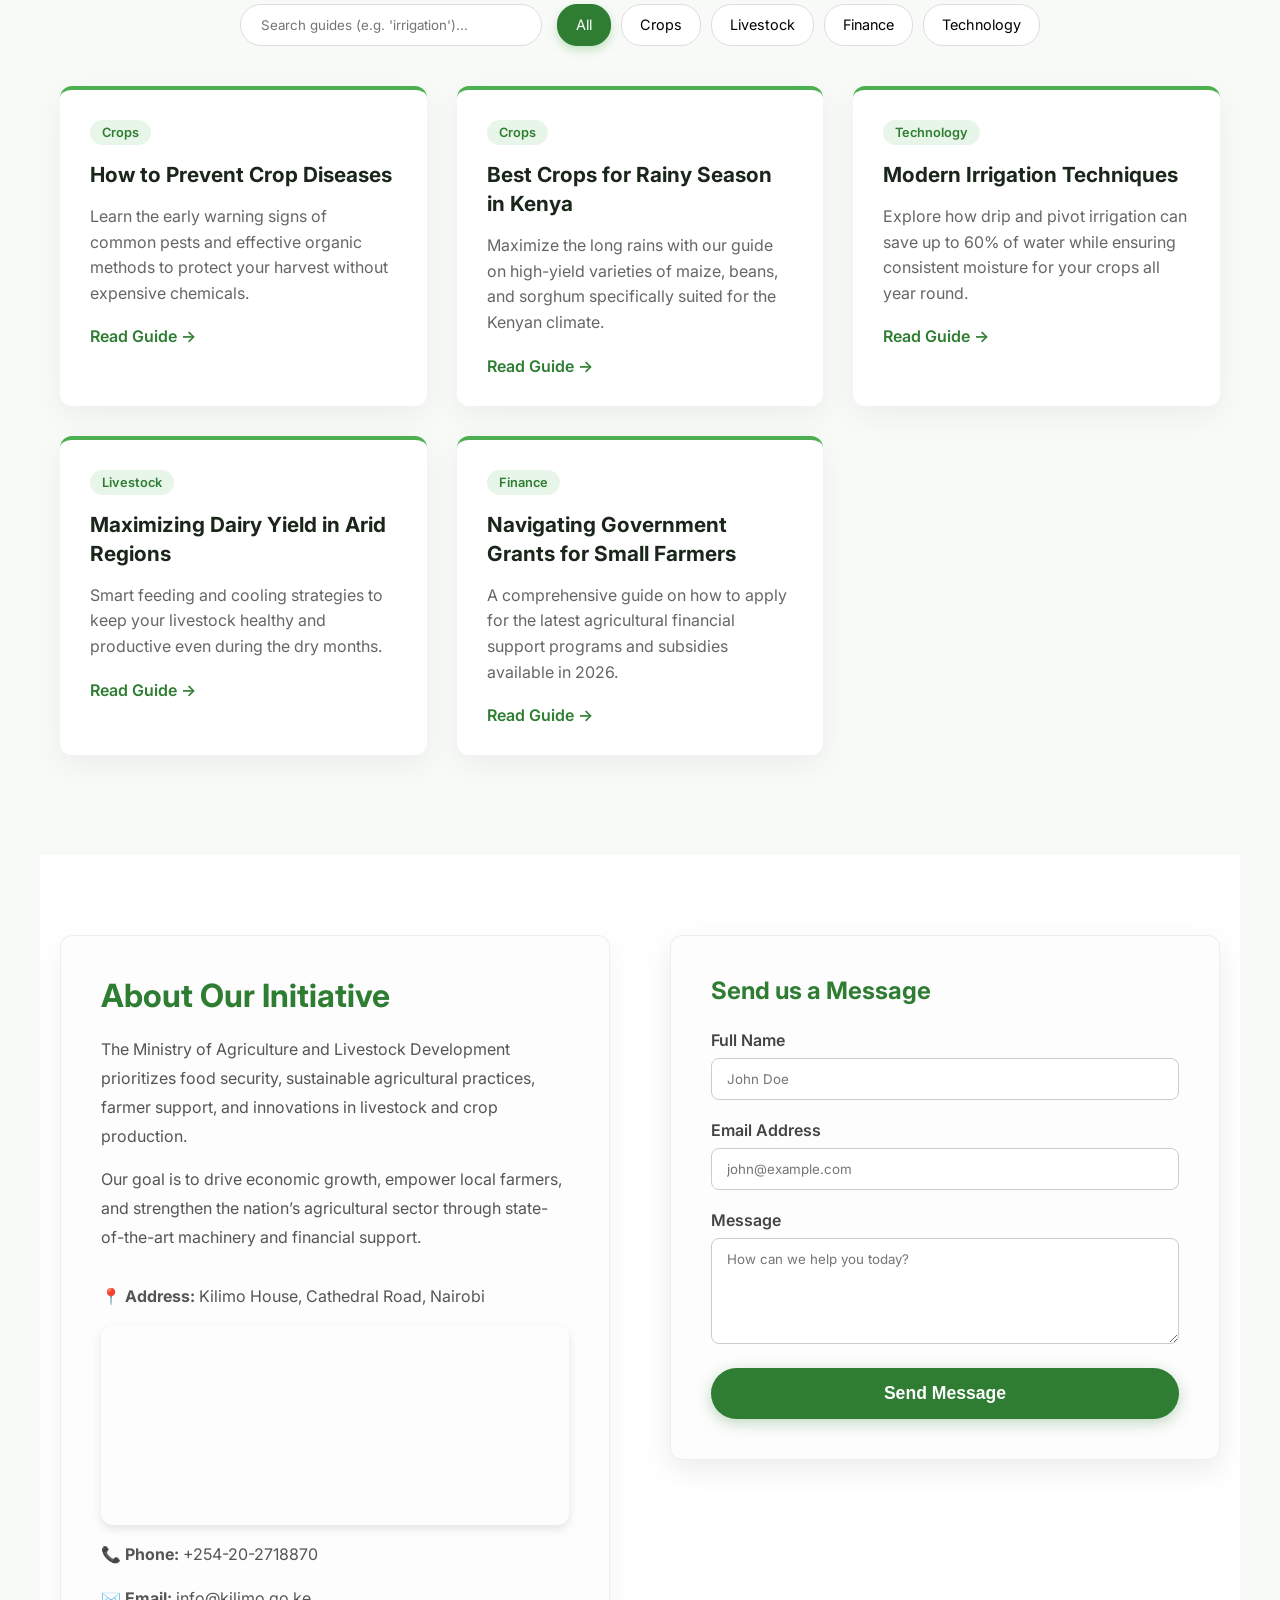
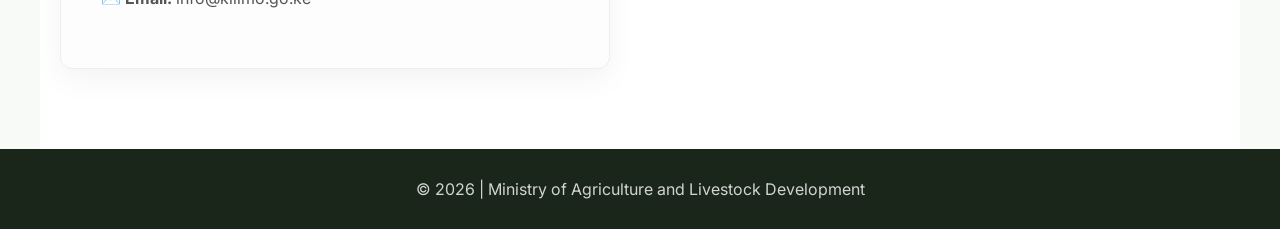
==== commit 4659caf7: "feat: enhance blog with search/categories and add real farmer photos" ====
--- a/index.html
+++ b/index.html
@@ -344,7 +344,7 @@
                 <div style="color: var(--accent-color); font-size: 0.8rem; margin-bottom: 10px;">★★★★★</div>
                 <p style="font-size: 0.9rem; color: #666; line-height: 1.6; font-style: italic;">"The new high-tech tractor has transformed my farm's efficiency. Highly recommended for any serious operation."</p>
                 <div style="margin-top: 15px; display: flex; align-items: center; gap: 10px;">
-                    <img src="https://ui-avatars.com/api/?name=Farmer+John&background=random" style="width: 35px; height: 35px; border-radius: 50%;">
+                    <img src="https://images.unsplash.com/photo-1542462862-23032514757c?w=100&h=100&fit=crop" style="width: 45px; height: 45px; border-radius: 50%; object-fit: cover; border: 2px solid var(--primary-color);">
                     <h4 style="font-size: 0.9rem; margin: 0;">Farmer John</h4>
                 </div>
             </div>
@@ -352,7 +352,7 @@
                 <div style="color: var(--accent-color); font-size: 0.8rem; margin-bottom: 10px;">★★★★★</div>
                 <p style="font-size: 0.9rem; color: #666; line-height: 1.6; font-style: italic;">"A complete game-changer for modern farming! The smart irrigation system saved us thousands in water costs."</p>
                 <div style="margin-top: 15px; display: flex; align-items: center; gap: 10px;">
-                    <img src="https://ui-avatars.com/api/?name=Sarah+K&background=random" style="width: 35px; height: 35px; border-radius: 50%;">
+                    <img src="https://images.unsplash.com/photo-1614742415124-777233f20f5c?w=100&h=100&fit=crop" style="width: 45px; height: 45px; border-radius: 50%; object-fit: cover; border: 2px solid var(--primary-color);">
                     <h4 style="font-size: 0.9rem; margin: 0;">Sarah K.</h4>
                 </div>
             </div>
@@ -360,7 +360,7 @@
                 <div style="color: var(--accent-color); font-size: 0.8rem; margin-bottom: 10px;">★★★★☆</div>
                 <p style="font-size: 0.9rem; color: #666; line-height: 1.6; font-style: italic;">"Reliable and efficient machinery. Combine harvesters from AgriTech make the harvest season completely stress-free."</p>
                 <div style="margin-top: 15px; display: flex; align-items: center; gap: 10px;">
-                    <img src="https://ui-avatars.com/api/?name=David+P&background=random" style="width: 35px; height: 35px; border-radius: 50%;">
+                    <img src="https://images.unsplash.com/photo-1563223552-30d01f391629?w=100&h=100&fit=crop" style="width: 45px; height: 45px; border-radius: 50%; object-fit: cover; border: 2px solid var(--primary-color);">
                     <h4 style="font-size: 0.9rem; margin: 0;">David P.</h4>
                 </div>
             </div>
@@ -369,30 +369,60 @@
 </section>
 
 <section id="blog" class="section">
-    <h2 class="section-title">Latest Agricultural News</h2>
-    <div class="blog-grid">
-        <div class="blog-card fade-in">
+    <h2 class="section-title">Knowledge & Learning Hub</h2>
+    <p style="text-align: center; color: #666; margin-top: -40px; margin-bottom: 40px;">Expert advice and practical guides to help you grow more with less.</p>
+
+    <!-- Search & Filters -->
+    <div class="blog-filters" style="display: flex; justify-content: center; flex-wrap: wrap; gap: 15px; margin-bottom: 40px; max-width: 800px; margin-left: auto; margin-right: auto;">
+        <input type="text" id="blog-search" placeholder="Search guides (e.g. 'irrigation')..." style="flex: 2; min-width: 250px; padding: 12px 20px; border-radius: 30px; border: 1px solid #ddd; outline: none; transition: 0.3s; font-family: 'Inter', sans-serif;">
+        <div class="category-buttons" style="display: flex; gap: 10px; flex-wrap: wrap;">
+            <button class="filter-btn active" data-category="all">All</button>
+            <button class="filter-btn" data-category="Crops">Crops</button>
+            <button class="filter-btn" data-category="Livestock">Livestock</button>
+            <button class="filter-btn" data-category="Finance">Finance</button>
+            <button class="filter-btn" data-category="Technology">Technology</button>
+        </div>
+    </div>
+
+    <div class="blog-grid" id="blog-grid">
+        <div class="blog-card fade-in" data-category="Crops">
             <div class="blog-content">
-                <span class="blog-tag">Sustainability</span>
-                <h3>5 Sustainable Farming Techniques You Need to Know</h3>
-                <p>Discover eco-friendly farming methods that increase yield while protecting the environment and ensuring long-term soil health.</p>
-                <a href="#" class="read-more">Read More &rarr;</a>
-            </div>
-        </div>
-        <div class="blog-card fade-in">
+                <span class="blog-tag">Crops</span>
+                <h3>How to Prevent Crop Diseases</h3>
+                <p>Learn the early warning signs of common pests and effective organic methods to protect your harvest without expensive chemicals.</p>
+                <a href="#" class="read-more">Read Guide &rarr;</a>
+            </div>
+        </div>
+        <div class="blog-card fade-in" data-category="Crops">
+            <div class="blog-content">
+                <span class="blog-tag">Crops</span>
+                <h3>Best Crops for Rainy Season in Kenya</h3>
+                <p>Maximize the long rains with our guide on high-yield varieties of maize, beans, and sorghum specifically suited for the Kenyan climate.</p>
+                <a href="#" class="read-more">Read Guide &rarr;</a>
+            </div>
+        </div>
+        <div class="blog-card fade-in" data-category="Technology">
             <div class="blog-content">
                 <span class="blog-tag">Technology</span>
-                <h3>How AI is Revolutionizing Agriculture in 2026</h3>
-                <p>Explore the latest innovations in agricultural technology, from drone scouting to automated harvest systems.</p>
-                <a href="#" class="read-more">Read More &rarr;</a>
-            </div>
-        </div>
-        <div class="blog-card fade-in">
+                <h3>Modern Irrigation Techniques</h3>
+                <p>Explore how drip and pivot irrigation can save up to 60% of water while ensuring consistent moisture for your crops all year round.</p>
+                <a href="#" class="read-more">Read Guide &rarr;</a>
+            </div>
+        </div>
+        <div class="blog-card fade-in" data-category="Livestock">
+            <div class="blog-content">
+                <span class="blog-tag">Livestock</span>
+                <h3>Maximizing Dairy Yield in Arid Regions</h3>
+                <p>Smart feeding and cooling strategies to keep your livestock healthy and productive even during the dry months.</p>
+                <a href="#" class="read-more">Read Guide &rarr;</a>
+            </div>
+        </div>
+        <div class="blog-card fade-in" data-category="Finance">
             <div class="blog-content">
                 <span class="blog-tag">Finance</span>
                 <h3>Navigating Government Grants for Small Farmers</h3>
-                <p>A comprehensive guide on how to apply for the latest agricultural financial support programs and subsidies.</p>
-                <a href="finance.html" class="read-more">Read More &rarr;</a>
+                <p>A comprehensive guide on how to apply for the latest agricultural financial support programs and subsidies available in 2026.</p>
+                <a href="finance.html" class="read-more">Read Guide &rarr;</a>
             </div>
         </div>
     </div>
--- a/style.css
+++ b/style.css
@@ -1031,3 +1031,54 @@
 [data-theme="dark"] .farmer-voice-card p {
     color: #ccc !important;
 }
+
+/* Blog Filters & Search */
+.blog-filters input:focus {
+    border-color: var(--primary-color);
+    box-shadow: 0 0 10px rgba(76, 175, 80, 0.1);
+}
+
+.filter-btn {
+    padding: 8px 18px;
+    border-radius: 20px;
+    border: 1px solid #ddd;
+    background: white;
+    cursor: pointer;
+    font-size: 0.9rem;
+    transition: 0.3s;
+    font-family: 'Inter', sans-serif;
+}
+
+.filter-btn:hover {
+    background: #f5f5f5;
+    border-color: #ccc;
+}
+
+.filter-btn.active {
+    background: var(--primary-color);
+    color: white;
+    border-color: var(--primary-color);
+    box-shadow: 0 4px 10px rgba(76, 175, 80, 0.3);
+}
+
+/* Dark Mode for Blog Filters */
+[data-theme="dark"] .blog-filters input {
+    background-color: #1e1e1e !important;
+    border-color: #333 !important;
+    color: #e0e0e0 !important;
+}
+
+[data-theme="dark"] .filter-btn {
+    background: #1e1e1e;
+    border-color: #333;
+    color: #ccc;
+}
+
+[data-theme="dark"] .filter-btn:hover {
+    background: #2a2a2a;
+}
+
+[data-theme="dark"] .filter-btn.active {
+    background: var(--primary-color);
+    color: white;
+}
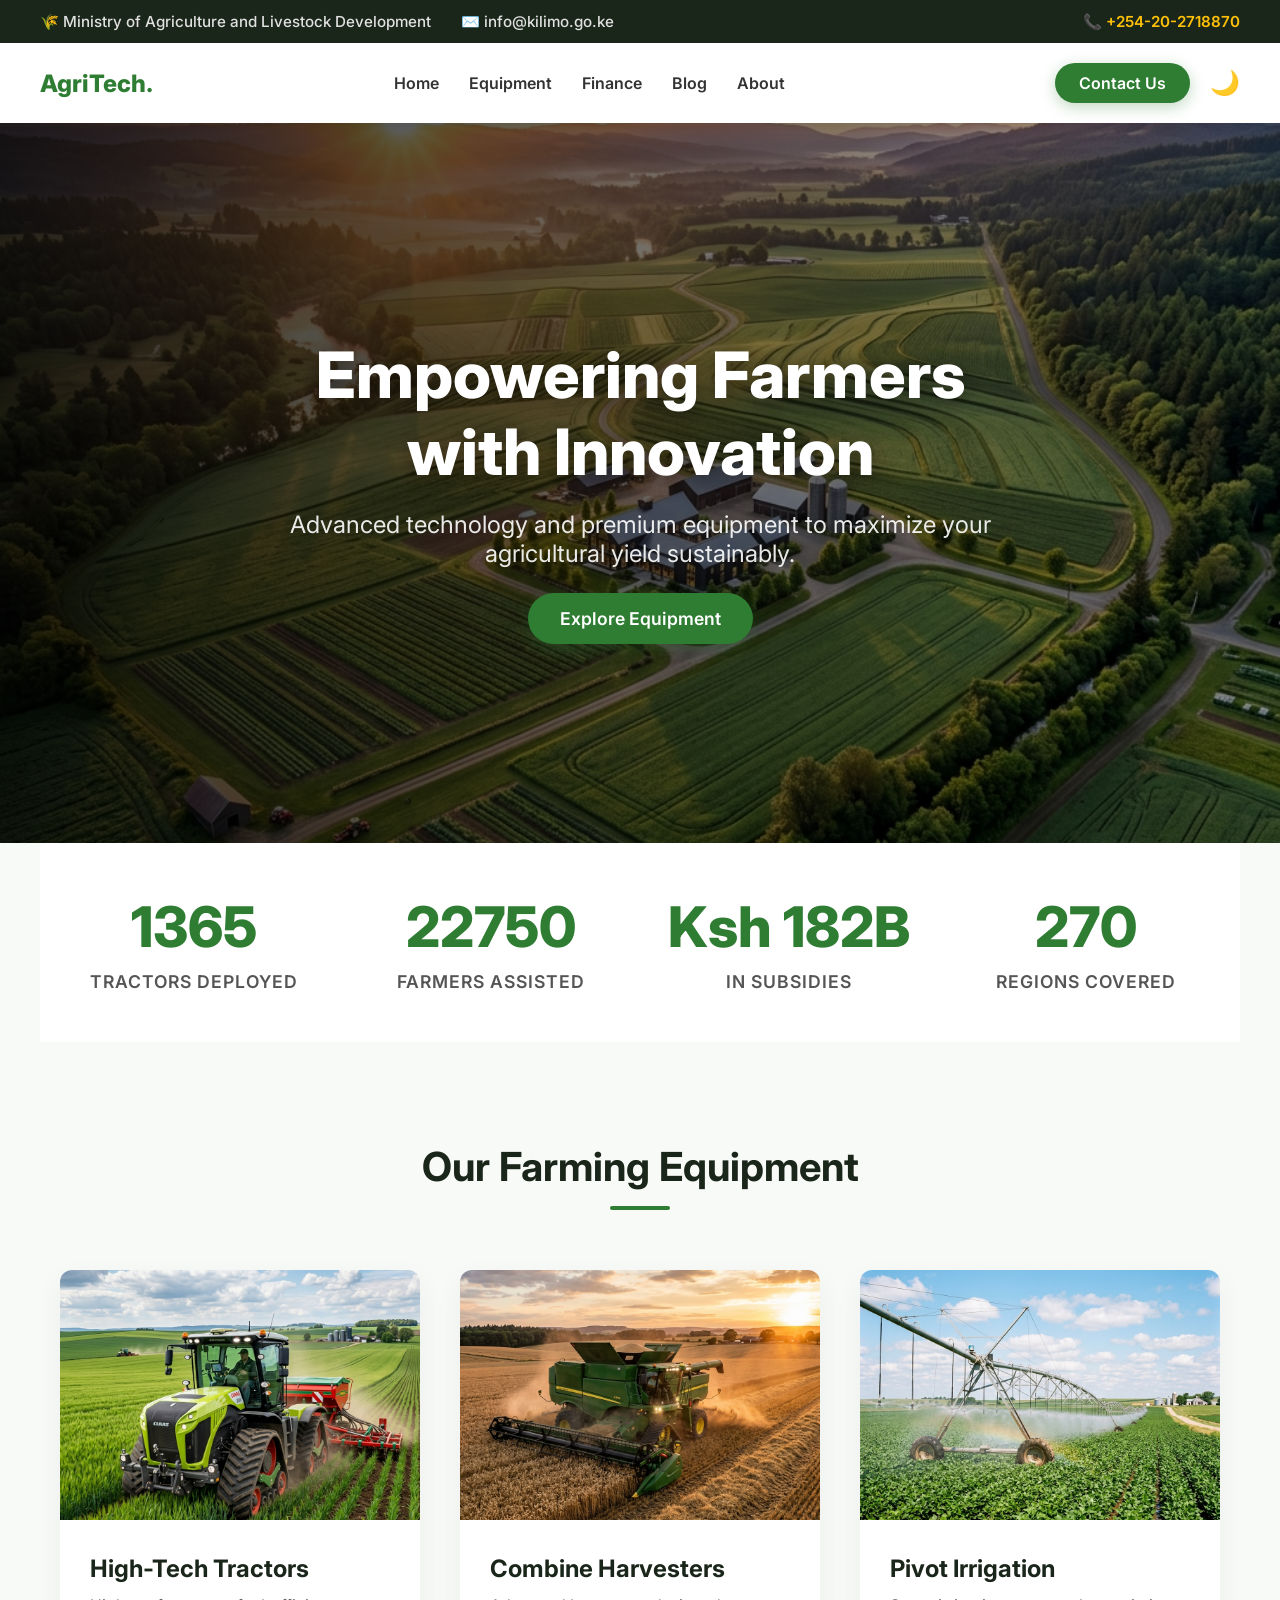
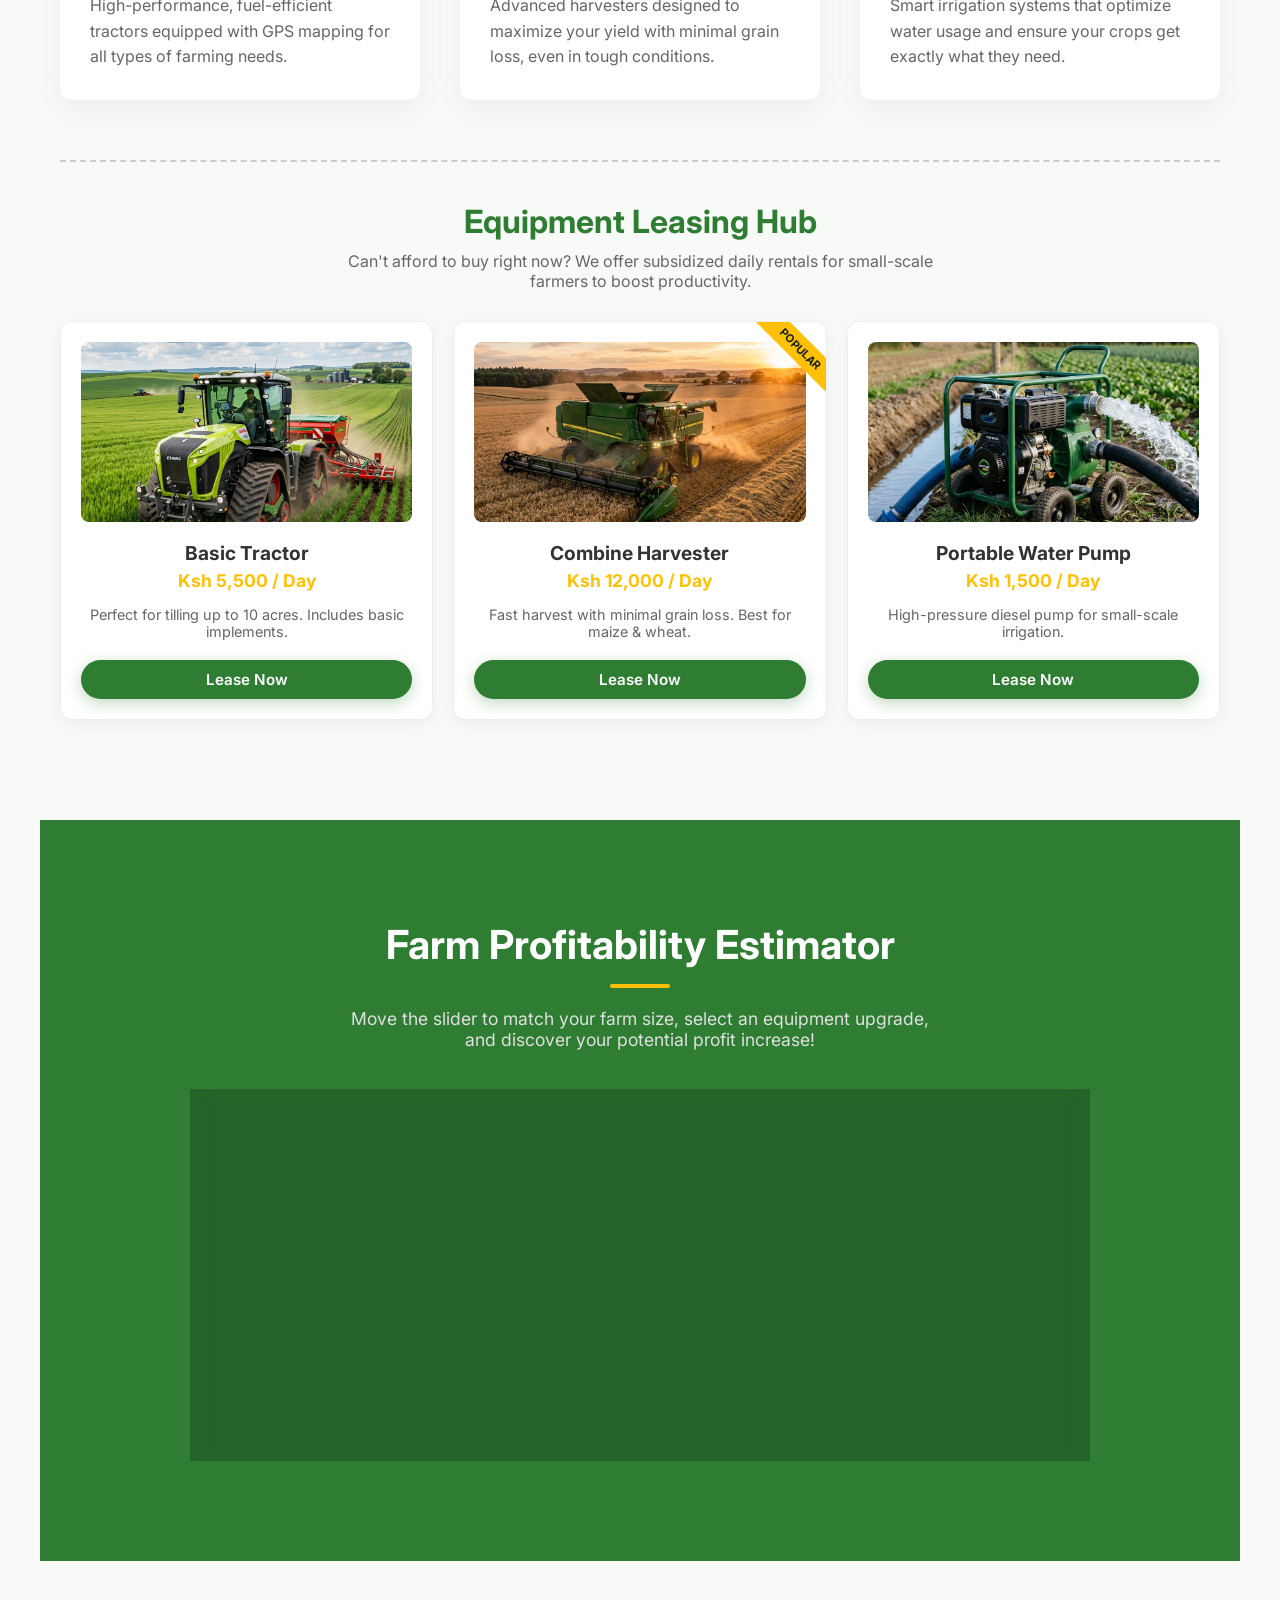
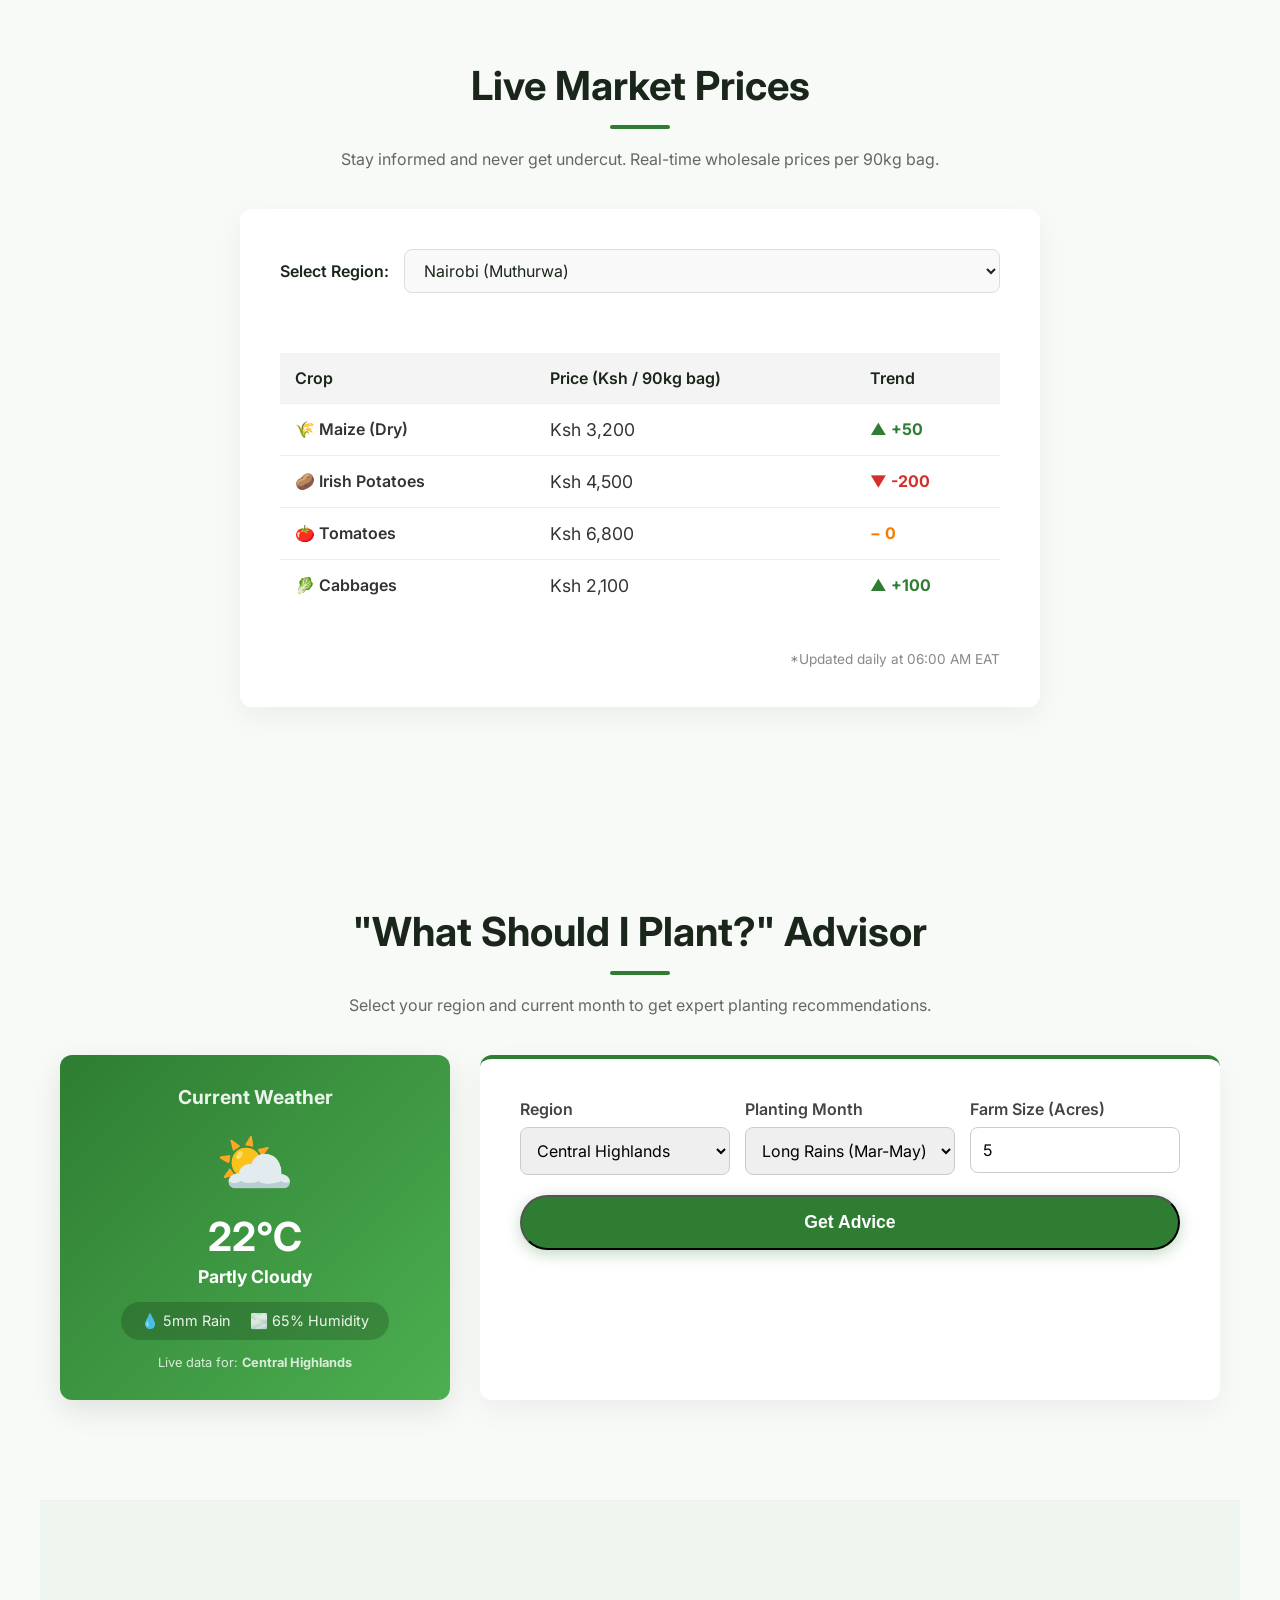
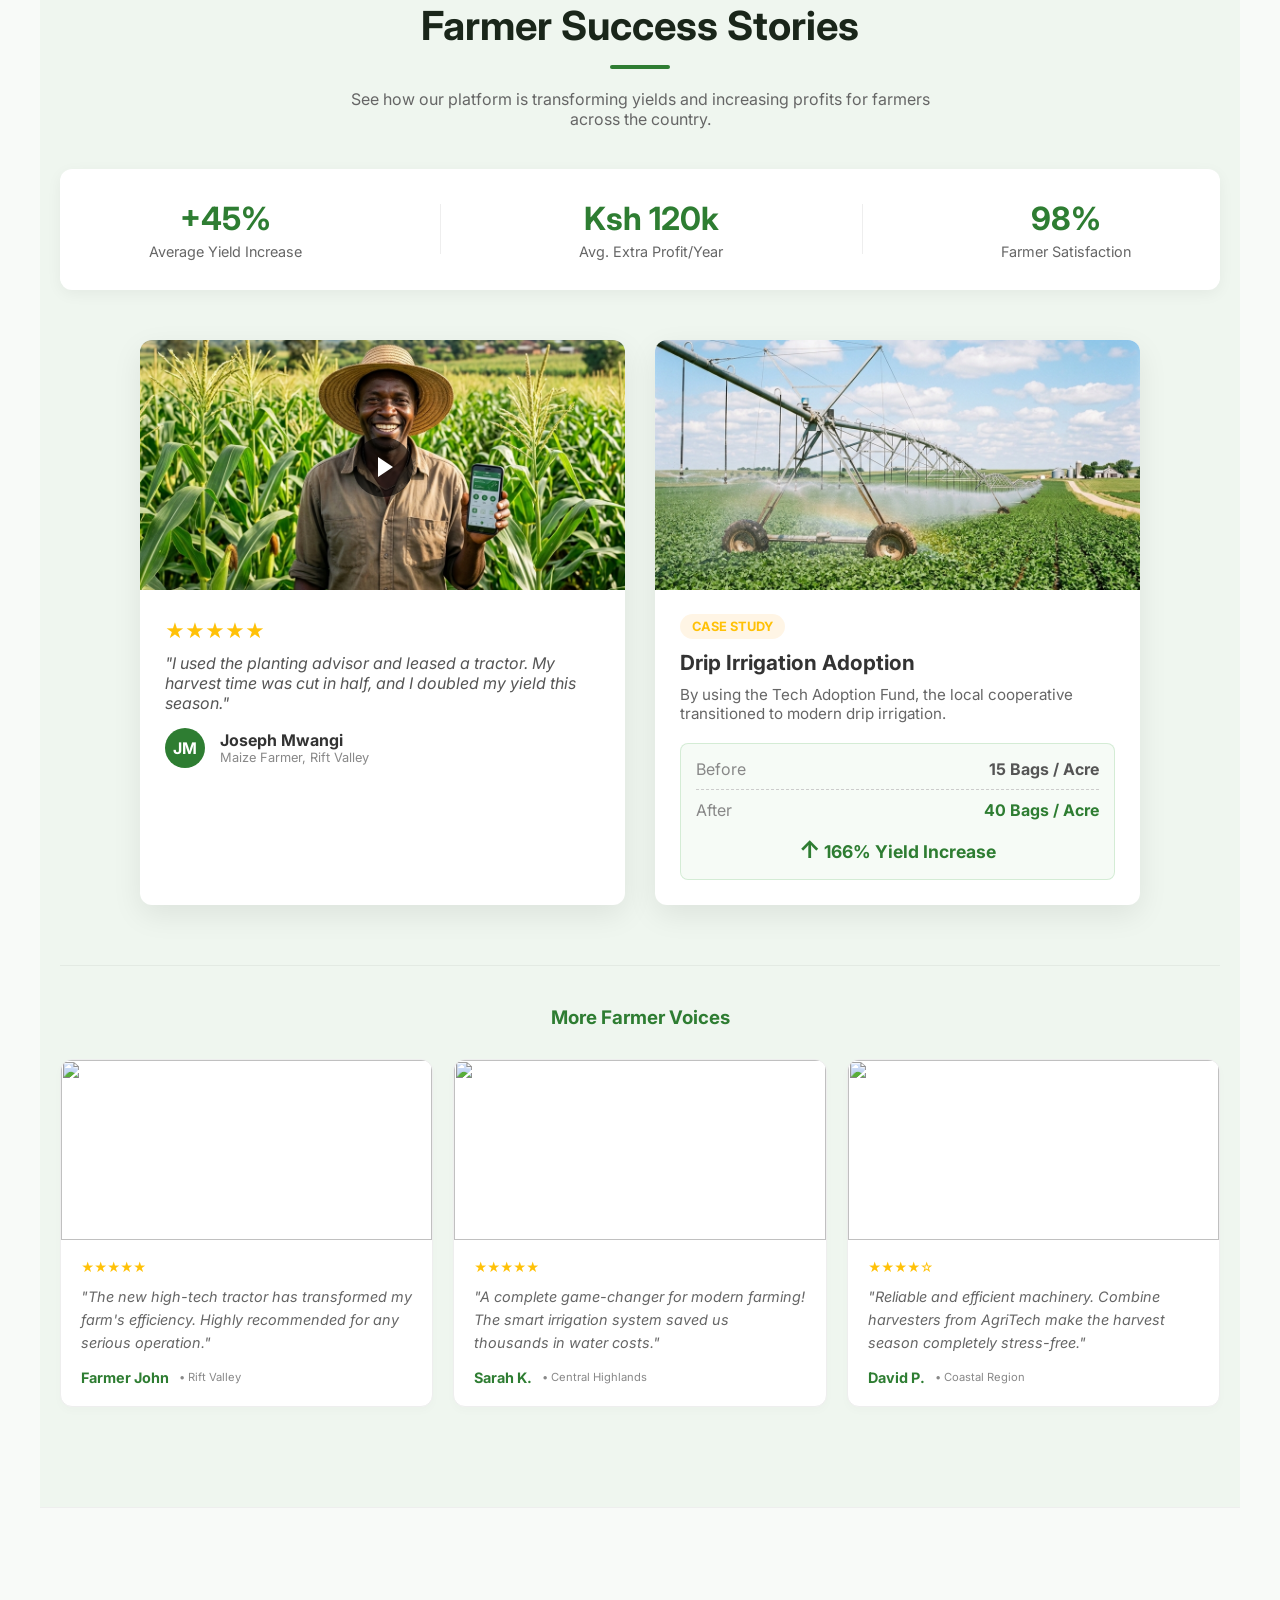
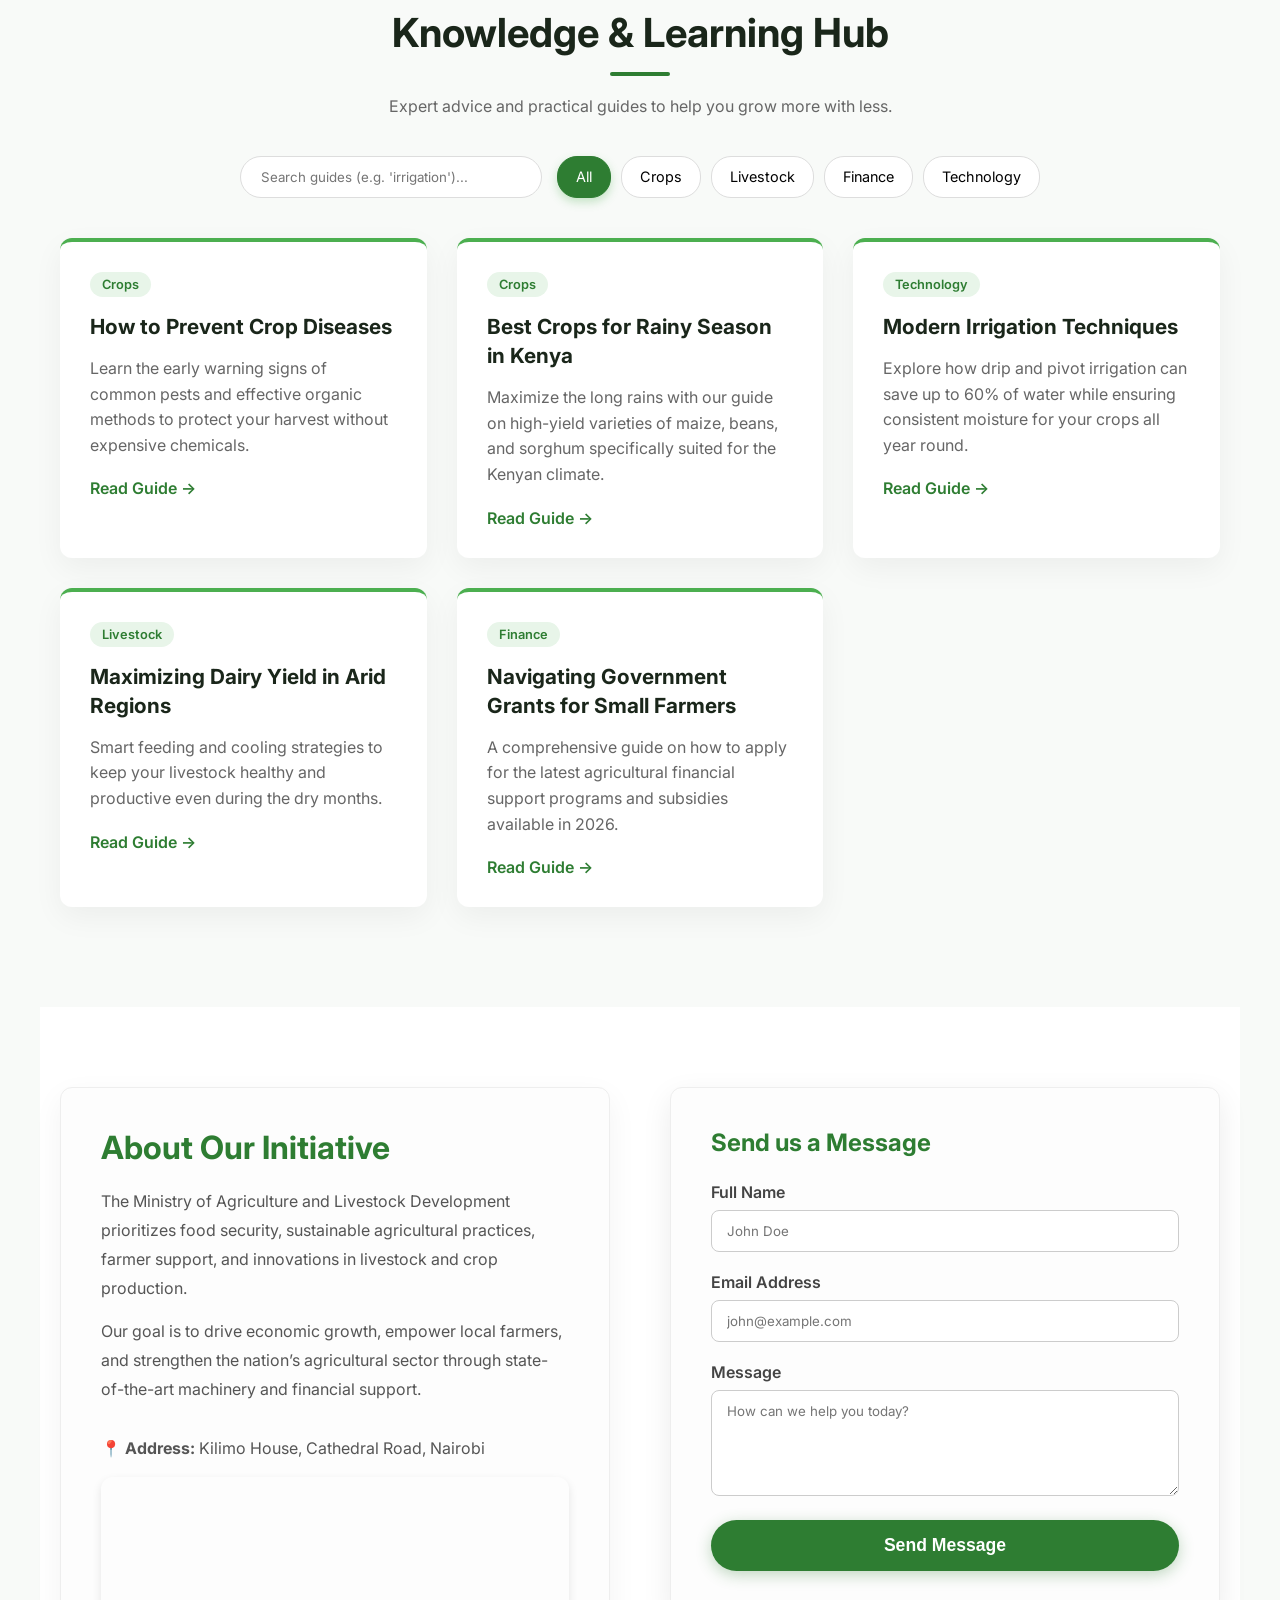
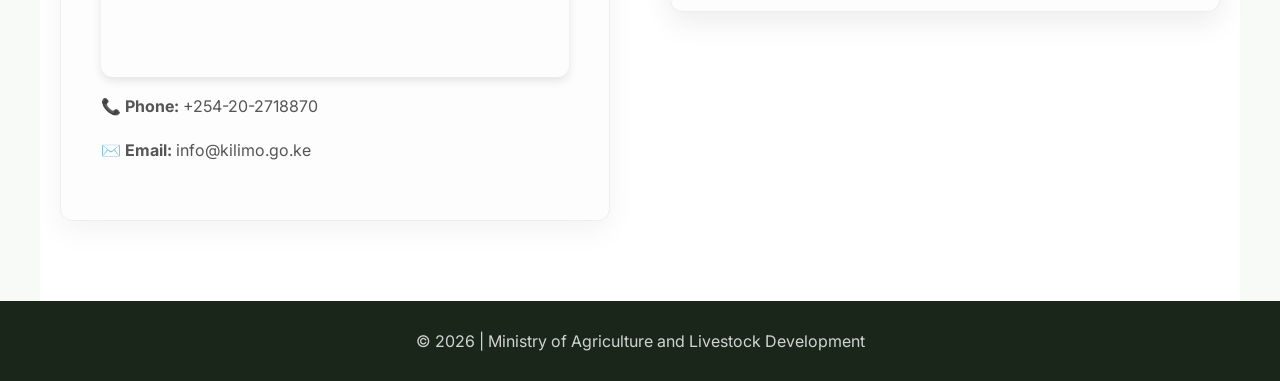
==== commit 950f7a89: "feat: add dedicated guide page and improve farmer testimonials layout" ====
--- a/index.html
+++ b/index.html
@@ -340,28 +340,37 @@
     <div style="margin-top: 60px; padding-top: 40px; border-top: 1px solid rgba(0,0,0,0.05);">
         <h3 style="text-align: center; margin-bottom: 30px; color: var(--primary-color);">More Farmer Voices</h3>
         <div style="display: grid; grid-template-columns: repeat(auto-fit, minmax(280px, 1fr)); gap: 20px;">
-            <div class="farmer-voice-card" style="background: white; padding: 20px; border-radius: 12px; border: 1px solid #eee; box-shadow: 0 4px 10px rgba(0,0,0,0.02);">
-                <div style="color: var(--accent-color); font-size: 0.8rem; margin-bottom: 10px;">★★★★★</div>
-                <p style="font-size: 0.9rem; color: #666; line-height: 1.6; font-style: italic;">"The new high-tech tractor has transformed my farm's efficiency. Highly recommended for any serious operation."</p>
-                <div style="margin-top: 15px; display: flex; align-items: center; gap: 10px;">
-                    <img src="https://images.unsplash.com/photo-1542462862-23032514757c?w=100&h=100&fit=crop" style="width: 45px; height: 45px; border-radius: 50%; object-fit: cover; border: 2px solid var(--primary-color);">
-                    <h4 style="font-size: 0.9rem; margin: 0;">Farmer John</h4>
-                </div>
-            </div>
-            <div class="farmer-voice-card" style="background: white; padding: 20px; border-radius: 12px; border: 1px solid #eee; box-shadow: 0 4px 10px rgba(0,0,0,0.02);">
-                <div style="color: var(--accent-color); font-size: 0.8rem; margin-bottom: 10px;">★★★★★</div>
-                <p style="font-size: 0.9rem; color: #666; line-height: 1.6; font-style: italic;">"A complete game-changer for modern farming! The smart irrigation system saved us thousands in water costs."</p>
-                <div style="margin-top: 15px; display: flex; align-items: center; gap: 10px;">
-                    <img src="https://images.unsplash.com/photo-1614742415124-777233f20f5c?w=100&h=100&fit=crop" style="width: 45px; height: 45px; border-radius: 50%; object-fit: cover; border: 2px solid var(--primary-color);">
-                    <h4 style="font-size: 0.9rem; margin: 0;">Sarah K.</h4>
-                </div>
-            </div>
-            <div class="farmer-voice-card" style="background: white; padding: 20px; border-radius: 12px; border: 1px solid #eee; box-shadow: 0 4px 10px rgba(0,0,0,0.02);">
-                <div style="color: var(--accent-color); font-size: 0.8rem; margin-bottom: 10px;">★★★★☆</div>
-                <p style="font-size: 0.9rem; color: #666; line-height: 1.6; font-style: italic;">"Reliable and efficient machinery. Combine harvesters from AgriTech make the harvest season completely stress-free."</p>
-                <div style="margin-top: 15px; display: flex; align-items: center; gap: 10px;">
-                    <img src="https://images.unsplash.com/photo-1563223552-30d01f391629?w=100&h=100&fit=crop" style="width: 45px; height: 45px; border-radius: 50%; object-fit: cover; border: 2px solid var(--primary-color);">
-                    <h4 style="font-size: 0.9rem; margin: 0;">David P.</h4>
+            <div class="farmer-voice-card" style="background: white; border-radius: 12px; border: 1px solid #eee; box-shadow: 0 4px 10px rgba(0,0,0,0.02); overflow: hidden; display: flex; flex-direction: column;">
+                <img src="https://i.pravatar.cc/150?u=farmerjohn" style="width: 100%; height: 180px; object-fit: cover;">
+                <div style="padding: 20px;">
+                    <div style="color: var(--accent-color); font-size: 0.8rem; margin-bottom: 10px;">★★★★★</div>
+                    <p style="font-size: 0.9rem; color: #666; line-height: 1.6; font-style: italic;">"The new high-tech tractor has transformed my farm's efficiency. Highly recommended for any serious operation."</p>
+                    <div style="margin-top: 15px; display: flex; align-items: center; gap: 10px;">
+                        <h4 style="font-size: 0.9rem; margin: 0; color: var(--primary-color);">Farmer John</h4>
+                        <span style="font-size: 0.7rem; color: #888;">• Rift Valley</span>
+                    </div>
+                </div>
+            </div>
+            <div class="farmer-voice-card" style="background: white; border-radius: 12px; border: 1px solid #eee; box-shadow: 0 4px 10px rgba(0,0,0,0.02); overflow: hidden; display: flex; flex-direction: column;">
+                <img src="https://i.pravatar.cc/150?u=sarahk" style="width: 100%; height: 180px; object-fit: cover;">
+                <div style="padding: 20px;">
+                    <div style="color: var(--accent-color); font-size: 0.8rem; margin-bottom: 10px;">★★★★★</div>
+                    <p style="font-size: 0.9rem; color: #666; line-height: 1.6; font-style: italic;">"A complete game-changer for modern farming! The smart irrigation system saved us thousands in water costs."</p>
+                    <div style="margin-top: 15px; display: flex; align-items: center; gap: 10px;">
+                        <h4 style="font-size: 0.9rem; margin: 0; color: var(--primary-color);">Sarah K.</h4>
+                        <span style="font-size: 0.7rem; color: #888;">• Central Highlands</span>
+                    </div>
+                </div>
+            </div>
+            <div class="farmer-voice-card" style="background: white; border-radius: 12px; border: 1px solid #eee; box-shadow: 0 4px 10px rgba(0,0,0,0.02); overflow: hidden; display: flex; flex-direction: column;">
+                <img src="https://i.pravatar.cc/150?u=davidp" style="width: 100%; height: 180px; object-fit: cover;">
+                <div style="padding: 20px;">
+                    <div style="color: var(--accent-color); font-size: 0.8rem; margin-bottom: 10px;">★★★★☆</div>
+                    <p style="font-size: 0.9rem; color: #666; line-height: 1.6; font-style: italic;">"Reliable and efficient machinery. Combine harvesters from AgriTech make the harvest season completely stress-free."</p>
+                    <div style="margin-top: 15px; display: flex; align-items: center; gap: 10px;">
+                        <h4 style="font-size: 0.9rem; margin: 0; color: var(--primary-color);">David P.</h4>
+                        <span style="font-size: 0.7rem; color: #888;">• Coastal Region</span>
+                    </div>
                 </div>
             </div>
         </div>
@@ -390,7 +399,7 @@
                 <span class="blog-tag">Crops</span>
                 <h3>How to Prevent Crop Diseases</h3>
                 <p>Learn the early warning signs of common pests and effective organic methods to protect your harvest without expensive chemicals.</p>
-                <a href="#" class="read-more">Read Guide &rarr;</a>
+                <a href="guide.html?id=crop-diseases" class="read-more">Read Guide &rarr;</a>
             </div>
         </div>
         <div class="blog-card fade-in" data-category="Crops">
@@ -398,7 +407,7 @@
                 <span class="blog-tag">Crops</span>
                 <h3>Best Crops for Rainy Season in Kenya</h3>
                 <p>Maximize the long rains with our guide on high-yield varieties of maize, beans, and sorghum specifically suited for the Kenyan climate.</p>
-                <a href="#" class="read-more">Read Guide &rarr;</a>
+                <a href="guide.html?id=rainy-season" class="read-more">Read Guide &rarr;</a>
             </div>
         </div>
         <div class="blog-card fade-in" data-category="Technology">
@@ -406,7 +415,7 @@
                 <span class="blog-tag">Technology</span>
                 <h3>Modern Irrigation Techniques</h3>
                 <p>Explore how drip and pivot irrigation can save up to 60% of water while ensuring consistent moisture for your crops all year round.</p>
-                <a href="#" class="read-more">Read Guide &rarr;</a>
+                <a href="guide.html?id=irrigation" class="read-more">Read Guide &rarr;</a>
             </div>
         </div>
         <div class="blog-card fade-in" data-category="Livestock">
--- a/style.css
+++ b/style.css
@@ -1031,6 +1031,12 @@
 [data-theme="dark"] .farmer-voice-card p {
     color: #ccc !important;
 }
+[data-theme="dark"] .farmer-voice-card h4 {
+    color: var(--accent-color) !important;
+}
+[data-theme="dark"] .farmer-voice-card span {
+    color: #888 !important;
+}
 
 /* Blog Filters & Search */
 .blog-filters input:focus {
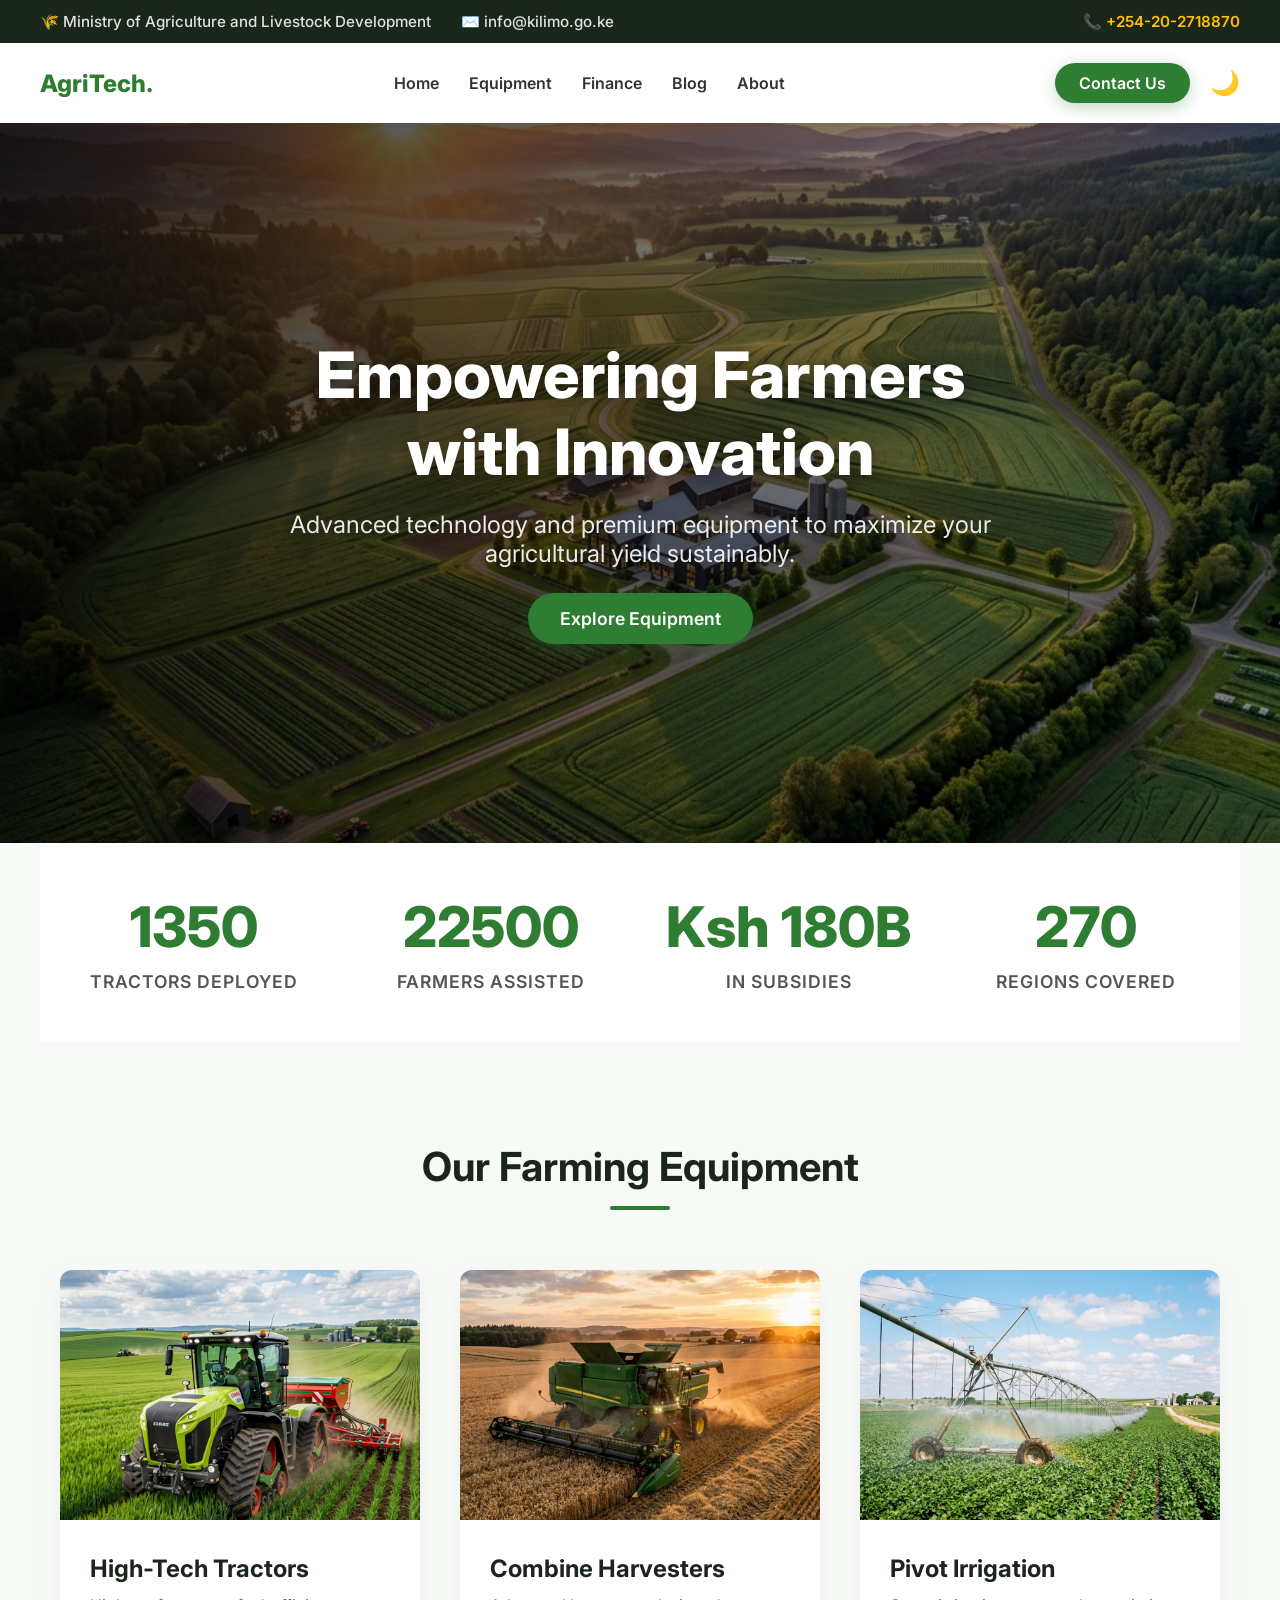
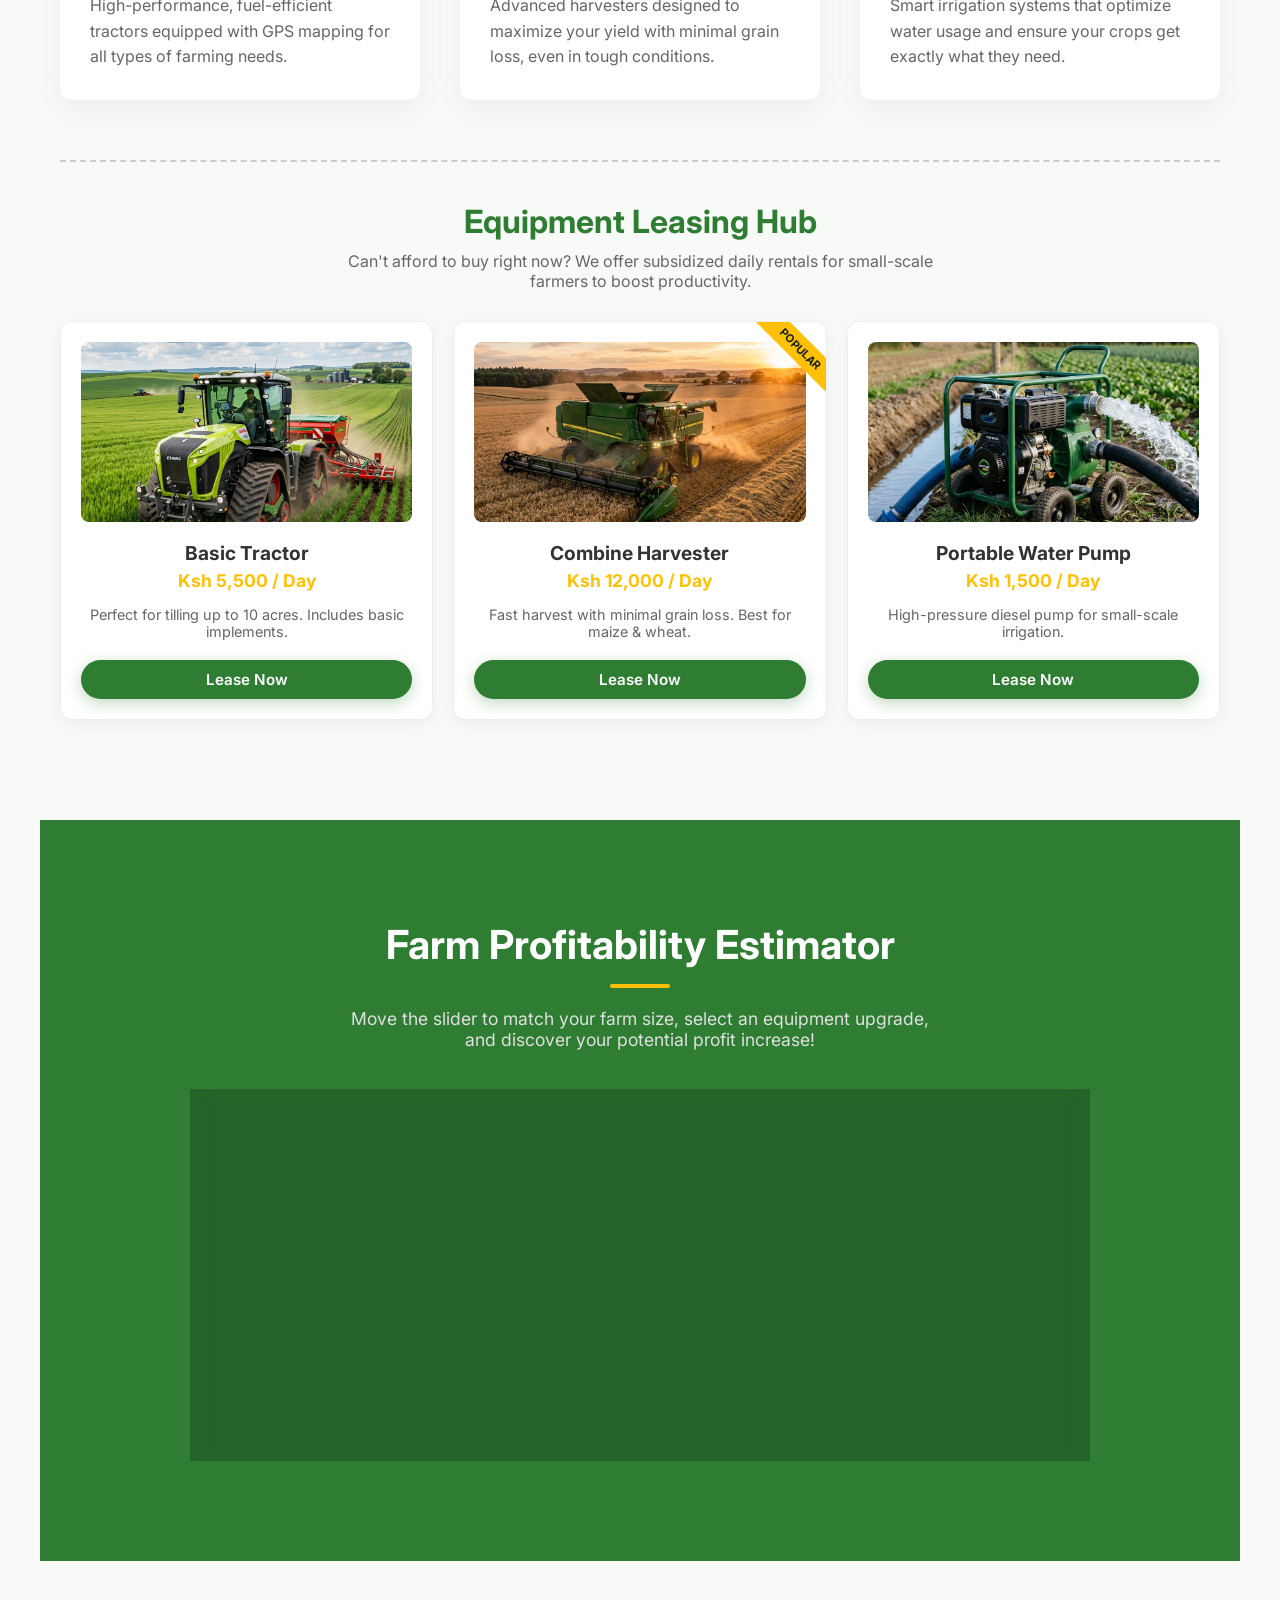
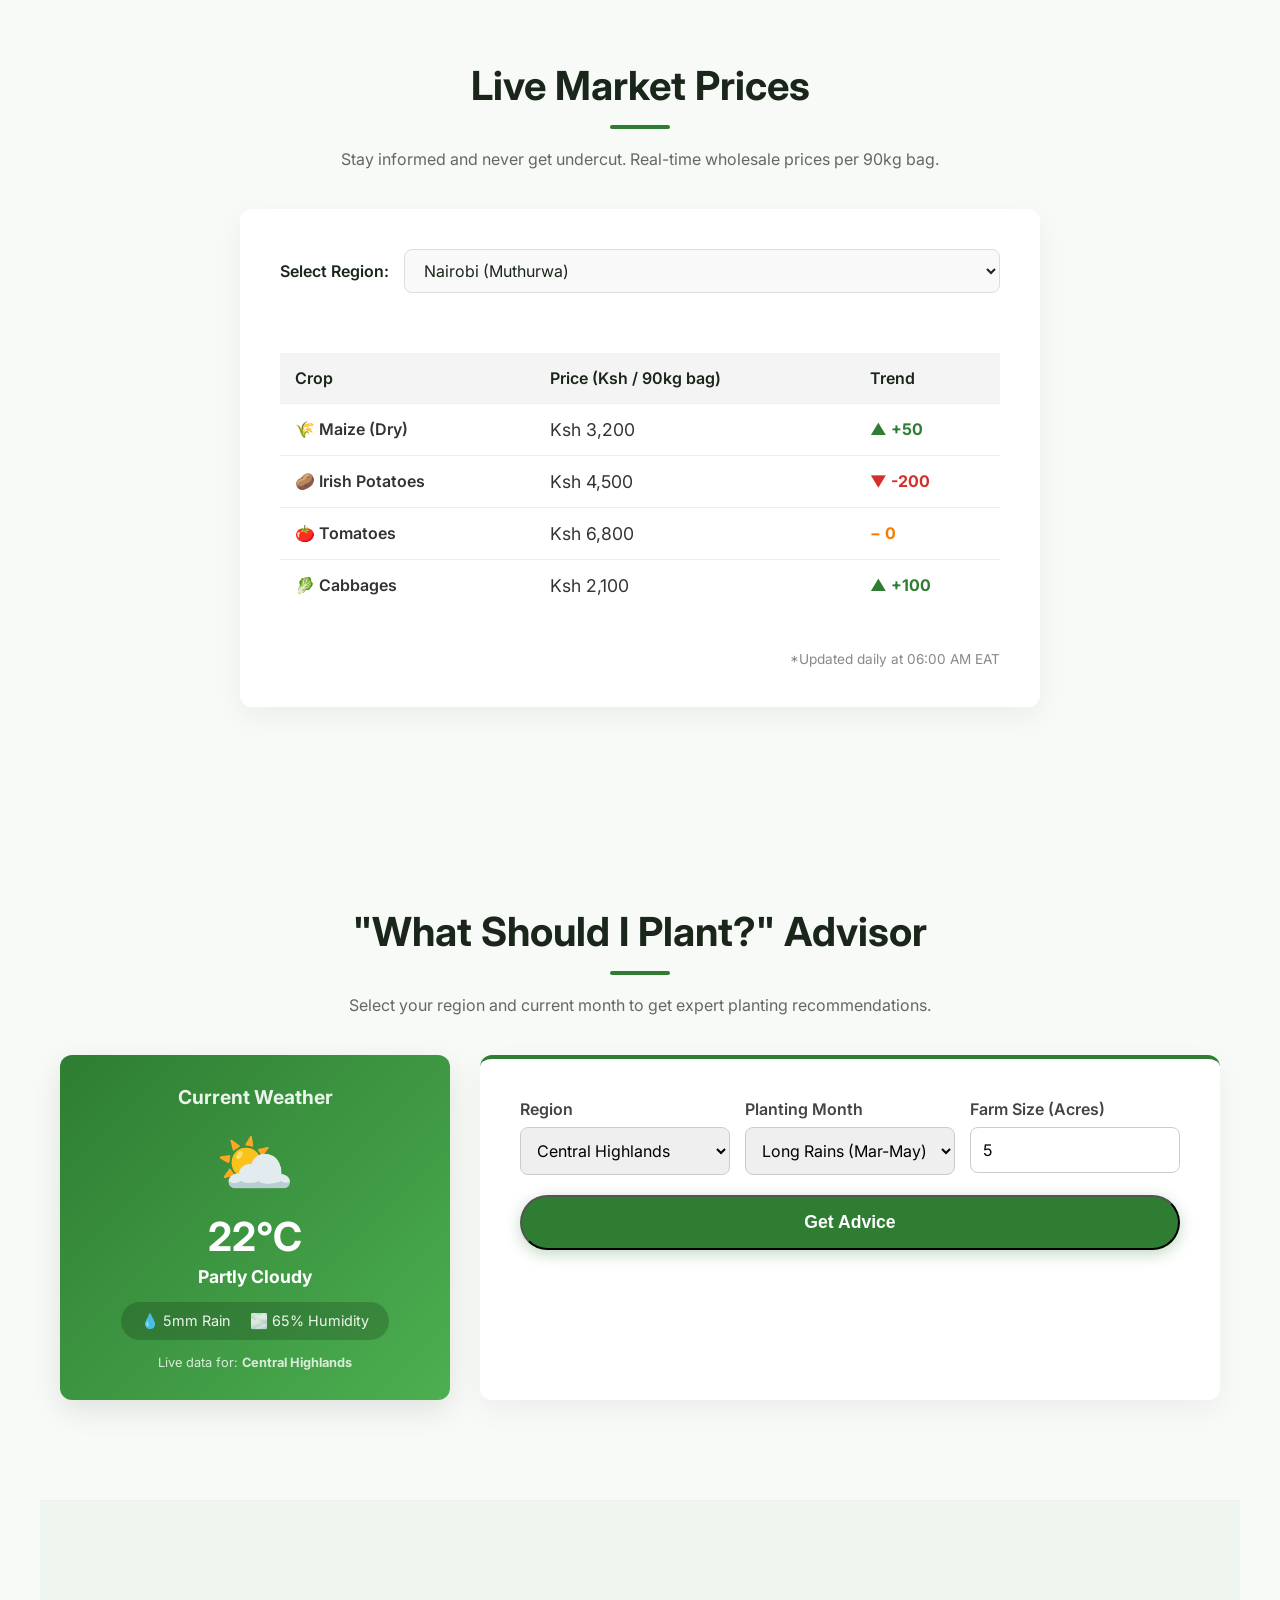
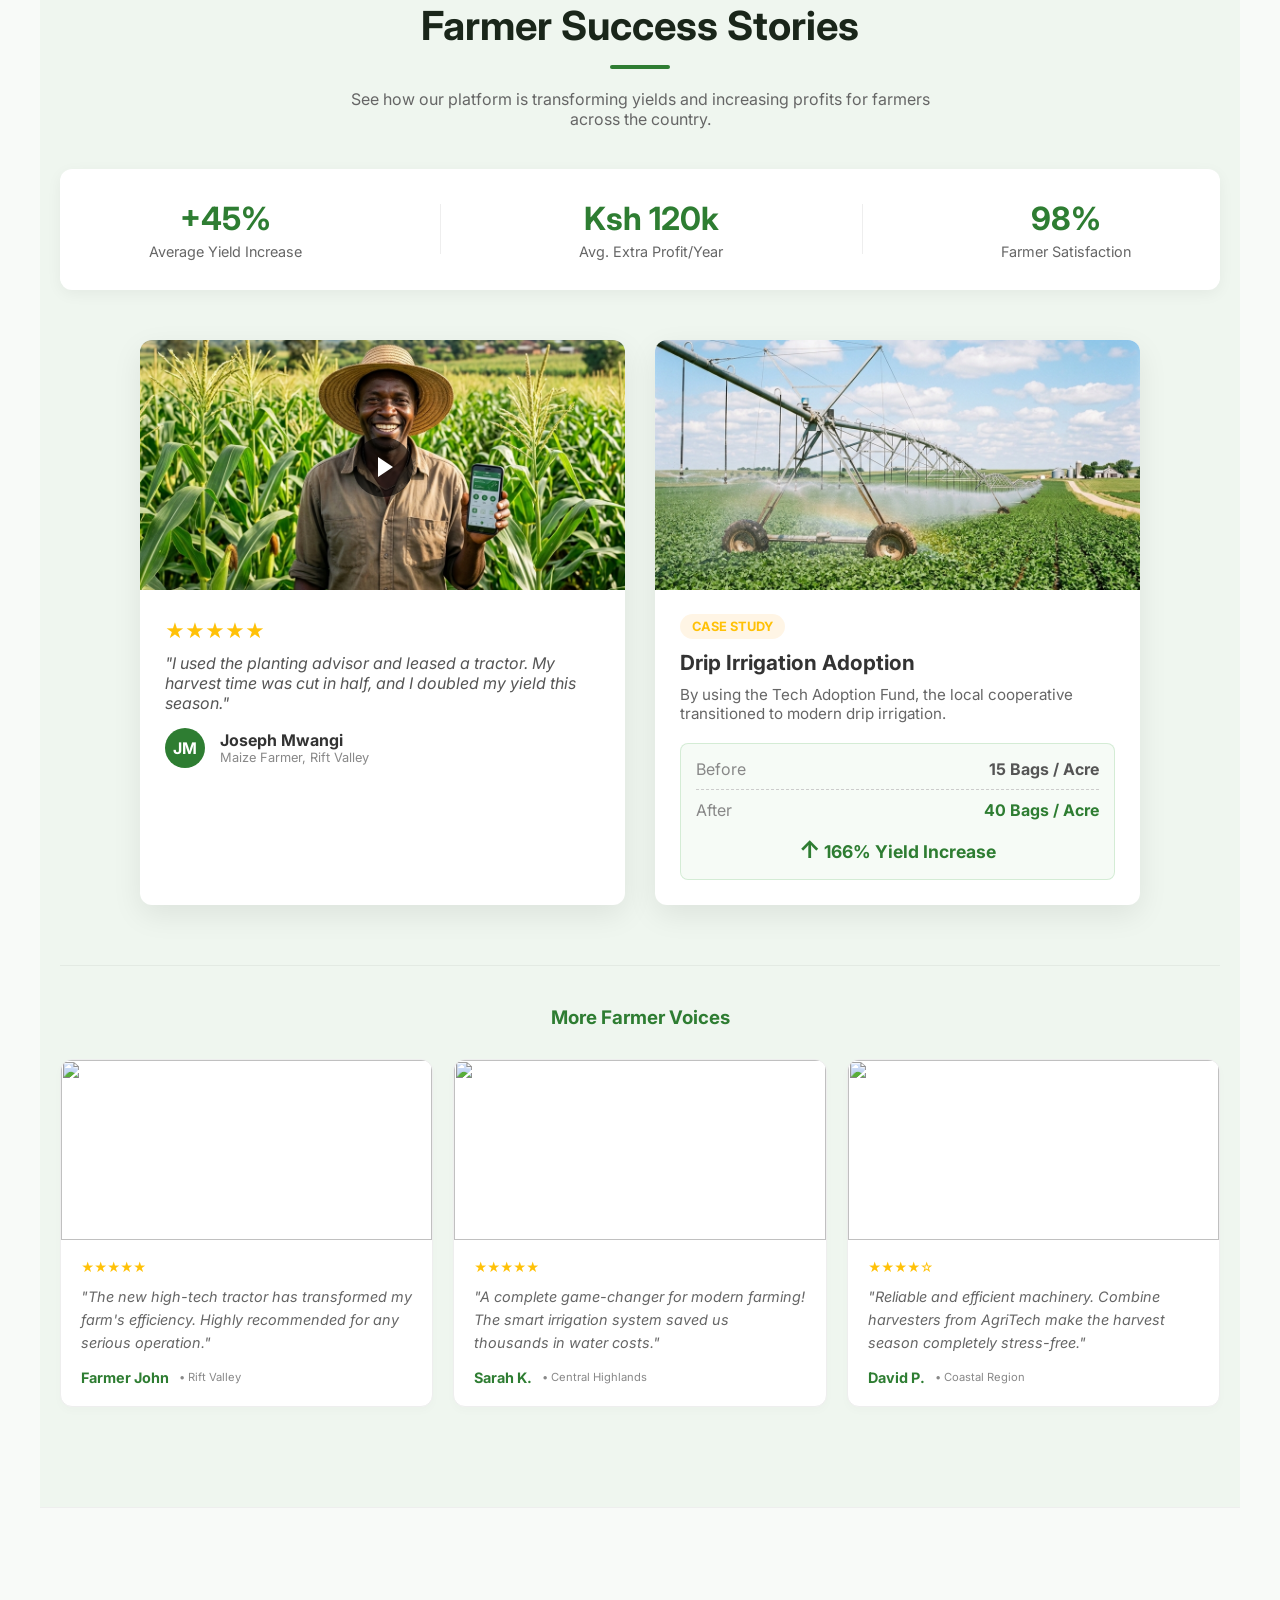
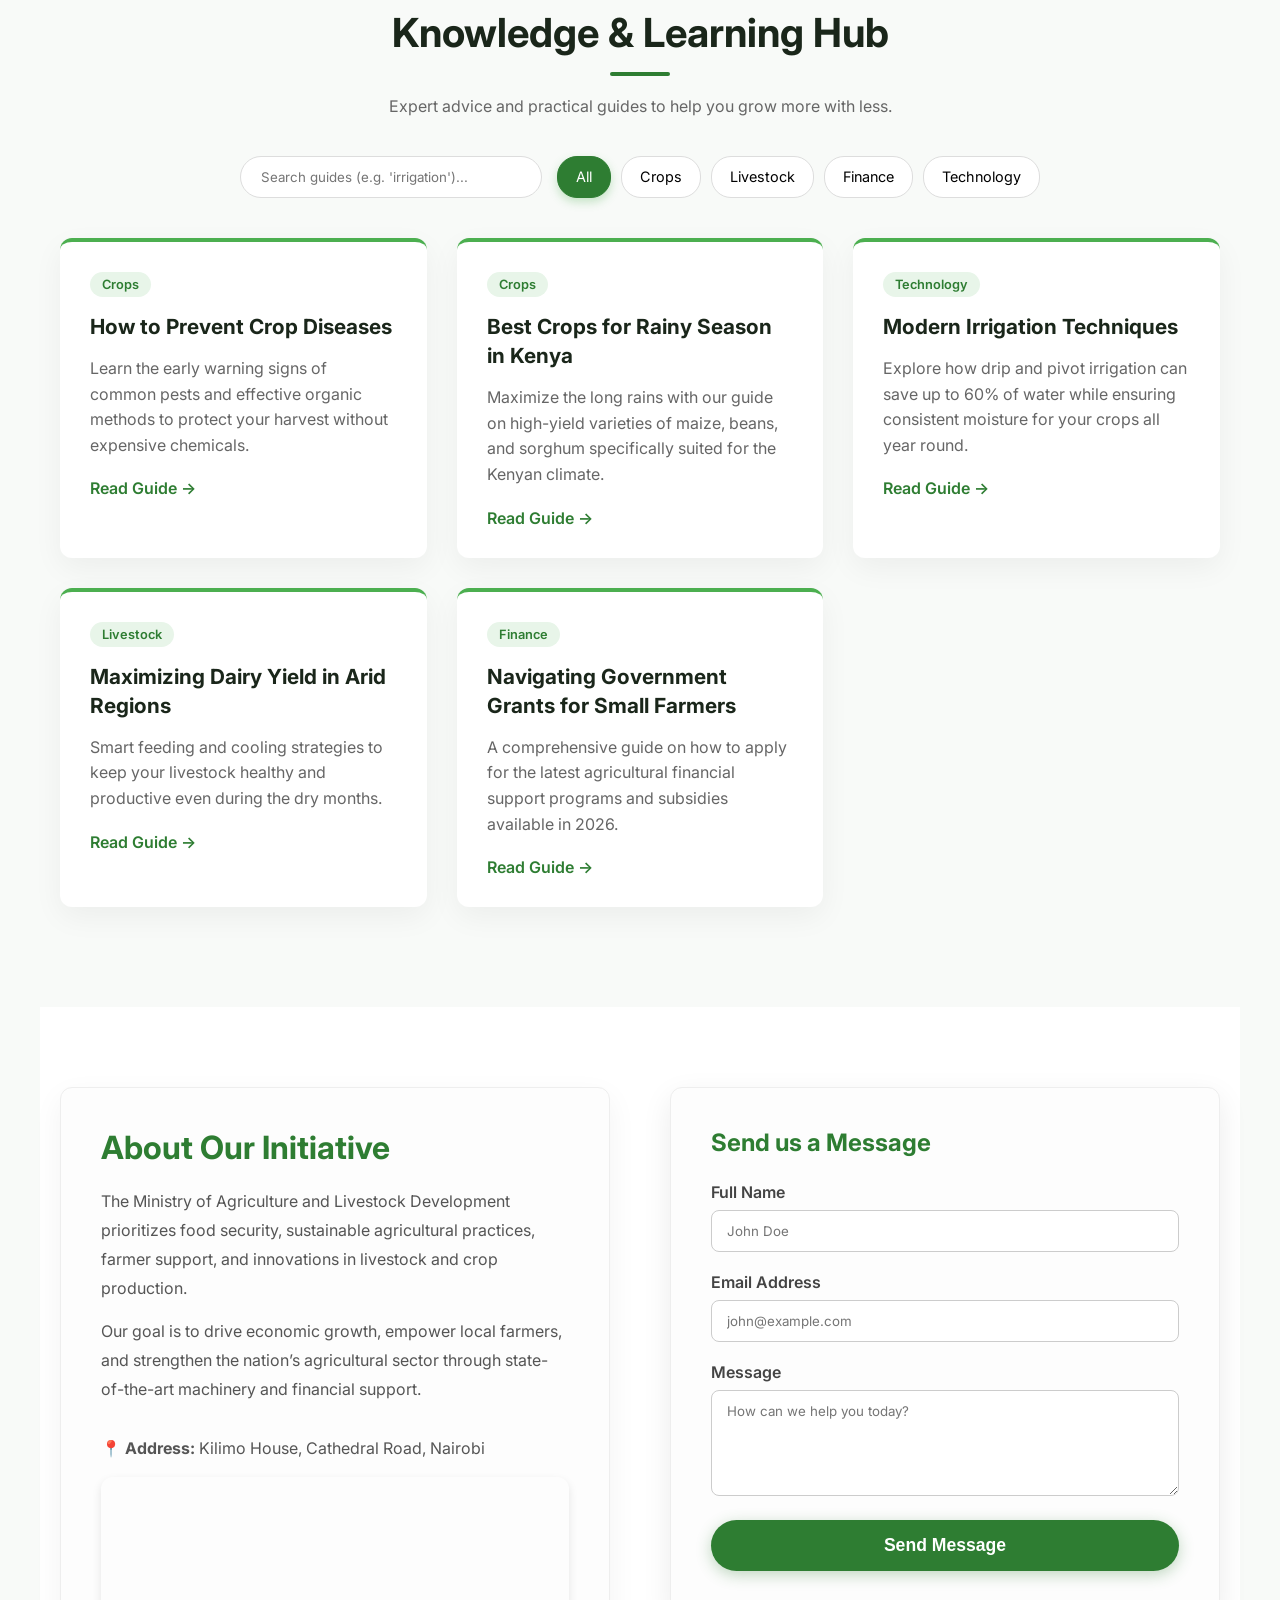
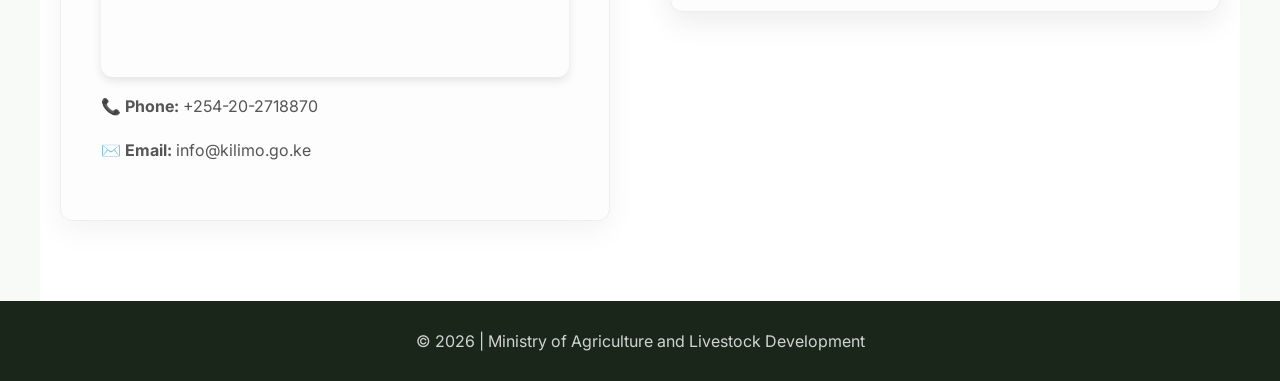
==== commit 40fcc3a8: "feat: localize images and complete knowledge hub content" ====
--- a/index.html
+++ b/index.html
@@ -341,7 +341,7 @@
         <h3 style="text-align: center; margin-bottom: 30px; color: var(--primary-color);">More Farmer Voices</h3>
         <div style="display: grid; grid-template-columns: repeat(auto-fit, minmax(280px, 1fr)); gap: 20px;">
             <div class="farmer-voice-card" style="background: white; border-radius: 12px; border: 1px solid #eee; box-shadow: 0 4px 10px rgba(0,0,0,0.02); overflow: hidden; display: flex; flex-direction: column;">
-                <img src="https://i.pravatar.cc/150?u=farmerjohn" style="width: 100%; height: 180px; object-fit: cover;">
+                <img src="https://images.unsplash.com/photo-1542462862-23032514757c?w=400&h=400&fit=crop" style="width: 100%; height: 180px; object-fit: cover;">
                 <div style="padding: 20px;">
                     <div style="color: var(--accent-color); font-size: 0.8rem; margin-bottom: 10px;">★★★★★</div>
                     <p style="font-size: 0.9rem; color: #666; line-height: 1.6; font-style: italic;">"The new high-tech tractor has transformed my farm's efficiency. Highly recommended for any serious operation."</p>
@@ -352,7 +352,7 @@
                 </div>
             </div>
             <div class="farmer-voice-card" style="background: white; border-radius: 12px; border: 1px solid #eee; box-shadow: 0 4px 10px rgba(0,0,0,0.02); overflow: hidden; display: flex; flex-direction: column;">
-                <img src="https://i.pravatar.cc/150?u=sarahk" style="width: 100%; height: 180px; object-fit: cover;">
+                <img src="https://images.unsplash.com/photo-1614742415124-777233f20f5c?w=400&h=400&fit=crop" style="width: 100%; height: 180px; object-fit: cover;">
                 <div style="padding: 20px;">
                     <div style="color: var(--accent-color); font-size: 0.8rem; margin-bottom: 10px;">★★★★★</div>
                     <p style="font-size: 0.9rem; color: #666; line-height: 1.6; font-style: italic;">"A complete game-changer for modern farming! The smart irrigation system saved us thousands in water costs."</p>
@@ -363,7 +363,7 @@
                 </div>
             </div>
             <div class="farmer-voice-card" style="background: white; border-radius: 12px; border: 1px solid #eee; box-shadow: 0 4px 10px rgba(0,0,0,0.02); overflow: hidden; display: flex; flex-direction: column;">
-                <img src="https://i.pravatar.cc/150?u=davidp" style="width: 100%; height: 180px; object-fit: cover;">
+                <img src="https://images.unsplash.com/photo-1521572267360-ee0c2909d518?w=400&h=400&fit=crop" style="width: 100%; height: 180px; object-fit: cover;">
                 <div style="padding: 20px;">
                     <div style="color: var(--accent-color); font-size: 0.8rem; margin-bottom: 10px;">★★★★☆</div>
                     <p style="font-size: 0.9rem; color: #666; line-height: 1.6; font-style: italic;">"Reliable and efficient machinery. Combine harvesters from AgriTech make the harvest season completely stress-free."</p>
@@ -423,7 +423,7 @@
                 <span class="blog-tag">Livestock</span>
                 <h3>Maximizing Dairy Yield in Arid Regions</h3>
                 <p>Smart feeding and cooling strategies to keep your livestock healthy and productive even during the dry months.</p>
-                <a href="#" class="read-more">Read Guide &rarr;</a>
+                <a href="guide.html?id=dairy" class="read-more">Read Guide &rarr;</a>
             </div>
         </div>
         <div class="blog-card fade-in" data-category="Finance">
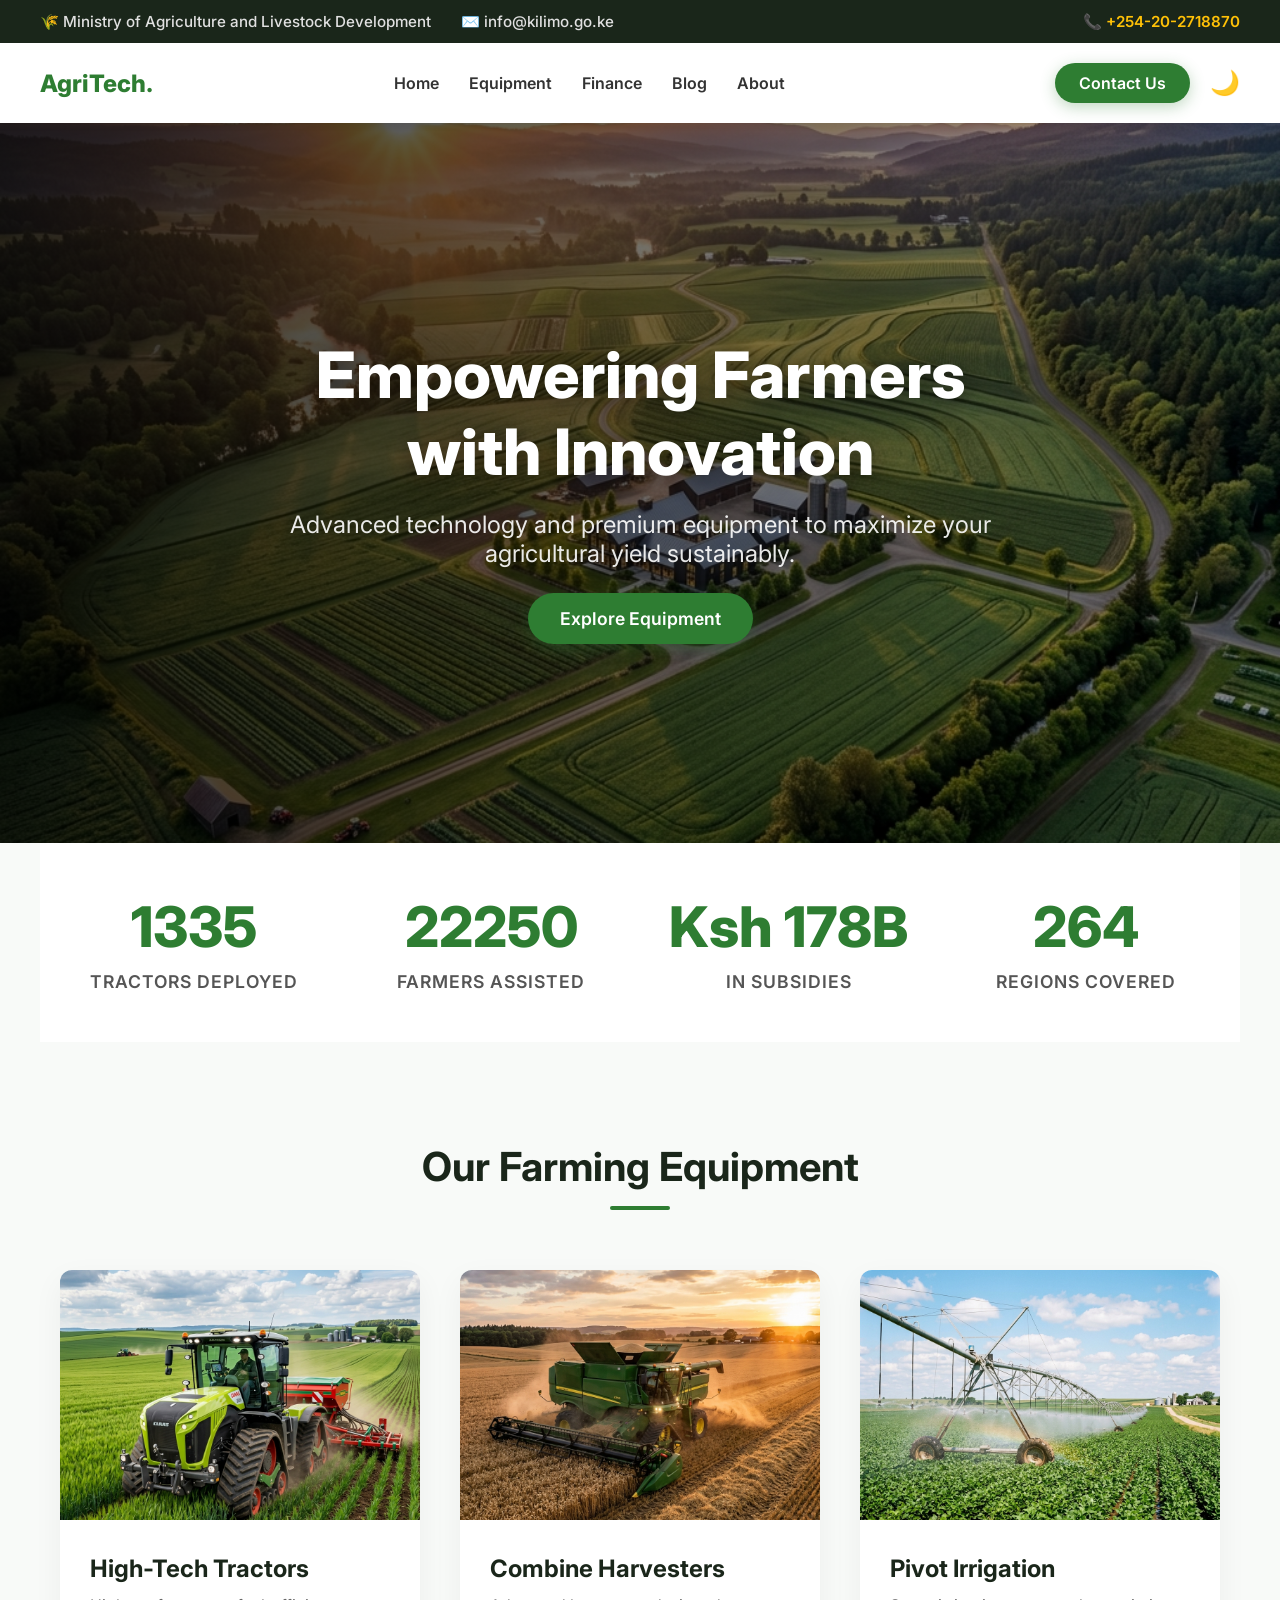
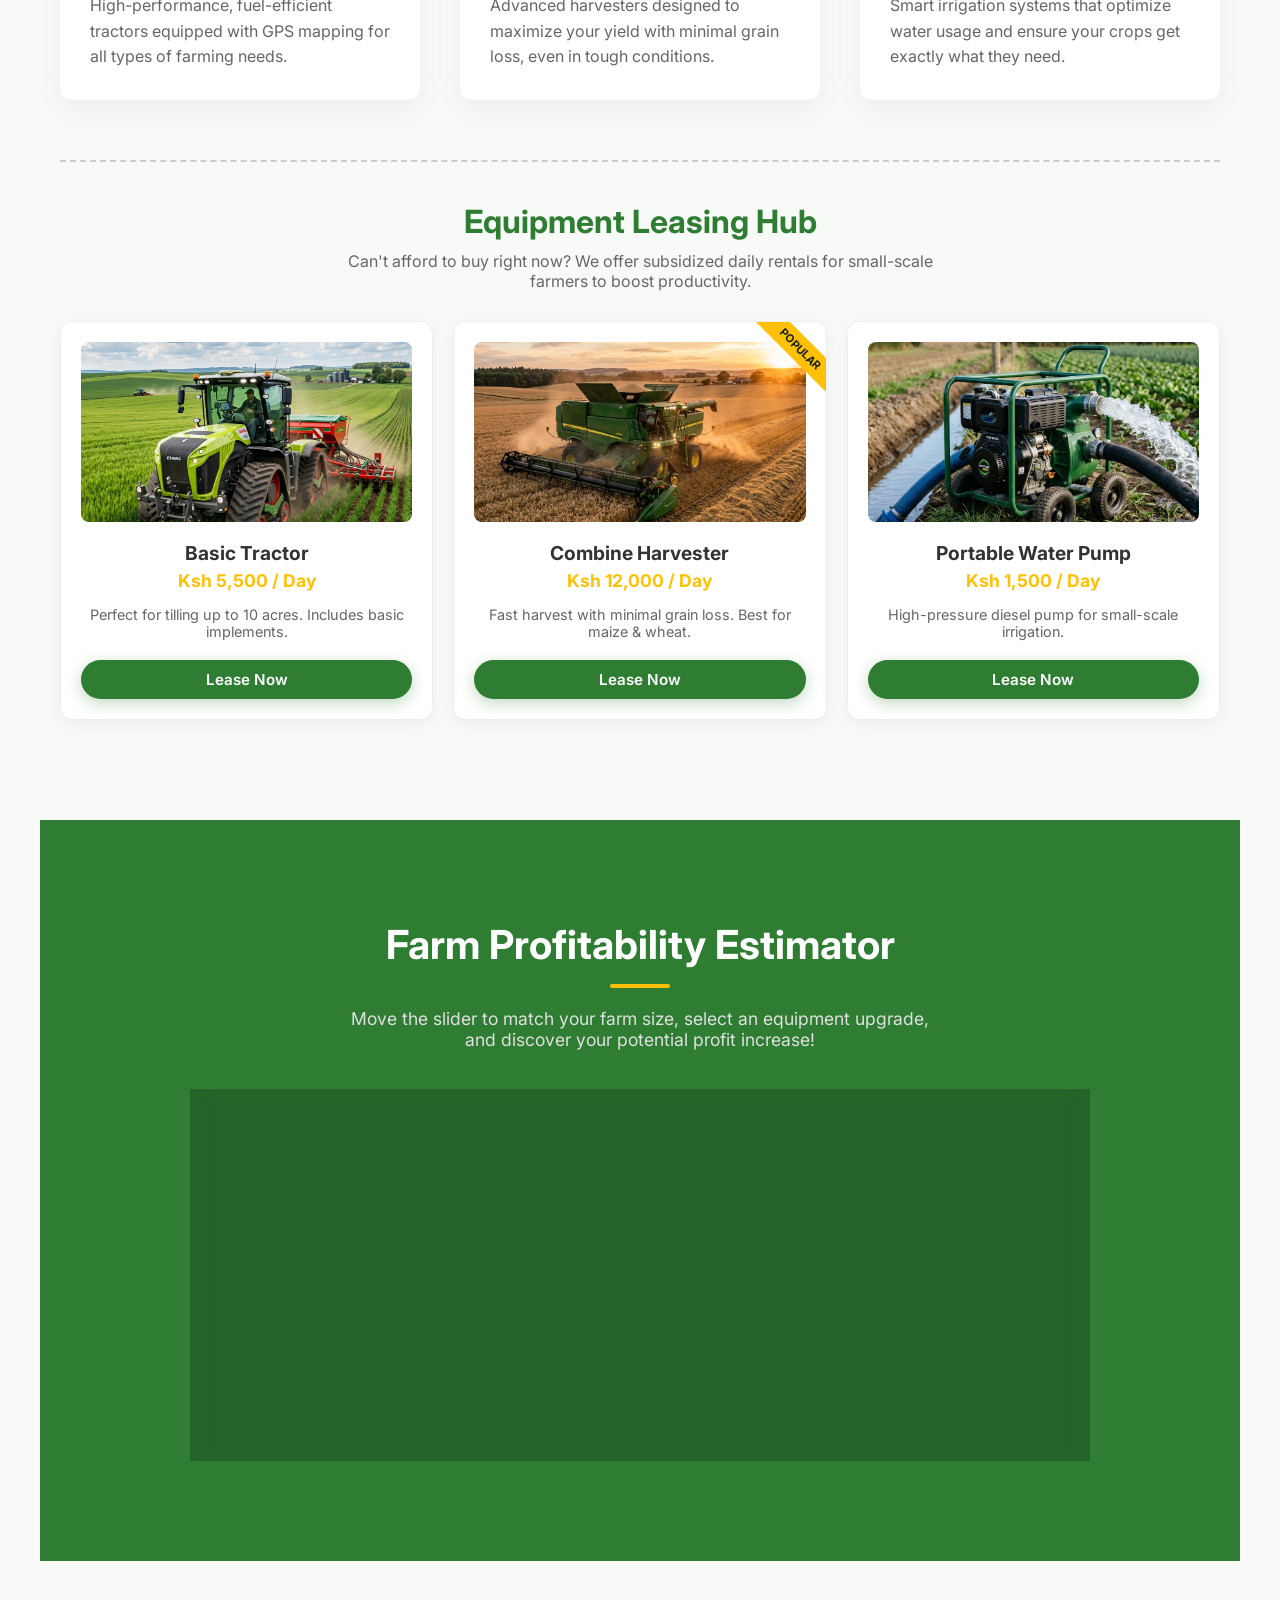
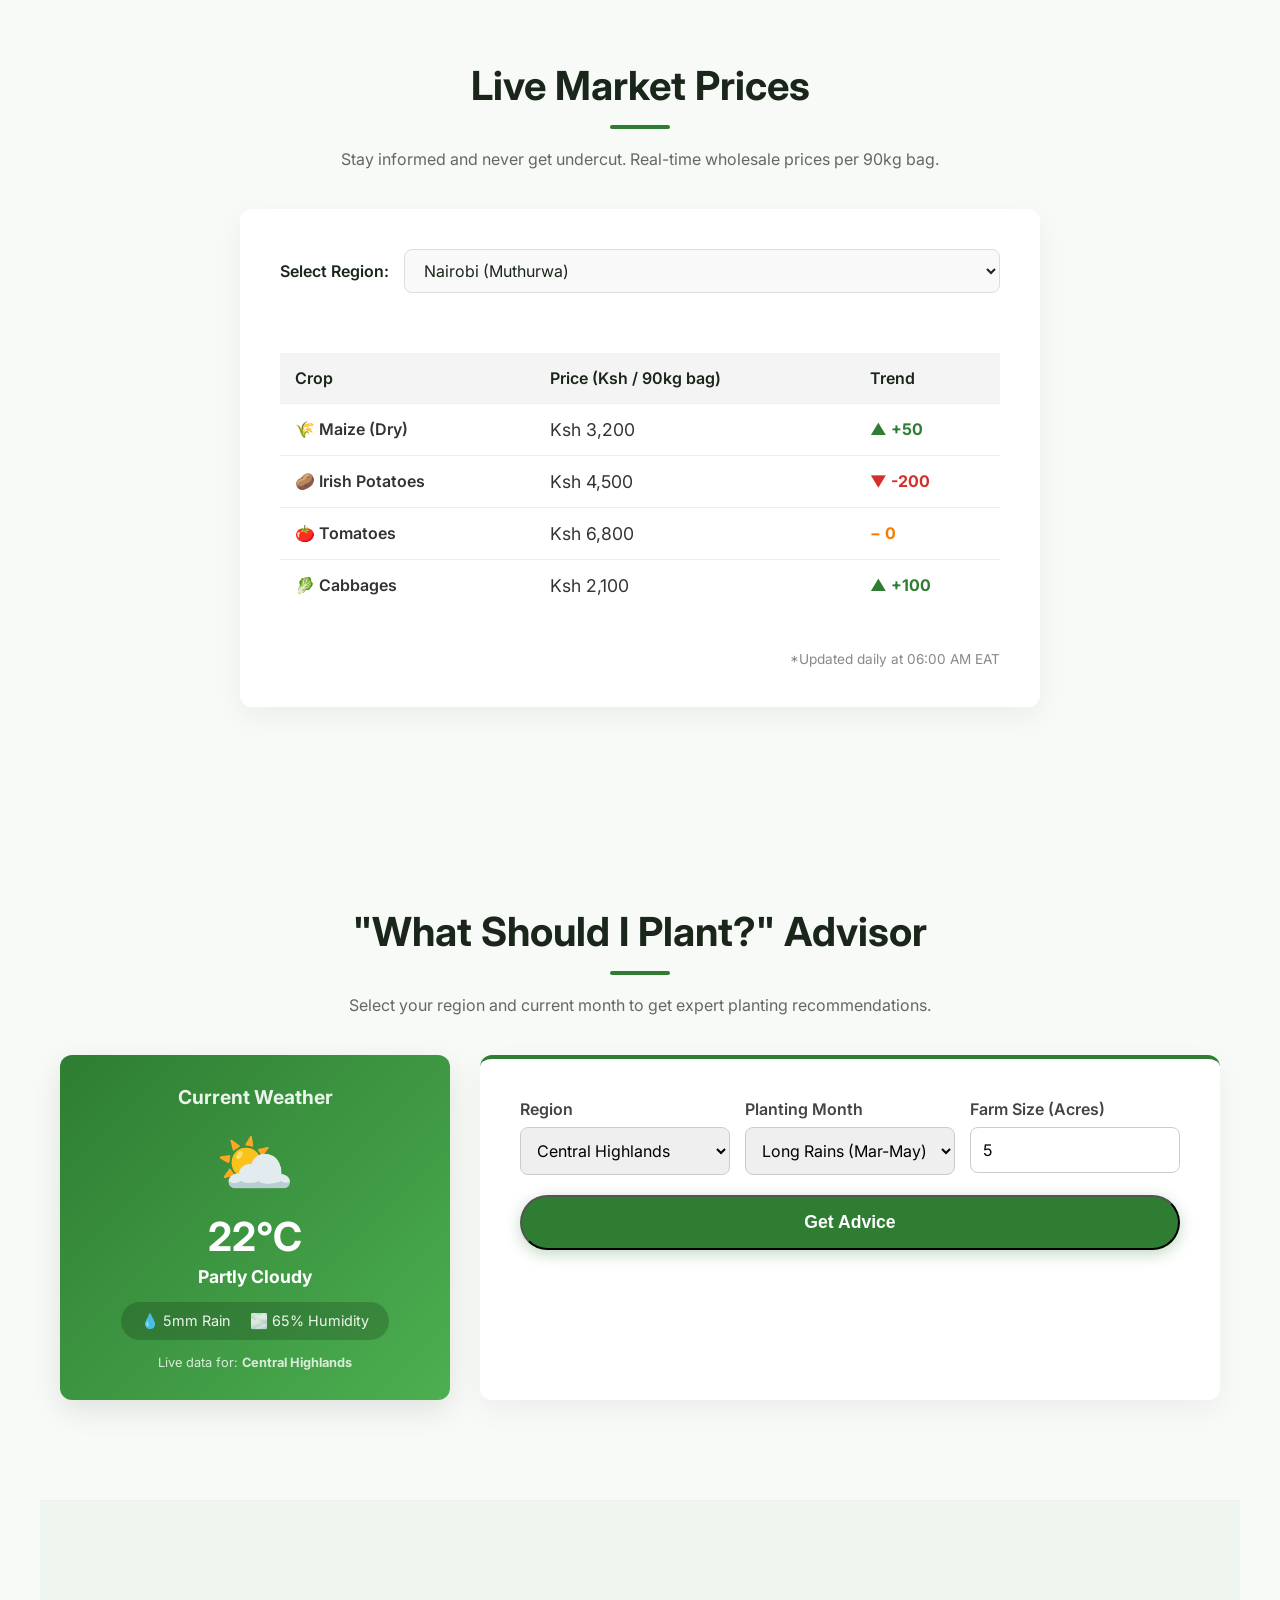
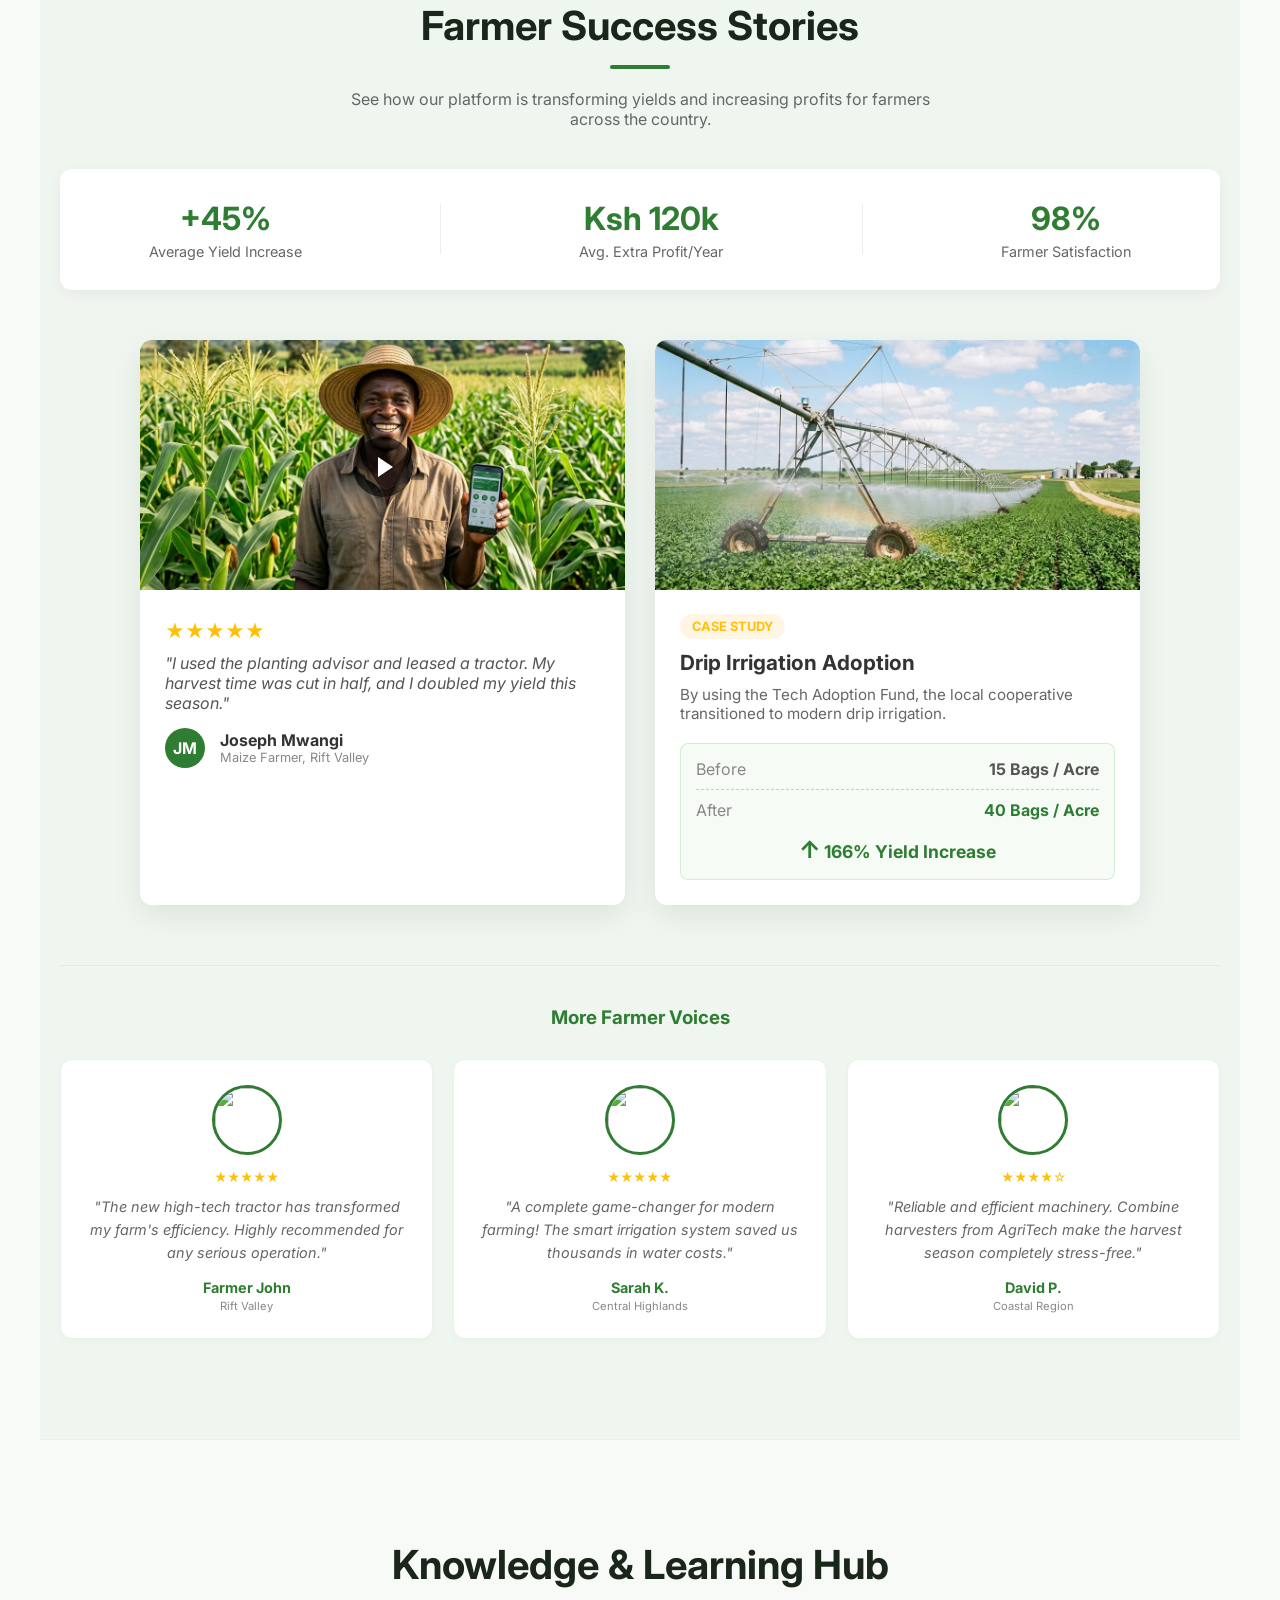
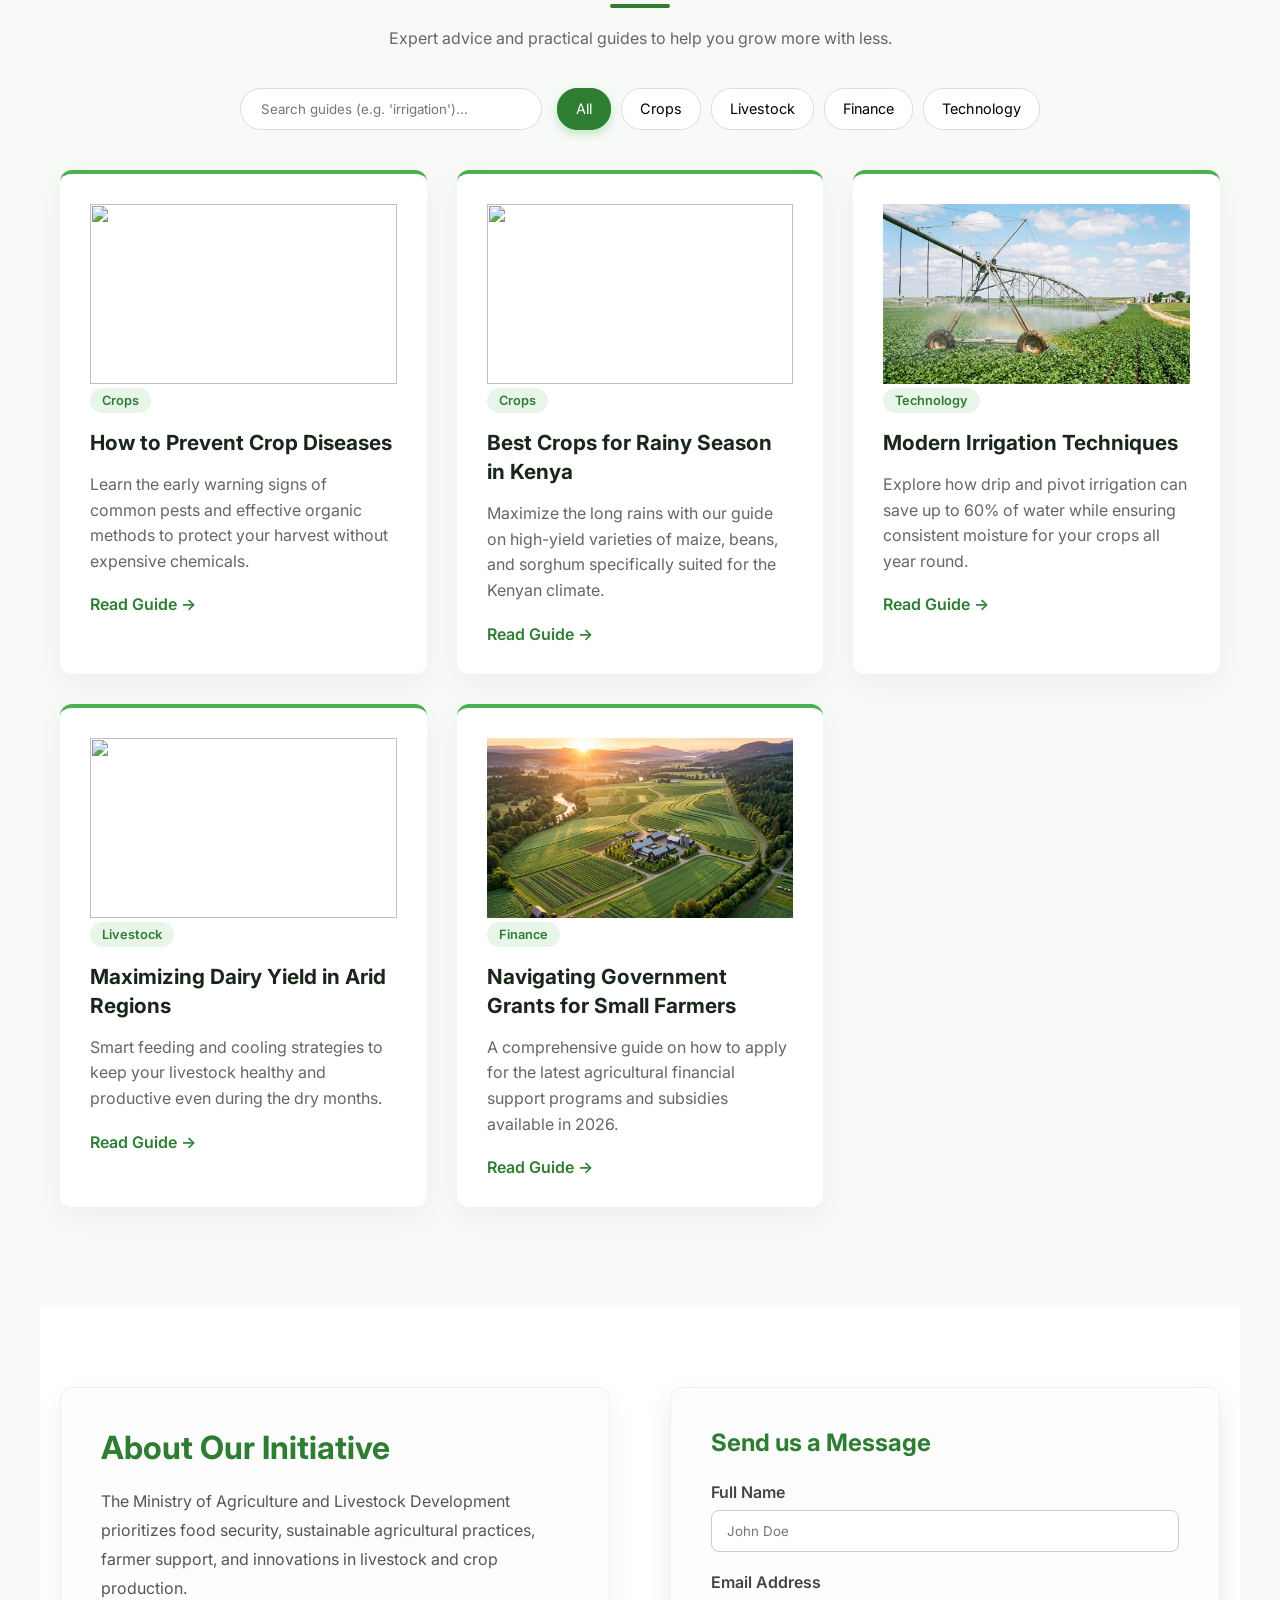
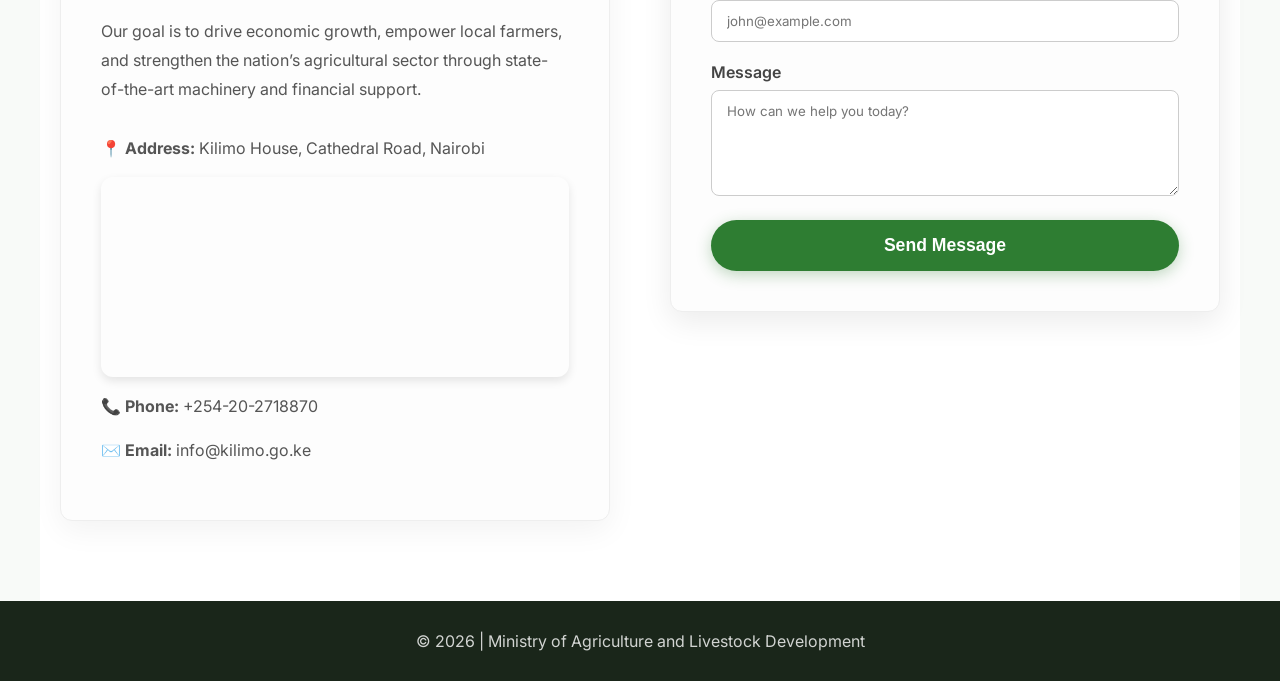
==== commit 80515cb3: "style: refine farmer avatars and add thematic images to blog/guides" ====
--- a/index.html
+++ b/index.html
@@ -340,37 +340,31 @@
     <div style="margin-top: 60px; padding-top: 40px; border-top: 1px solid rgba(0,0,0,0.05);">
         <h3 style="text-align: center; margin-bottom: 30px; color: var(--primary-color);">More Farmer Voices</h3>
         <div style="display: grid; grid-template-columns: repeat(auto-fit, minmax(280px, 1fr)); gap: 20px;">
-            <div class="farmer-voice-card" style="background: white; border-radius: 12px; border: 1px solid #eee; box-shadow: 0 4px 10px rgba(0,0,0,0.02); overflow: hidden; display: flex; flex-direction: column;">
-                <img src="https://images.unsplash.com/photo-1542462862-23032514757c?w=400&h=400&fit=crop" style="width: 100%; height: 180px; object-fit: cover;">
-                <div style="padding: 20px;">
-                    <div style="color: var(--accent-color); font-size: 0.8rem; margin-bottom: 10px;">★★★★★</div>
-                    <p style="font-size: 0.9rem; color: #666; line-height: 1.6; font-style: italic;">"The new high-tech tractor has transformed my farm's efficiency. Highly recommended for any serious operation."</p>
-                    <div style="margin-top: 15px; display: flex; align-items: center; gap: 10px;">
-                        <h4 style="font-size: 0.9rem; margin: 0; color: var(--primary-color);">Farmer John</h4>
-                        <span style="font-size: 0.7rem; color: #888;">• Rift Valley</span>
-                    </div>
-                </div>
-            </div>
-            <div class="farmer-voice-card" style="background: white; border-radius: 12px; border: 1px solid #eee; box-shadow: 0 4px 10px rgba(0,0,0,0.02); overflow: hidden; display: flex; flex-direction: column;">
-                <img src="https://images.unsplash.com/photo-1614742415124-777233f20f5c?w=400&h=400&fit=crop" style="width: 100%; height: 180px; object-fit: cover;">
-                <div style="padding: 20px;">
-                    <div style="color: var(--accent-color); font-size: 0.8rem; margin-bottom: 10px;">★★★★★</div>
-                    <p style="font-size: 0.9rem; color: #666; line-height: 1.6; font-style: italic;">"A complete game-changer for modern farming! The smart irrigation system saved us thousands in water costs."</p>
-                    <div style="margin-top: 15px; display: flex; align-items: center; gap: 10px;">
-                        <h4 style="font-size: 0.9rem; margin: 0; color: var(--primary-color);">Sarah K.</h4>
-                        <span style="font-size: 0.7rem; color: #888;">• Central Highlands</span>
-                    </div>
-                </div>
-            </div>
-            <div class="farmer-voice-card" style="background: white; border-radius: 12px; border: 1px solid #eee; box-shadow: 0 4px 10px rgba(0,0,0,0.02); overflow: hidden; display: flex; flex-direction: column;">
-                <img src="https://images.unsplash.com/photo-1521572267360-ee0c2909d518?w=400&h=400&fit=crop" style="width: 100%; height: 180px; object-fit: cover;">
-                <div style="padding: 20px;">
-                    <div style="color: var(--accent-color); font-size: 0.8rem; margin-bottom: 10px;">★★★★☆</div>
-                    <p style="font-size: 0.9rem; color: #666; line-height: 1.6; font-style: italic;">"Reliable and efficient machinery. Combine harvesters from AgriTech make the harvest season completely stress-free."</p>
-                    <div style="margin-top: 15px; display: flex; align-items: center; gap: 10px;">
-                        <h4 style="font-size: 0.9rem; margin: 0; color: var(--primary-color);">David P.</h4>
-                        <span style="font-size: 0.7rem; color: #888;">• Coastal Region</span>
-                    </div>
+            <div class="farmer-voice-card" style="background: white; padding: 25px; border-radius: 12px; border: 1px solid #eee; box-shadow: 0 4px 10px rgba(0,0,0,0.02); text-align: center;">
+                <img src="https://images.unsplash.com/photo-1542462862-23032514757c?w=100&h=100&fit=crop" style="width: 70px; height: 70px; border-radius: 50%; object-fit: cover; border: 3px solid var(--primary-color); margin-bottom: 15px;">
+                <div style="color: var(--accent-color); font-size: 0.8rem; margin-bottom: 10px;">★★★★★</div>
+                <p style="font-size: 0.9rem; color: #666; line-height: 1.6; font-style: italic;">"The new high-tech tractor has transformed my farm's efficiency. Highly recommended for any serious operation."</p>
+                <div style="margin-top: 15px;">
+                    <h4 style="font-size: 0.9rem; margin: 0; color: var(--primary-color);">Farmer John</h4>
+                    <p style="font-size: 0.7rem; color: #888; margin-top: 3px;">Rift Valley</p>
+                </div>
+            </div>
+            <div class="farmer-voice-card" style="background: white; padding: 25px; border-radius: 12px; border: 1px solid #eee; box-shadow: 0 4px 10px rgba(0,0,0,0.02); text-align: center;">
+                <img src="https://images.unsplash.com/photo-1614742415124-777233f20f5c?w=100&h=100&fit=crop" style="width: 70px; height: 70px; border-radius: 50%; object-fit: cover; border: 3px solid var(--primary-color); margin-bottom: 15px;">
+                <div style="color: var(--accent-color); font-size: 0.8rem; margin-bottom: 10px;">★★★★★</div>
+                <p style="font-size: 0.9rem; color: #666; line-height: 1.6; font-style: italic;">"A complete game-changer for modern farming! The smart irrigation system saved us thousands in water costs."</p>
+                <div style="margin-top: 15px;">
+                    <h4 style="font-size: 0.9rem; margin: 0; color: var(--primary-color);">Sarah K.</h4>
+                    <p style="font-size: 0.7rem; color: #888; margin-top: 3px;">Central Highlands</p>
+                </div>
+            </div>
+            <div class="farmer-voice-card" style="background: white; padding: 25px; border-radius: 12px; border: 1px solid #eee; box-shadow: 0 4px 10px rgba(0,0,0,0.02); text-align: center;">
+                <img src="https://images.unsplash.com/photo-1521572267360-ee0c2909d518?w=100&h=100&fit=crop" style="width: 70px; height: 70px; border-radius: 50%; object-fit: cover; border: 3px solid var(--primary-color); margin-bottom: 15px;">
+                <div style="color: var(--accent-color); font-size: 0.8rem; margin-bottom: 10px;">★★★★☆</div>
+                <p style="font-size: 0.9rem; color: #666; line-height: 1.6; font-style: italic;">"Reliable and efficient machinery. Combine harvesters from AgriTech make the harvest season completely stress-free."</p>
+                <div style="margin-top: 15px;">
+                    <h4 style="font-size: 0.9rem; margin: 0; color: var(--primary-color);">David P.</h4>
+                    <p style="font-size: 0.7rem; color: #888; margin-top: 3px;">Coastal Region</p>
                 </div>
             </div>
         </div>
@@ -395,6 +389,7 @@
 
     <div class="blog-grid" id="blog-grid">
         <div class="blog-card fade-in" data-category="Crops">
+            <img src="https://images.unsplash.com/photo-1599026402096-78b176311655?w=400&h=200&fit=crop" style="width: 100%; height: 180px; object-fit: cover;">
             <div class="blog-content">
                 <span class="blog-tag">Crops</span>
                 <h3>How to Prevent Crop Diseases</h3>
@@ -403,6 +398,7 @@
             </div>
         </div>
         <div class="blog-card fade-in" data-category="Crops">
+            <img src="https://images.unsplash.com/photo-1500382017468-9049fed747ef?w=400&h=200&fit=crop" style="width: 100%; height: 180px; object-fit: cover;">
             <div class="blog-content">
                 <span class="blog-tag">Crops</span>
                 <h3>Best Crops for Rainy Season in Kenya</h3>
@@ -411,6 +407,7 @@
             </div>
         </div>
         <div class="blog-card fade-in" data-category="Technology">
+            <img src="images/irrigation.png" style="width: 100%; height: 180px; object-fit: cover;">
             <div class="blog-content">
                 <span class="blog-tag">Technology</span>
                 <h3>Modern Irrigation Techniques</h3>
@@ -419,6 +416,7 @@
             </div>
         </div>
         <div class="blog-card fade-in" data-category="Livestock">
+            <img src="https://images.unsplash.com/photo-1543323330-909249e0004b?w=400&h=200&fit=crop" style="width: 100%; height: 180px; object-fit: cover;">
             <div class="blog-content">
                 <span class="blog-tag">Livestock</span>
                 <h3>Maximizing Dairy Yield in Arid Regions</h3>
@@ -427,6 +425,7 @@
             </div>
         </div>
         <div class="blog-card fade-in" data-category="Finance">
+            <img src="images/hero_bg_1777647714564.png" style="width: 100%; height: 180px; object-fit: cover;">
             <div class="blog-content">
                 <span class="blog-tag">Finance</span>
                 <h3>Navigating Government Grants for Small Farmers</h3>
